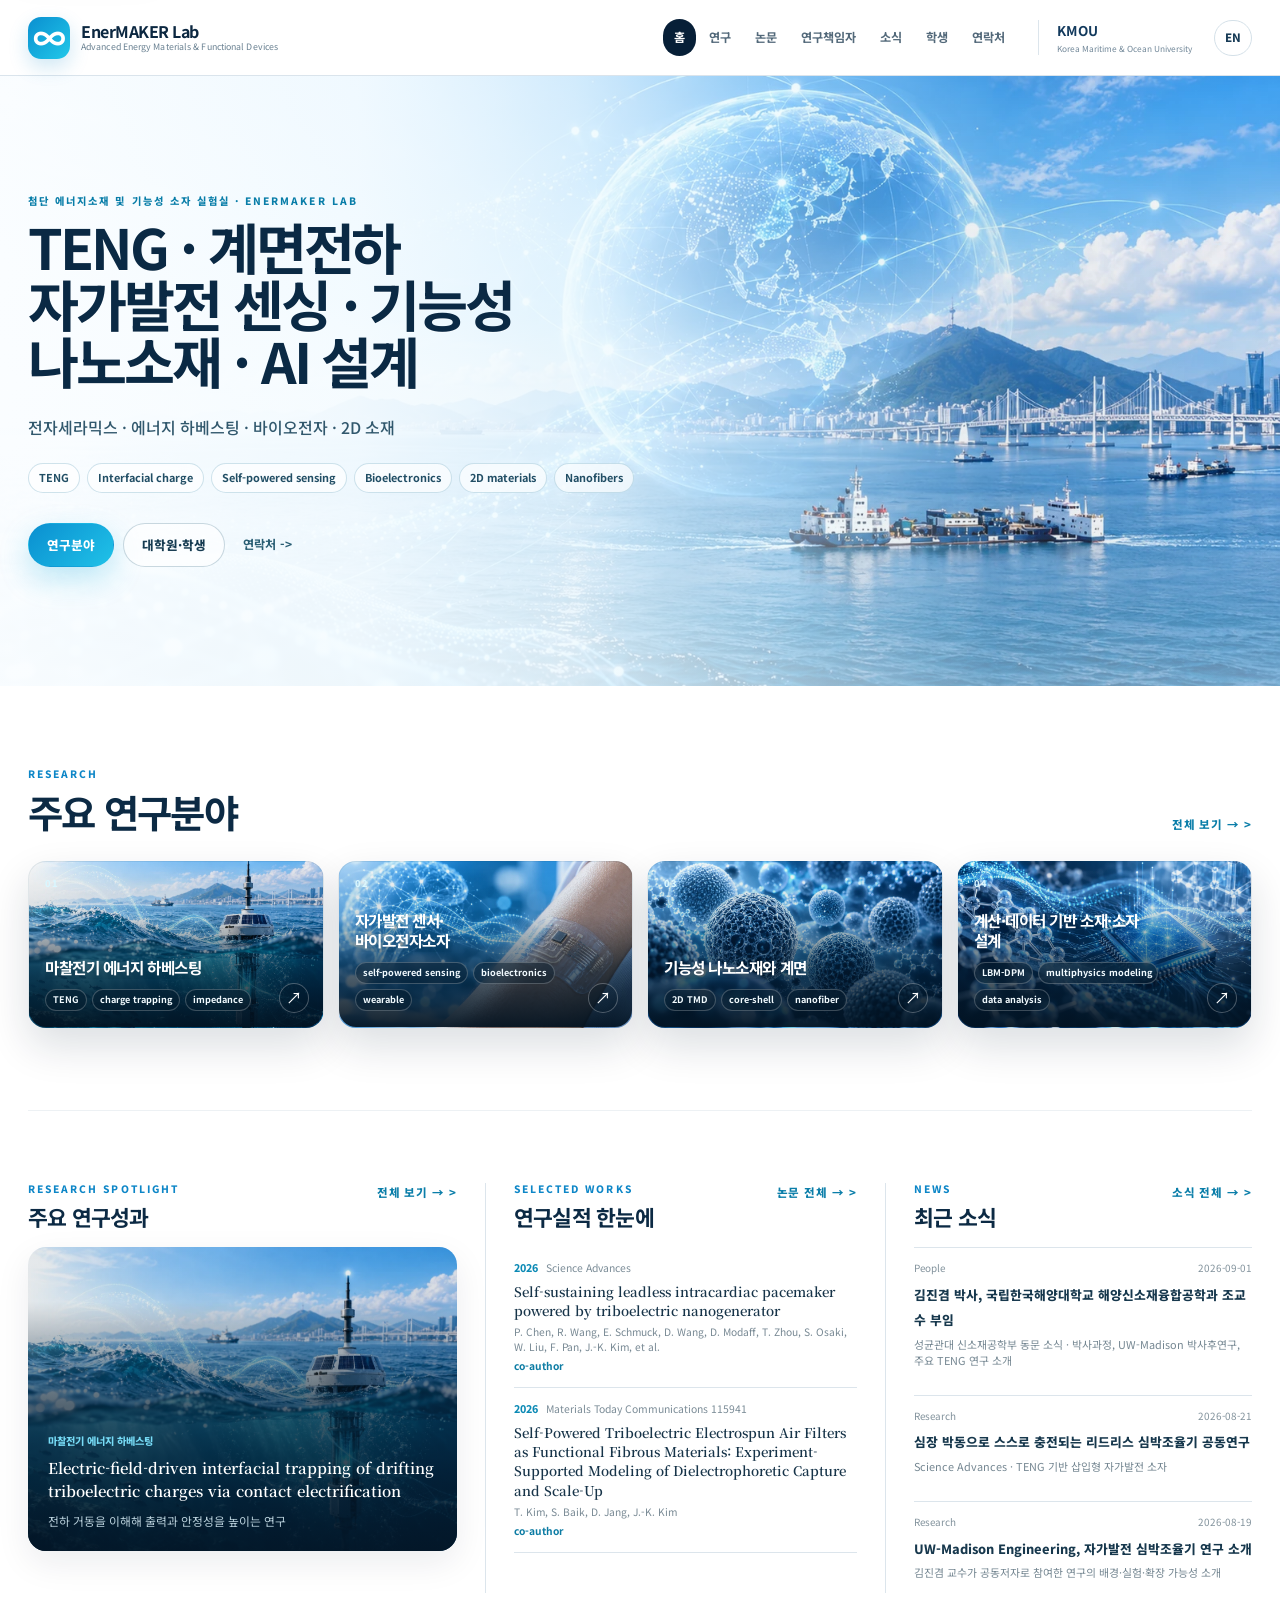
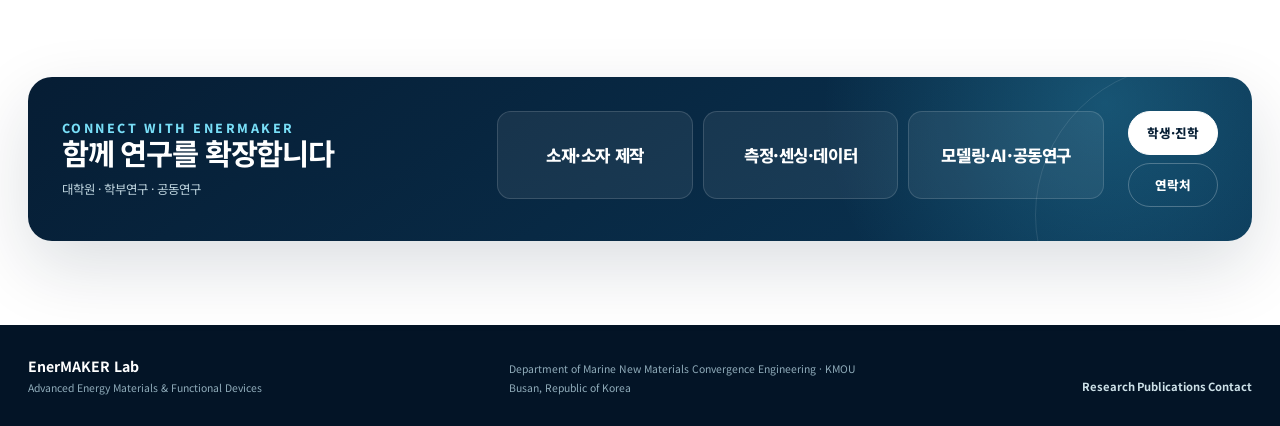
==== index.html @ c1c5c47d "Deploy EnerMAKER V4.3.12-20260922-v12" ====
<!doctype html>
<html lang="ko">
<head>
  <meta charset="utf-8">
  <meta name="viewport" content="width=device-width,initial-scale=1">
  <title>EnerMAKER Lab &middot; Jin-Kyeom Kim &middot; KMOU</title>
  <meta name="description" content="EnerMAKER Lab at Korea Maritime & Ocean University. TENG, interfacial charge, self-powered sensing, bioelectronics, and functional nanomaterials.">
  <meta property="og:title" content="EnerMAKER Lab &middot; Jin-Kyeom Kim">
  <meta property="og:description" content="Energy-harvesting materials and functional devices.">
  <meta property="og:type" content="website">
  <meta property="og:url" content="https://ttthkim-hue.github.io/">
  <link rel="canonical" href="https://ttthkim-hue.github.io/">
  <link rel="icon" href="./favicon.svg" type="image/svg+xml">
  <link rel="preconnect" href="https://fonts.googleapis.com">
  <link rel="preconnect" href="https://fonts.gstatic.com" crossorigin>
  <link href="https://fonts.googleapis.com/css2?family=Noto+Sans+KR:wght@400;500;600;700&family=Noto+Serif+KR:wght@500;600;700&display=swap" rel="stylesheet">
  <link rel="stylesheet" href="./styles.css?v=20260922-12">
  <link rel="stylesheet" href="./reference-visuals.css?v=20260922-8">
  <link rel="stylesheet" href="./hires-visuals.css?v=20260922-11">
</head>
<body>
<a class="skip-link" href="#main">Skip to content</a>
<header class="site-header">
  <div class="header-inner">
    <a class="brand" href="#/" aria-label="EnerMAKER Lab home"><span class="brand-mark" aria-hidden="true">&infin;</span><span class="brand-copy"><strong>EnerMAKER Lab</strong><small>Advanced Energy Materials &amp; Functional Devices</small></span></a>
    <button id="menuBtn" class="menu-button" type="button" aria-expanded="false" aria-controls="navLinks">Menu</button>
    <nav id="navLinks" class="nav-links" aria-label="Primary navigation">
      <a id="nav-home" href="#/" data-route="/"></a>
      <a id="nav-research" href="#/research" data-route="/research"></a>
      <a id="nav-publications" href="#/publications" data-route="/publications"></a>
      <a id="nav-pi" href="#/pi" data-route="/pi"></a>
      <a id="nav-news" href="#/news" data-route="/news"></a>
      <a id="nav-students" href="#/students" data-route="/students"></a>
      <a id="nav-contact" href="#/contact" data-route="/contact"></a>
    </nav>
    <div class="header-kmou"><strong>KMOU</strong><small>Korea Maritime &amp; Ocean University</small></div>
    <button id="langBtn" class="utility-btn" type="button">EN</button>
  </div>
</header>

<main id="main">
  <section class="view home-view" data-view="/">
    <section class="hero">
      <div class="hero-shell">
        <div class="hero-copy">
          <p id="heroKicker" class="kicker"></p>
          <h1 id="heroTitle" class="semantic-title"></h1>
          <p id="heroLead" class="hero-lead"></p>
          <div id="heroKeywords" class="keyword-row"></div>
          <div class="hero-actions">
            <a id="heroResearch" class="button primary" href="#/research"></a>
            <a id="heroStudents" class="button secondary" href="#/students"></a>
            <a id="heroContact" class="hero-quiet-link" href="#/contact"></a>
          </div>
        </div>
        <div class="hero-visual" aria-hidden="true">
          <div class="science-globe">
            <span class="globe-ring ring-a"></span><span class="globe-ring ring-b"></span><span class="globe-ring ring-c"></span>
            <span class="globe-axis axis-a"></span><span class="globe-axis axis-b"></span>
            <span class="globe-node node-a"></span><span class="globe-node node-b"></span><span class="globe-node node-c"></span><span class="globe-node node-d"></span>
          </div>
          <div class="hero-signal signal-a"><strong>CHARGE</strong><span>interfaces</span></div>
          <div class="hero-signal signal-b"><strong>SENSE</strong><span>self-powered</span></div>
          <div class="hero-signal signal-c"><strong>MODEL</strong><span>materials / devices</span></div>
        </div>
      </div>
      <div class="hero-edge-note"><span>ENERGY</span><span>SENSING</span><span>MATERIALS</span></div>
    </section>

    <div class="home-frame">
      <section class="home-section">
        <div class="section-heading"><div><p class="kicker">Research</p><h2 id="researchSectionTitle"></h2></div><a id="researchMore" href="#/research"></a></div>
        <div id="homeResearch" class="research-grid compact-grid"></div>
      </section>

      <section class="home-section editorial-section">
        <div class="editorial-column spotlight-column">
          <div class="section-heading"><div><p class="kicker">Research Spotlight</p><h2 id="spotlightTitle"></h2></div><a href="#/research" id="spotlightMore"></a></div>
          <div id="homeSpotlight"></div>
        </div>
        <div class="editorial-column">
          <div class="section-heading"><div><p class="kicker">Selected Works</p><h2 id="pubOverviewTitle"></h2></div><a id="pubMore" href="#/publications"></a></div>
          <div id="homePubs" class="publication-list compact"></div>
        </div>
        <div class="editorial-column">
          <div class="section-heading"><div><p class="kicker">News</p><h2 id="latestTitle"></h2></div><a id="newsMore" href="#/news"></a></div>
          <div id="homeNews" class="news-grid compact"></div>
        </div>
      </section>

      <section class="home-contact">
        <div class="home-contact-copy"><p class="kicker">Connect with EnerMAKER</p><h2 id="collabTitle"></h2><p id="homeRecruit"></p></div>
        <div id="homePathways" class="home-pathways"></div>
        <div class="home-contact-actions"><a id="joinStudents" class="button primary" href="#/students"></a><a id="joinContact" class="button secondary" href="#/contact"></a></div>
      </section>
    </div>
  </section>

  <section class="view page-view" data-view="/research" hidden>
    <header class="page-head"><p class="kicker">Research</p><h1 id="researchPageTitle"></h1><p id="researchPageSub"></p></header>
    <div id="researchGrid" class="research-grid"></div>
  </section>

  <section class="view page-view" data-view="/publications" hidden>
    <header class="page-head"><p class="kicker">Publications</p><h1 id="pubPageTitle"></h1><p id="pubPageSub"></p></header>
    <div class="publication-dashboard">
      <div id="pubMetricStrip" class="metric-strip"></div>
      <div id="yearSummary" class="year-summary"></div>
      <div id="ifSummary" class="if-summary"></div>
    </div>
    <div class="filter-bar">
      <input id="pubSearch" type="search" autocomplete="off" aria-label="Search publications">
      <select id="yearFilter" aria-label="Publication year"></select>
      <label class="check-label"><input id="leadOnly" type="checkbox"><span id="leadOnlyLabel"></span></label>
    </div>
    <div id="pubList" class="publication-list"></div>
  </section>

  <section class="view page-view" data-view="/pi" hidden>
    <header class="page-head"><p class="kicker">Principal Investigator</p><h1 id="piPageTitle"></h1></header>
    <div class="pi-layout">
      <aside class="pi-card"><img id="portrait" alt=""><h2 id="piName"></h2><p id="piTitle"></p><div id="profileList" class="profile-links"></div></aside>
      <div class="pi-main">
        <div id="piKeywords" class="keyword-row"></div>
        <section><h2 id="piResearchTitle"></h2><div id="piResearch" class="keyword-board"></div></section>
        <section><h2 id="piCareerTitle"></h2><div class="two-col"><div><h3 id="educationTitle"></h3><ul id="educationList" class="timeline"></ul></div><div><h3 id="careerTitle"></h3><ul id="careerList" class="timeline"></ul></div></div></section>
      </div>
    </div>
  </section>

  <section class="view page-view" data-view="/news" hidden>
    <header class="page-head"><p class="kicker">Lab &middot; Department &middot; Students</p><h1 id="newsPageTitle"></h1><p id="newsPageSub"></p></header>
    <div id="newsFilters" class="category-tabs"></div>
    <div id="newsList" class="news-grid"></div>
  </section>

  <section class="view page-view" data-view="/students" hidden>
    <header class="page-head"><p class="kicker">Students</p><h1 id="studentsPageTitle"></h1><p id="studentRecruiting"></p></header>
    <div class="student-status"><strong id="studentStatus"></strong><span id="studentStatusNote"></span></div>
    <section><div class="section-heading"><div><p class="kicker">Research tracks</p><h2 id="studentTracksTitle"></h2></div></div><div id="studentTracks" class="track-grid"></div></section>
    <section class="student-start"><div><p class="kicker">Start here</p><h2 id="studentStartTitle"></h2></div><ol id="studentOnboarding"></ol><a id="studentEmail" class="button primary" href="#" data-student-inquiry></a></section>
  </section>

  <section class="view page-view" data-view="/inquiry" hidden>
    <header class="page-head"><p class="kicker">Inquiries</p><h1>Research &amp; collaboration</h1></header>
    <div class="inquiry-card"><strong>Research collaboration &middot; Graduate study &middot; Undergraduate research</strong><p id="inquiryText"></p><a class="button primary" href="#" data-student-inquiry>jingyeom0825@kmou.ac.kr</a></div>
  </section>

  <section class="view page-view" data-view="/contact" hidden>
    <header class="page-head"><p class="kicker">Contact</p><h1 id="contactPageTitle"></h1><p id="contactPageSub"></p></header>
    <div class="contact-layout">
      <div class="map-card"><iframe id="campusMap" title="Korea Maritime and Ocean University map" loading="lazy" referrerpolicy="no-referrer-when-downgrade"></iframe><div class="map-caption"><strong>Korea Maritime &amp; Ocean University</strong><span id="mapAddress"></span><a id="mapLink" target="_blank" rel="noopener noreferrer"></a></div></div>
      <div id="contactGrid" class="contact-list"></div>
    </div>
  </section>

  <div id="studentInquiryModal" class="inquiry-modal" hidden aria-hidden="true">
    <section class="inquiry-modal-panel" role="dialog" aria-modal="true" aria-labelledby="studentInquiryTitle">
      <div class="inquiry-modal-head">
        <div><p class="kicker">EnerMAKER Lab</p><h2 id="studentInquiryTitle"></h2></div>
        <button class="inquiry-modal-close" type="button" data-close-student-inquiry aria-label="Close">&times;</button>
      </div>
      <form id="studentInquiryForm" class="student-inquiry-form">
        <label><span id="studentInquiryNameLabel"></span><input id="studentInquiryName" name="name" autocomplete="name" required></label>
        <label><span id="studentInquiryAffiliationLabel"></span><input id="studentInquiryAffiliation" name="affiliation" required></label>
        <label><span id="studentInquiryEmailLabel"></span><input id="studentInquiryEmail" name="email" type="email" autocomplete="email" required></label>
        <label><span id="studentInquiryTopicLabel"></span><select id="studentInquiryTopic" name="topic" required></select></label>
        <label class="span2"><span id="studentInquiryMessageLabel"></span><textarea id="studentInquiryMessage" name="message" required></textarea></label>
        <p id="studentInquiryPrivacy" class="inquiry-privacy-note"></p>
        <div class="student-inquiry-actions">
          <button id="studentInquiryCancel" class="button secondary" type="button" data-close-student-inquiry></button>
          <button id="studentInquirySubmit" class="button primary" type="submit"></button>
        </div>
      </form>
    </section>
  </div>

</main>

<footer class="site-footer"><div class="footer-brand"><strong>EnerMAKER Lab</strong><span>Advanced Energy Materials &amp; Functional Devices</span></div><div class="footer-meta"><span>Department of Marine New Materials Convergence Engineering &middot; KMOU</span><span>Busan, Republic of Korea</span></div><div class="footer-links"><a href="#/research">Research</a><a href="#/publications">Publications</a><a href="#/contact">Contact</a></div></footer>
<script src="./reference-assets.js?v=20260922-8"></script>
<script src="./app.js?v=20260922-12" defer></script>
<script src="./hires-assets.js?v=20260922-11" defer></script>
</body>
</html>
---- styles.css ----
:root{--navy-950:#031426;--navy-900:#061d35;--navy-850:#082744;--navy-800:#0b3152;--blue-600:#0d86c7;--cyan-500:#20c2e8;--cyan-300:#82e6fa;--ink:#10263a;--muted:#64788a;--line:#dce5ec;--line-strong:#c8d5df;--paper:#fff;--surface:#f5f8fb;--surface-2:#edf3f7;--max:1440px;--content:1240px;--header:76px;--radius-xl:28px;--radius-lg:22px;--radius-md:16px;--shadow-sm:0 12px 34px rgba(7,31,53,.08);--shadow-md:0 26px 70px rgba(5,28,50,.14);--sans:"Noto Sans KR",Inter,Arial,sans-serif;--serif:"Noto Serif KR",Georgia,serif}
*{box-sizing:border-box}html{scroll-behavior:smooth}body{margin:0;background:#fff;color:var(--ink);font-family:var(--sans);font-size:16px;line-height:1.6;-webkit-font-smoothing:antialiased;text-rendering:optimizeLegibility}a{color:inherit}img{display:block;max-width:100%}button,input,select,textarea{font:inherit}button{color:inherit}[hidden]{display:none!important}::selection{background:#c7f2fb;color:#05233c}:focus-visible{outline:3px solid rgba(32,194,232,.34);outline-offset:3px}.skip-link{position:fixed;left:16px;top:-80px;z-index:200;background:#fff;color:#061d35;padding:10px 14px;border-radius:10px;box-shadow:var(--shadow-sm)}.skip-link:focus{top:16px}
.site-header{position:sticky;top:0;z-index:90;height:var(--header);border-bottom:1px solid rgba(213,225,234,.88);background:rgba(255,255,255,.94);backdrop-filter:blur(18px) saturate(145%)}.header-inner{width:min(100%,var(--max));height:100%;margin:0 auto;padding:0 28px;display:flex;align-items:center;gap:22px}.brand{display:flex;align-items:center;gap:11px;text-decoration:none;min-width:240px}.brand-mark{display:grid;place-items:center;width:42px;height:42px;border-radius:13px;background:linear-gradient(135deg,#0a8fd0,#21c8e9);color:#fff;font-size:2.05rem;line-height:1;font-weight:800;box-shadow:0 8px 20px rgba(13,134,199,.2)}.brand-copy{display:grid;gap:1px}.brand-copy strong{font-size:1rem;line-height:1.1;letter-spacing:-.03em;color:#0b2740}.brand-copy small{font-size:.55rem;line-height:1.2;color:#698091;letter-spacing:.01em}.nav-links{display:flex;align-items:center;gap:2px;margin-left:auto}.nav-links a{padding:9px 11px;border-radius:999px;text-decoration:none;font-size:.76rem;font-weight:700;color:#53697a;transition:.2s ease}.nav-links a:hover{background:#eef5f8;color:#092d4a}.nav-links a.active{background:#071f37;color:#fff}.header-kmou{display:grid;gap:0;padding-left:18px;border-left:1px solid var(--line);white-space:nowrap}.header-kmou strong{font-size:.84rem;color:#133a5d;letter-spacing:.03em}.header-kmou small{font-size:.52rem;color:#718798}.utility-btn{min-width:38px;height:36px;border:1px solid #d4e0e8;border-radius:999px;background:#fff;color:#173b56;font-size:.72rem;font-weight:800;cursor:pointer}.menu-button{display:none;border:0;background:transparent;font-weight:800;cursor:pointer}
.view{width:min(100%,var(--content));margin:0 auto;padding:0 24px}.home-view{width:100%;max-width:none;padding:0}.home-frame{width:min(100%,var(--max));margin:0 auto;padding:0 28px}.kicker{margin:0 0 10px;text-transform:uppercase;letter-spacing:.2em;font-size:.64rem;line-height:1.2;font-weight:800;color:var(--blue-600)}.button{display:inline-flex;align-items:center;justify-content:center;min-height:44px;padding:0 18px;border-radius:999px;border:1px solid transparent;text-decoration:none;font-size:.79rem;font-weight:800;transition:transform .2s ease,box-shadow .2s ease,background .2s ease}.button:hover{transform:translateY(-1px)}.button.primary{background:#09253e;border-color:#09253e;color:#fff;box-shadow:0 8px 18px rgba(6,33,56,.15)}.button.secondary{background:#fff;border-color:#c8d6df;color:#123a55}.keyword-row{display:flex;flex-wrap:wrap;gap:7px}.keyword{display:inline-flex;align-items:center;min-height:28px;padding:0 9px;border:1px solid #d4e0e7;border-radius:999px;background:#fff;font-size:.68rem;font-weight:700;color:#4a6271;white-space:nowrap}.section-heading{display:flex;align-items:end;justify-content:space-between;gap:28px;margin-bottom:28px}.section-heading h2{margin:0;font-size:clamp(1.9rem,3vw,3rem);line-height:1.12;letter-spacing:-.045em;color:#0c2a44}.section-heading>a{flex:0 0 auto;text-decoration:none;font-size:.72rem;font-weight:800;color:#0b7ea9;text-transform:uppercase;letter-spacing:.08em}.section-heading>a::after{content:"  >"}.section-lead{max-width:760px;margin:11px 0 0;color:#6d8291;font-size:.9rem}
.hero{position:relative;overflow:hidden;min-height:610px;background:radial-gradient(circle at 76% 30%,rgba(29,189,230,.15),transparent 29%),linear-gradient(120deg,#041527 0%,#06233e 52%,#0a3658 100%);color:#fff}.hero::before{content:"";position:absolute;inset:0;pointer-events:none;background-image:linear-gradient(rgba(255,255,255,.048) 1px,transparent 1px),linear-gradient(90deg,rgba(255,255,255,.048) 1px,transparent 1px);background-size:54px 54px;mask-image:linear-gradient(90deg,rgba(0,0,0,.2),#000 50%,#000)}.hero-shell{position:relative;z-index:2;width:min(100%,var(--max));min-height:610px;margin:0 auto;padding:72px 28px;display:grid;grid-template-columns:minmax(0,1.08fr) minmax(420px,.92fr);align-items:center;gap:34px}.hero-copy{min-width:0}.hero .kicker{color:#73ddf6}.semantic-title{max-width:800px;margin:0;font-size:clamp(3rem,5.1vw,5.6rem);font-weight:700;line-height:1.02;letter-spacing:-.06em;word-break:keep-all;text-wrap:balance}.title-part{display:block;white-space:normal}.hero-lead{max-width:720px;margin:26px 0 0;color:rgba(228,243,250,.8);font-size:clamp(.98rem,1.25vw,1.15rem);font-weight:500;word-break:keep-all}.hero .keyword-row{margin-top:22px;max-width:760px}.hero .keyword{min-height:30px;padding:0 10px;border-color:rgba(193,233,246,.2);background:rgba(255,255,255,.055);color:#edfaff;backdrop-filter:blur(7px)}.hero-actions{display:flex;flex-wrap:wrap;align-items:center;gap:9px;margin-top:30px}.hero .button.primary{background:linear-gradient(135deg,#1aaee1,#23c6e7);border-color:transparent;color:#fff;box-shadow:0 12px 30px rgba(20,173,221,.26)}.hero .button.secondary{background:rgba(255,255,255,.06);border-color:rgba(255,255,255,.28);color:#fff;box-shadow:none}.hero-quiet-link{display:inline-flex;align-items:center;min-height:44px;padding:0 9px;color:#b8dce9;text-decoration:none;font-size:.76rem;font-weight:700}.hero-quiet-link::after{content:" ->";margin-left:4px}.hero-visual{position:relative;min-height:450px}.science-globe{position:absolute;left:50%;top:50%;width:min(37vw,430px);aspect-ratio:1;transform:translate(-48%,-50%);border:1px solid rgba(136,223,249,.22);border-radius:50%;background:radial-gradient(circle at 35% 28%,rgba(90,226,255,.25),transparent 23%),radial-gradient(circle at 62% 70%,rgba(23,125,195,.38),transparent 42%),radial-gradient(circle at 50% 50%,rgba(9,58,97,.92),rgba(4,31,56,.8) 68%,rgba(3,18,34,.7));box-shadow:inset 0 0 70px rgba(76,202,242,.14),0 0 70px rgba(20,158,208,.16)}.science-globe::before{content:"";position:absolute;inset:8%;border-radius:50%;background:repeating-radial-gradient(circle at 50% 50%,transparent 0 18px,rgba(117,220,248,.08) 19px 20px),repeating-linear-gradient(22deg,transparent 0 26px,rgba(117,220,248,.07) 27px 28px);mask-image:radial-gradient(circle,#000 62%,transparent 74%)}.science-globe::after{content:"";position:absolute;inset:14%;border-radius:50%;border:1px dashed rgba(139,224,249,.22);transform:rotate(-22deg)}.globe-ring,.globe-axis{position:absolute;left:50%;top:50%;border:1px solid rgba(127,223,250,.28);border-radius:50%;transform:translate(-50%,-50%) rotate(0deg)}.ring-a{width:112%;height:36%;transform:translate(-50%,-50%) rotate(16deg)}.ring-b{width:42%;height:110%;transform:translate(-50%,-50%) rotate(-22deg)}.ring-c{width:94%;height:68%;transform:translate(-50%,-50%) rotate(68deg)}.globe-axis{width:86%;height:1px;border:0;border-top:1px solid rgba(127,223,250,.24);border-radius:0}.axis-a{transform:translate(-50%,-50%) rotate(32deg)}.axis-b{transform:translate(-50%,-50%) rotate(-41deg)}.globe-node{position:absolute;width:7px;height:7px;border-radius:50%;background:#9cf0ff;box-shadow:0 0 0 5px rgba(86,220,248,.08),0 0 18px rgba(104,227,255,.8)}.node-a{left:22%;top:28%}.node-b{right:20%;top:31%}.node-c{left:35%;bottom:18%}.node-d{right:30%;bottom:25%}.hero-signal{position:absolute;z-index:4;display:grid;gap:1px;padding:9px 12px;border:1px solid rgba(178,230,246,.18);border-radius:12px;background:rgba(4,27,48,.58);backdrop-filter:blur(9px);box-shadow:0 12px 28px rgba(0,0,0,.12)}.hero-signal strong{font-size:.62rem;letter-spacing:.14em;color:#78e0f8}.hero-signal span{font-size:.62rem;color:#c4dce6}.signal-a{left:3%;top:22%}.signal-b{right:1%;top:47%}.signal-c{left:11%;bottom:11%}.hero-edge-note{position:absolute;right:26px;bottom:22px;z-index:3;display:flex;gap:16px}.hero-edge-note span{font-size:.56rem;letter-spacing:.18em;color:rgba(220,242,249,.54)}
.credentials-strip{display:grid;grid-template-columns:repeat(6,minmax(0,1fr));margin:24px 0 0;border:1px solid #dde7ed;border-radius:20px;background:#fff;box-shadow:0 16px 38px rgba(8,35,58,.08);overflow:hidden}.credential-item{position:relative;padding:22px 16px 20px 52px;min-width:0}.credential-item+.credential-item{border-left:1px solid var(--line)}.credential-item::before{position:absolute;left:16px;top:22px;display:grid;place-items:center;width:27px;height:27px;border-radius:9px;background:#e9f7fb;color:#0b8fbd;font-size:.58rem;font-weight:800}.credential-item:nth-child(1)::before{content:"PUB"}.credential-item:nth-child(2)::before{content:"R&D"}.credential-item:nth-child(3)::before{content:"JNL"}.credential-item:nth-child(4)::before{content:"NEW"}.credential-item:nth-child(5)::before{content:"YR"}.credential-item:nth-child(6)::before{content:"KM"}.credential-item strong{display:block;font-size:1.22rem;line-height:1.08;letter-spacing:-.04em;color:#0b2c49}.credential-item span{display:block;margin-top:5px;font-size:.62rem;color:#718594;white-space:normal;line-height:1.35}
.home-section{padding:82px 0}.home-section+.home-section{border-top:1px solid #edf1f4}.approach-section{padding-top:72px}.approach-heading{display:grid;grid-template-columns:1.25fr .75fr;align-items:end}.approach-flow{position:relative;display:grid;grid-template-columns:repeat(5,minmax(0,1fr));gap:14px}.approach-flow::before{content:"";position:absolute;left:7%;right:7%;top:27px;height:1px;background:linear-gradient(90deg,#d8e4eb,#8bd8ec,#d8e4eb)}.approach-step{position:relative;z-index:1;min-height:108px;padding-top:0;text-align:left}.approach-index{display:grid;place-items:center;width:54px;height:54px;margin-bottom:14px;border:1px solid #c6dce6;border-radius:50%;background:linear-gradient(145deg,#f9fdff,#eaf7fb);color:#0d91bd;font-size:.66rem;font-weight:800;box-shadow:0 8px 20px rgba(16,115,151,.08)}.approach-step h3{margin:0;font-size:.86rem;letter-spacing:.01em;color:#16364d}.approach-step p{display:none}
.research-grid{display:grid;grid-template-columns:repeat(2,minmax(0,1fr));gap:18px}.compact-grid{grid-template-columns:repeat(4,minmax(0,1fr));gap:14px}.research-card{position:relative;min-width:0;border:1px solid var(--line);border-radius:18px;background:#fff;overflow:hidden;box-shadow:0 8px 26px rgba(8,33,52,.045)}.research-visual{min-height:170px;display:flex;align-items:flex-end;padding:20px;background:linear-gradient(145deg,#0b3552,#071f35)}.research-keyword-stack{display:flex;flex-wrap:wrap;gap:6px}.research-keyword{display:inline-flex;align-items:center;min-height:27px;padding:0 9px;border:1px solid rgba(210,239,248,.2);border-radius:999px;background:rgba(255,255,255,.07);color:#ebfaff;font-size:.66rem;font-weight:700}.research-body{padding:22px}.research-body h2{margin:4px 0 9px;font-size:1.25rem;line-height:1.3;letter-spacing:-.03em;word-break:keep-all}.research-summary{margin:0;color:var(--muted);font-size:.8rem}.paper-highlight{margin-top:18px;padding-top:15px;border-top:1px solid var(--line);display:grid;gap:6px}.paper-highlight small{color:#71828d;font-size:.68rem}.paper-link{font-size:.82rem;line-height:1.45;font-weight:700;text-decoration:none;color:#11394f}.home-research-card{position:relative;min-height:276px;border:0;border-radius:18px;color:#fff;overflow:hidden;box-shadow:0 18px 42px rgba(5,29,49,.13);transition:transform .28s ease,box-shadow .28s ease}.home-research-card:hover{transform:translateY(-5px);box-shadow:0 25px 58px rgba(5,29,49,.2)}.home-research-card::before{content:"";position:absolute;inset:0;opacity:.96}.home-research-card.visual-energy::before{background:radial-gradient(circle at 72% 22%,rgba(59,221,255,.24),transparent 25%),repeating-radial-gradient(ellipse at 72% 28%,transparent 0 18px,rgba(128,225,250,.12) 19px 20px),linear-gradient(145deg,#06314f,#07192d 75%)}.home-research-card.visual-bio::before{background:radial-gradient(circle at 70% 28%,rgba(85,219,255,.16),transparent 24%),radial-gradient(circle at 72% 28%,rgba(102,231,255,.38) 0 3px,transparent 4px),radial-gradient(circle at 82% 40%,rgba(102,231,255,.3) 0 3px,transparent 4px),radial-gradient(circle at 60% 46%,rgba(102,231,255,.28) 0 3px,transparent 4px),linear-gradient(145deg,#073c5c,#07192e 78%)}.home-research-card.visual-nano::before{background:radial-gradient(circle at 72% 35%,rgba(168,237,248,.34) 0 5px,transparent 6px),radial-gradient(circle at 82% 22%,rgba(168,237,248,.24) 0 7px,transparent 8px),radial-gradient(circle at 62% 22%,rgba(168,237,248,.2) 0 4px,transparent 5px),repeating-radial-gradient(circle at 76% 32%,transparent 0 13px,rgba(175,235,246,.09) 14px 15px),linear-gradient(145deg,#0b4452,#071f2f 80%)}.home-research-card.visual-model::before{background:linear-gradient(rgba(93,202,244,.08) 1px,transparent 1px),linear-gradient(90deg,rgba(93,202,244,.08) 1px,transparent 1px),radial-gradient(circle at 76% 30%,rgba(76,207,255,.28),transparent 22%),linear-gradient(145deg,#0b2b5d,#07182e 82%);background-size:24px 24px,24px 24px,auto,auto}.home-research-card::after{content:"";position:absolute;inset:0;background:linear-gradient(to top,rgba(3,17,31,.98) 0%,rgba(3,17,31,.67) 45%,transparent 78%)}.home-research-card .research-body{position:relative;z-index:2;min-height:276px;display:flex;flex-direction:column;justify-content:flex-end;padding:22px 48px 22px 20px}.home-research-card .research-body h2{max-width:18ch;margin:0 0 15px;color:#fff;font-size:1.08rem;line-height:1.28;letter-spacing:-.028em}.home-research-card .keyword-row{gap:5px}.home-research-card .keyword{min-height:24px;padding:0 7px;border-color:rgba(255,255,255,.18);background:rgba(255,255,255,.07);color:#e9f9ff;font-size:.59rem}.research-index{position:absolute;z-index:3;left:20px;top:18px;font-size:.62rem;letter-spacing:.16em;font-weight:800;color:#7fdcf6}.research-arrow{position:absolute;z-index:3;right:18px;bottom:18px;width:32px;height:32px;border:1px solid rgba(255,255,255,.24);border-radius:50%;display:grid;place-items:center;text-decoration:none;color:#fff;background:rgba(255,255,255,.07);transition:.2s ease}.research-arrow:hover{background:#fff;color:#0a2e48}
.editorial-section{display:grid;grid-template-columns:1.12fr .98fr .9fr;gap:0;padding-top:72px;padding-bottom:80px}.editorial-column{min-width:0;padding:0 28px}.editorial-column:first-child{padding-left:0}.editorial-column:last-child{padding-right:0}.editorial-column+.editorial-column{border-left:1px solid var(--line)}.editorial-column .section-heading{align-items:start;margin-bottom:18px}.editorial-column .section-heading h2{font-size:1.35rem;letter-spacing:-.035em}.spotlight-card{overflow:hidden;border-radius:18px;background:linear-gradient(145deg,#071d32,#0b3651);color:#fff;box-shadow:var(--shadow-sm)}.spotlight-card .research-visual{min-height:150px;padding:18px;background:radial-gradient(circle at 74% 24%,rgba(81,220,255,.24),transparent 26%),repeating-radial-gradient(circle at 74% 28%,transparent 0 17px,rgba(122,225,250,.08) 18px 19px),linear-gradient(145deg,#0b3550,#071d30)}.spotlight-body{padding:20px}.spotlight-body .kicker{color:#77dcf7;text-transform:none;letter-spacing:0}.spotlight-paper{display:block;color:#fff;text-decoration:none;font-family:var(--serif);font-size:.94rem;font-weight:600;line-height:1.48}.spotlight-summary{margin:10px 0 0;color:#bad1dc;font-size:.74rem}.publication-list{display:grid}.publication-list.compact .publication-item:nth-child(n+4){display:none}.publication-item{padding:13px 0;border-bottom:1px solid var(--line)}.pub-meta{display:flex;gap:8px;align-items:center;margin-bottom:5px}.pub-year{font-size:.66rem;font-weight:800;color:#0c8ab5}.pub-venue{font-size:.65rem;color:#7b8c97;white-space:nowrap;overflow:hidden;text-overflow:ellipsis}.pub-title{display:block;text-decoration:none;font-family:var(--serif);font-size:.83rem;font-weight:600;line-height:1.45;color:#173449}.pub-authors,.pub-role{margin:5px 0 0;color:#778893;font-size:.64rem;line-height:1.42}.pub-role{color:#0d7ca4;font-weight:700}.news-grid{display:grid;grid-template-columns:repeat(3,minmax(0,1fr));gap:14px}.news-grid.compact{grid-template-columns:1fr}.news-card{padding:12px 0;border-top:1px solid var(--line)}.news-meta{display:flex;justify-content:space-between;gap:10px;margin-bottom:5px;font-size:.62rem;color:#82929c}.news-title{font-weight:800;line-height:1.43;text-decoration:none;color:#17384d;font-size:.8rem}.news-body p{margin:5px 0 0;color:#758792;font-size:.68rem;line-height:1.45}
.home-contact{position:relative;overflow:hidden;margin:4px 0 84px;padding:34px;display:grid;grid-template-columns:1.05fr 1.55fr auto;gap:24px;align-items:start;border-radius:24px;background:radial-gradient(circle at 88% 16%,rgba(74,215,255,.22),transparent 26%),linear-gradient(145deg,#061d34,#0a3554);color:#fff;box-shadow:var(--shadow-md)}.home-contact::after{content:"";position:absolute;right:-85px;bottom:-125px;width:300px;height:300px;border:1px solid rgba(255,255,255,.1);border-radius:50%}.home-contact-copy,.home-pathways,.home-contact-actions{position:relative;z-index:1}.home-contact .kicker{color:#78def7}.home-contact-copy h2{margin:0;font-size:clamp(1.6rem,2.3vw,2.25rem);line-height:1.15;letter-spacing:-.04em}.home-contact-copy p{margin:10px 0 0;color:#bfd5df;font-size:.78rem}.home-pathways{display:grid;grid-template-columns:repeat(3,minmax(0,1fr));gap:10px}.home-pathway{display:flex;align-items:center;justify-content:center;min-width:0;min-height:88px;padding:18px 16px;border:1px solid rgba(255,255,255,.14);border-radius:14px;background:rgba(255,255,255,.065);text-align:center}.home-pathway h3{margin:0;font-size:clamp(1.05rem,1.25vw,1.32rem);line-height:1.25;font-weight:800;letter-spacing:-.025em;color:#fff;word-break:keep-all}.home-pathway p{display:none}.home-contact-actions{display:grid;gap:8px}.home-contact .button.primary{background:#fff;border-color:#fff;color:#071f35;box-shadow:none}.home-contact .button.secondary{background:transparent;border-color:rgba(255,255,255,.25);color:#fff}
.page-view{padding-top:68px;padding-bottom:92px}.page-head{max-width:850px;margin:0 0 42px}.page-head h1{margin:0;font-size:clamp(2.5rem,5vw,4.6rem);line-height:1.02;letter-spacing:-.058em;word-break:keep-all;text-wrap:balance}.page-head p:last-child{max-width:730px;margin:16px 0 0;color:var(--muted)}.page-view>section{margin-top:48px}.publication-dashboard{display:grid;grid-template-columns:1fr .85fr 1.25fr;gap:18px;margin-bottom:30px}.metric-strip{display:grid;grid-template-columns:repeat(2,1fr);gap:8px}.metric-card{padding:18px;border:1px solid var(--line);border-radius:14px;background:#fff}.metric-card strong{display:block;font-size:1.75rem;line-height:1;letter-spacing:-.05em;color:#0a2b45}.metric-card span{display:block;margin-top:6px;font-size:.66rem;color:#73848f}.year-summary,.if-summary{padding:18px;border:1px solid var(--line);border-radius:14px;background:#fff}.year-summary{display:grid;gap:8px}.year-row{display:grid;grid-template-columns:46px 54px 1fr;align-items:center;gap:8px;font-size:.7rem}.year-row span{color:#6e808a}.year-row i{display:block;height:5px;border-radius:999px;background:#0aa8d5;width:min(100%,calc(var(--count) * 15%))}.if-head h2{margin:0;font-size:.94rem}.if-head p{margin:4px 0 10px;font-size:.66rem;color:#7d8d97}.if-row{display:grid;grid-template-columns:1fr auto auto;gap:8px;padding:7px 0;border-top:1px solid var(--line);font-size:.68rem}.if-row span{font-weight:800}.if-row a{color:#0c83ad}.filter-bar{display:grid;grid-template-columns:1fr 170px auto;gap:9px;padding:12px;border:1px solid var(--line);border-radius:14px;background:#fff;margin-bottom:10px}.filter-bar input,.filter-bar select,.admin-card input,.admin-card select,.admin-card textarea,.admin-login input{width:100%;border:1px solid #cad7df;border-radius:9px;background:#fff;padding:.65rem .72rem}.check-label{display:flex;align-items:center;gap:7px;font-size:.74rem}.check-label input{width:auto}
.pi-layout{display:grid;grid-template-columns:300px 1fr;gap:48px}.pi-card{position:sticky;top:98px;align-self:start;padding:16px;border:1px solid var(--line);border-radius:18px;background:#fff}.pi-card img{width:100%;aspect-ratio:4/5;object-fit:cover;border-radius:12px;background:#edf2f5}.pi-card h2{margin:16px 0 3px;font-size:1.2rem;letter-spacing:-.03em}.pi-card p{margin:0;color:var(--muted);font-size:.75rem}.profile-links{display:grid;margin-top:13px;border-top:1px solid var(--line)}.profile-links a{padding:8px 0;border-bottom:1px solid var(--line);font-size:.72rem;text-decoration:none;color:#0b79a4}.pi-main section{margin-top:38px}.pi-main h2{font-size:1.45rem;letter-spacing:-.035em}.keyword-board{display:grid;grid-template-columns:1fr 1fr;gap:10px}.keyword-card{padding:16px;border:1px solid var(--line);border-radius:12px;background:#fff}.keyword-card strong,.keyword-card span{display:block}.keyword-card span{margin-top:5px;color:var(--muted);font-size:.72rem}.two-col{display:grid;grid-template-columns:1fr 1fr;gap:26px}.timeline{list-style:none;padding:0;margin:0}.timeline li{display:grid;grid-template-columns:74px 1fr;gap:10px;padding:9px 0;border-top:1px solid var(--line);font-size:.76rem}.timeline span{color:#657681}.student-status{display:flex;justify-content:space-between;gap:18px;padding:16px 18px;margin-bottom:34px;border:1px solid var(--line);border-radius:14px;background:#fff}.student-status span{color:var(--muted)}.track-grid{display:grid;grid-template-columns:repeat(4,1fr);gap:12px}.track-card{min-height:160px;padding:18px;border:1px solid var(--line);border-radius:16px;background:#fff}.track-card h2{margin:0 0 10px;font-size:.94rem}.student-start{margin-top:42px;padding:26px;border-radius:18px;background:#071f36;color:#fff;display:grid;grid-template-columns:1fr 1.2fr auto;gap:22px;align-items:start}.student-start .kicker{color:#75d7f8}.student-start h2{margin:0;font-size:1.55rem}.student-start ol{margin:0;padding-left:1.3rem;color:#c5d9e2}.student-start li{margin:.32rem 0}.student-start .button.primary{background:#fff;border-color:#fff;color:#071f32}
.category-tabs{display:flex;gap:7px;flex-wrap:wrap;margin-bottom:22px}.category-tabs button{border:1px solid var(--line);border-radius:999px;background:#fff;padding:.44rem .76rem;cursor:pointer}.category-tabs button.active{background:#071f32;border-color:#071f32;color:#fff}.inquiry-card{max-width:760px;padding:26px;border:1px solid var(--line);border-radius:18px;background:#fff}.inquiry-card p{color:var(--muted)}.contact-layout{display:grid;grid-template-columns:1.25fr .9fr;gap:22px}.map-card{overflow:hidden;border:1px solid var(--line);border-radius:18px;background:#fff}.map-card iframe{width:100%;height:410px;border:0}.map-caption{display:grid;gap:4px;padding:14px}.map-caption span{font-size:.74rem;color:var(--muted)}.map-caption a{font-size:.74rem;color:#0b7ba6;text-decoration:none}.contact-list{border:1px solid var(--line);border-radius:18px;background:#fff;overflow:hidden}.contact-row{display:grid;grid-template-columns:105px 1fr;gap:12px;padding:14px 16px;border-bottom:1px solid var(--line);font-size:.78rem}.contact-row:last-child{border-bottom:0}.contact-row span{color:var(--muted)}.contact-action{display:block;padding:11px 0;border-bottom:1px solid var(--line);text-decoration:none;color:#0b79a4;font-weight:700;font-size:.76rem}
.admin-view{max-width:1100px}.admin-login{max-width:680px;padding:20px;border:1px solid var(--line);border-radius:16px;background:#fff;display:grid;gap:11px}.admin-login label,.admin-card label{display:grid;gap:5px;font-size:.72rem;font-weight:700}.admin-note{font-size:.66rem;color:var(--muted)}.admin-status{padding:11px 13px;margin-bottom:14px;border:1px solid #bcd9c8;border-radius:10px;background:#f2fbf5;font-size:.76rem}.admin-status.error{border-color:#e0bcbc;background:#fff4f4}.admin-grid{display:grid;grid-template-columns:1fr 1fr;gap:14px}.admin-card{display:grid;gap:11px;padding:18px;border:1px solid var(--line);border-radius:16px;background:#fff}.admin-card.wide{grid-column:1/-1}.admin-card h2{margin:0;font-size:1.1rem}.admin-card p{margin:0;color:var(--muted);font-size:.74rem}.form-grid{display:grid;grid-template-columns:1fr 1fr;gap:9px}.span2{grid-column:1/-1}.admin-card textarea{font-family:ui-monospace,SFMono-Regular,Consolas,monospace;font-size:.72rem;line-height:1.5}
.site-footer{width:100%;padding:30px max(28px,calc((100vw - var(--max))/2 + 28px));display:grid;grid-template-columns:1fr 1.2fr auto;gap:24px;align-items:end;background:#031426;color:#fff}.site-footer div{display:grid;gap:2px}.site-footer strong{font-size:.88rem}.site-footer span{color:#91adbb;font-size:.65rem}.site-footer>a{color:#91adbb}.footer-links{display:flex!important;gap:14px}.footer-links a{color:#cde1e8;text-decoration:none;font-size:.7rem;font-weight:700}.load-error{width:min(100%,var(--content));margin:18px auto;padding:14px 24px;color:#8a1f1f}
@media(max-width:1220px){.header-kmou{display:none}.compact-grid{grid-template-columns:repeat(2,minmax(0,1fr))}.editorial-section{grid-template-columns:1fr 1fr}.editorial-column:last-child{grid-column:1/-1;border-left:0;border-top:1px solid var(--line);margin-top:30px;padding:30px 0 0}.home-contact{grid-template-columns:1fr 1.45fr}.home-contact-actions{grid-column:1/-1;display:flex}.track-grid{grid-template-columns:repeat(2,1fr)}}
@media(max-width:980px){.header-inner{padding:0 18px}.menu-button{display:block;margin-left:auto}.nav-links{display:none;position:absolute;left:14px;right:14px;top:calc(var(--header) - 2px);padding:9px;border:1px solid var(--line);border-radius:14px;background:#fff;box-shadow:var(--shadow-md);grid-template-columns:1fr 1fr}.nav-links.open{display:grid}.brand{min-width:0}.brand-copy small{display:none}.hero-shell{grid-template-columns:1fr;min-height:auto;padding:72px 22px 58px}.hero-visual{min-height:330px;margin-top:-8px}.science-globe{width:min(66vw,390px)}.hero-edge-note{display:none}.home-frame{padding:0 22px}.credentials-strip{grid-template-columns:1fr 1fr}.credential-item:nth-child(odd){border-left:0}.credential-item:nth-child(n+3){border-top:1px solid var(--line)}.approach-flow{grid-template-columns:repeat(3,1fr);gap:24px 16px}.approach-flow::before{display:none}.editorial-section{grid-template-columns:1fr}.editorial-column,.editorial-column:first-child,.editorial-column:last-child{padding:0;border-left:0}.editorial-column+.editorial-column{border-top:1px solid var(--line);padding-top:28px;margin-top:28px}.home-contact{grid-template-columns:1fr}.home-contact-actions{grid-column:auto}.publication-dashboard{grid-template-columns:1fr 1fr}.if-summary{grid-column:1/-1}.pi-layout{grid-template-columns:1fr}.pi-card{position:static;max-width:350px}.contact-layout{grid-template-columns:1fr}.student-start{grid-template-columns:1fr}.site-footer{grid-template-columns:1fr 1fr}.footer-links{grid-column:1/-1}}
@media(max-width:680px){:root{--header:64px}body{font-size:15px}.header-inner{padding:0 14px}.brand-mark{width:36px;height:36px;border-radius:11px;font-size:1.75rem}.brand-copy strong{font-size:.9rem}.utility-btn{height:34px;min-width:36px}.view{padding-left:14px;padding-right:14px}.home-frame{padding:0 14px}.hero-shell{padding:58px 14px 48px}.semantic-title{font-size:clamp(2.45rem,12.4vw,4rem);line-height:1.02}.hero-lead{margin-top:20px}.hero-actions{margin-top:24px}.hero-visual{min-height:280px}.science-globe{width:min(78vw,310px)}.signal-a{left:0}.signal-b{right:0}.signal-c{left:4%}.hero-signal{padding:7px 9px}.hero-signal strong,.hero-signal span{font-size:.56rem}.credentials-strip{grid-template-columns:1fr 1fr;margin-top:16px;border-radius:14px}.credential-item{padding:18px 14px 16px 50px}.credential-item:nth-child(odd){border-left:0}.credential-item:nth-child(n+3){border-top:1px solid var(--line)}.credential-item::before{left:14px;top:18px;width:26px;height:26px}.credential-item strong{font-size:1.08rem}.credential-item span{font-size:.59rem;white-space:normal}.home-section{padding:62px 0}.section-heading{align-items:start;margin-bottom:22px}.section-heading h2{font-size:clamp(1.75rem,8.5vw,2.5rem)}.approach-flow{grid-template-columns:1fr 1fr}.compact-grid,.research-grid{grid-template-columns:1fr}.home-research-card,.home-research-card .research-body{min-height:250px}.home-research-card .research-body h2{font-size:1.12rem}.editorial-section{padding-top:58px;padding-bottom:62px}.home-contact{margin-bottom:64px;padding:24px;border-radius:20px}.home-pathways{grid-template-columns:1fr}.home-contact-actions{display:flex;flex-wrap:wrap}.page-view{padding-top:48px;padding-bottom:68px}.page-head{margin-bottom:30px}.page-head h1{font-size:clamp(2.2rem,11vw,3.5rem)}.publication-dashboard{grid-template-columns:1fr}.metric-strip{grid-template-columns:1fr 1fr}.if-summary{grid-column:auto}.filter-bar{grid-template-columns:1fr}.keyword-board,.two-col{grid-template-columns:1fr}.track-grid{grid-template-columns:1fr}.student-status{display:grid}.map-card iframe{height:300px}.admin-grid{grid-template-columns:1fr}.admin-card.wide{grid-column:auto}.form-grid{grid-template-columns:1fr}.span2{grid-column:auto}.site-footer{padding:28px 14px;grid-template-columns:1fr}.footer-links{grid-column:auto}}
@media(max-width:420px){.hero-actions{align-items:stretch}.hero-actions .button{flex:1}.hero-quiet-link{width:100%}.approach-flow{grid-template-columns:1fr}.metric-strip{grid-template-columns:1fr}.contact-row{grid-template-columns:86px 1fr}}
@media(prefers-reduced-motion:reduce){html{scroll-behavior:auto}*,*::before,*::after{transition-duration:.01ms!important;animation-duration:.01ms!important;animation-iteration-count:1!important}}
---- reference-visuals.css ----
/* User-provided mockup visual extracts. Exact crops are shown directly; no synthetic redraw. */
.hero-visual.has-reference{
  min-height:0;
  aspect-ratio:1.75/1;
  align-self:center;
  border-radius:20px;
  overflow:hidden;
  background-repeat:no-repeat;
  background-size:100% 500%;
  background-position:center 0%;
  border:1px solid rgba(185,232,246,.2);
  box-shadow:0 28px 70px rgba(0,12,26,.30);
}
.hero-visual.has-reference::before{display:none}
.hero-visual.has-reference .science-globe,
.hero-visual.has-reference .hero-signal{display:none}

.home-research-card.has-reference{
  min-height:0;
  aspect-ratio:1.64/1;
  background-repeat:no-repeat;
  background-size:100% 500%;
  border:1px solid rgba(8,42,66,.12);
  box-shadow:0 14px 34px rgba(5,29,49,.12);
}
.home-research-card.has-reference::before,
.home-research-card.has-reference::after{display:none}
.home-research-card.has-reference .research-body{
  position:absolute;
  inset:0;
  min-height:0;
  height:auto;
  padding:0;
}
.home-research-card.has-reference .research-index,
.home-research-card.has-reference .research-body h2,
.home-research-card.has-reference .keyword-row{display:none}
.home-research-card.has-reference .research-arrow{
  inset:0;
  width:auto;
  height:auto;
  border:0;
  border-radius:0;
  background:transparent;
  color:transparent;
}
.home-research-card.has-reference .research-arrow:hover{
  background:rgba(255,255,255,.035);
  color:transparent;
}

@media(max-width:980px){
  .hero-visual.has-reference{width:min(100%,760px);margin:8px auto 0;min-height:0}
}
@media(max-width:680px){
  .hero-visual.has-reference{aspect-ratio:1.75/1;border-radius:14px}
  .home-research-card.has-reference{aspect-ratio:1.64/1}
}
---- hires-visuals.css ----
/* V9 hi-res landing assets. Reference sprite remains fallback only. */
.hero.has-hires{
  background-image:var(--enermaker-hero-hires);
  background-size:cover;
  background-position:center center;
  background-repeat:no-repeat;
  color:#09263e;
}
.hero.has-hires::before{
  content:"";
  position:absolute;
  inset:0;
  z-index:1;
  background:linear-gradient(90deg,
    rgba(250,253,255,.97) 0%,
    rgba(246,252,255,.93) 28%,
    rgba(239,250,254,.78) 45%,
    rgba(225,244,251,.42) 61%,
    rgba(11,48,76,.08) 78%,
    rgba(4,26,46,.03) 100%);
  mask-image:none;
}
.hero.has-hires::after{
  content:"";
  position:absolute;
  inset:auto 0 0;
  height:32%;
  background:linear-gradient(to top,rgba(244,251,254,.48),transparent);
  pointer-events:none;
}
.hero.has-hires .hero-shell{position:relative;z-index:2;grid-template-columns:minmax(0,1.02fr) minmax(420px,.98fr)}
.hero.has-hires .hero-copy{max-width:760px}
.hero.has-hires .semantic-title{color:#0a2944;text-shadow:0 1px 0 rgba(255,255,255,.6)}
.hero.has-hires .hero-lead{color:#31586d}
.hero.has-hires .kicker{color:#087da8}
.hero.has-hires .keyword{
  color:#214e65;
  border-color:rgba(22,116,153,.20);
  background:rgba(255,255,255,.66);
  backdrop-filter:blur(10px);
}
.hero.has-hires .button.primary{background:linear-gradient(135deg,#0a8fd0,#20c2e8);color:#fff}
.hero.has-hires .button.secondary{background:rgba(255,255,255,.64);border-color:rgba(16,78,111,.22);color:#163b51}
.hero.has-hires .hero-quiet-link{color:#285d73}
.hero.has-hires .hero-visual{visibility:hidden;pointer-events:none}
.hero.has-hires .hero-edge-note{display:none}

.home-research-card.has-hires{
  min-height:292px;
  aspect-ratio:16/9;
  background-image:var(--enermaker-card-hires)!important;
  background-size:cover!important;
  background-position:center!important;
  background-repeat:no-repeat!important;
  border:1px solid rgba(7,48,73,.12);
  box-shadow:0 18px 42px rgba(5,29,49,.14);
}
.home-research-card.has-hires::before{display:none!important}
.home-research-card.has-hires::after{
  display:block!important;
  content:"";
  position:absolute;
  inset:0;
  background:linear-gradient(to top,rgba(2,18,32,.94) 0%,rgba(3,23,39,.62) 37%,rgba(5,33,54,.15) 68%,rgba(4,30,50,.03) 100%);
}
.home-research-card.has-hires .research-body{
  position:relative!important;
  inset:auto!important;
  z-index:2;
  min-height:292px!important;
  height:auto!important;
  padding:22px 48px 22px 20px!important;
  display:flex!important;
  flex-direction:column!important;
  justify-content:flex-end!important;
}
.home-research-card.has-hires .research-index{
  display:block!important;
  position:absolute;
  top:18px;
  left:20px;
  z-index:3;
  color:#d9f7ff;
}
.home-research-card.has-hires .research-body h2{
  display:block!important;
  max-width:18ch;
  margin:0 0 14px;
  color:#fff;
  font-size:1.08rem;
  line-height:1.28;
  text-shadow:0 2px 12px rgba(0,0,0,.25);
}
.home-research-card.has-hires .keyword-row{display:flex!important}
.home-research-card.has-hires .keyword{
  background:rgba(5,27,45,.42);
  border-color:rgba(255,255,255,.22);
  color:#f2fbff;
  backdrop-filter:blur(6px);
}
.home-research-card.has-hires .research-arrow{
  display:grid!important;
  position:absolute!important;
  inset:auto 18px 18px auto!important;
  width:34px!important;
  height:34px!important;
  border:1px solid rgba(255,255,255,.28)!important;
  border-radius:50%!important;
  background:rgba(4,24,40,.30)!important;
  color:#fff!important;
}

@media(max-width:980px){
  .hero.has-hires .hero-shell{grid-template-columns:1fr;min-height:560px}
  .hero.has-hires .hero-copy{max-width:680px}
  .hero.has-hires .hero-visual{display:none}
  .home-research-card.has-hires{min-height:300px}
}
@media(max-width:680px){
  .hero.has-hires{background-position:62% center}
  .hero.has-hires::before{
    background:linear-gradient(90deg,rgba(250,253,255,.96) 0%,rgba(244,251,254,.88) 52%,rgba(228,246,252,.48) 100%);
  }
  .hero.has-hires .hero-shell{min-height:540px}
  .home-research-card.has-hires{aspect-ratio:16/10;min-height:250px}
  .home-research-card.has-hires .research-body{min-height:250px!important}
}

/* V10 alignment: compact home cards, shared Research visuals, spotlight and inquiry modal. */
.home-research-card.has-hires{min-height:0!important;aspect-ratio:16/9}
.home-research-card.has-hires .research-body{min-height:0!important;height:100%!important;padding:16px 42px 16px 16px!important}
.home-research-card.has-hires .research-body h2{
  margin:0 0 10px!important;
  font-size:.98rem!important;
  line-height:1.28!important;
  max-width:19ch!important;
  display:-webkit-box!important;
  -webkit-box-orient:vertical;
  -webkit-line-clamp:2;
  overflow:hidden;
}
.home-research-card.has-hires .keyword-row{gap:5px!important;max-width:92%}
.home-research-card.has-hires .keyword{font-size:.57rem!important;min-height:22px!important;padding:0 7px!important;max-width:120px;overflow:hidden;text-overflow:ellipsis}
.home-research-card.has-hires .keyword:nth-child(n+4){display:none!important}
.home-research-card.has-hires .research-arrow{width:30px!important;height:30px!important;right:14px!important;bottom:14px!important}
.home-research-card.has-hires .research-index{top:14px!important;left:16px!important;font-size:.58rem!important}

.research-card.has-hires-detail .research-visual{
  min-height:0;
  aspect-ratio:16/9;
  background-image:var(--enermaker-detail-hires)!important;
  background-size:cover!important;
  background-position:center!important;
  background-repeat:no-repeat!important;
}
.research-card.has-hires-detail .research-visual .research-keyword-stack{display:none}
.research-card.has-hires-detail .research-body h2{
  display:-webkit-box;
  -webkit-box-orient:vertical;
  -webkit-line-clamp:2;
  overflow:hidden;
}
.research-card.has-hires-detail .research-summary{
  display:-webkit-box;
  -webkit-box-orient:vertical;
  -webkit-line-clamp:2;
  overflow:hidden;
}
.research-card.has-hires-detail .keyword:nth-child(n+5){display:none}

.spotlight-card.has-hires{
  position:relative;
  min-height:304px;
  background-image:var(--enermaker-spotlight-hires)!important;
  background-size:cover!important;
  background-position:center!important;
  overflow:hidden;
}
.spotlight-card.has-hires::before{
  content:"";
  position:absolute;
  inset:0;
  background:linear-gradient(to top,rgba(3,22,39,.96) 0%,rgba(4,29,48,.68) 48%,rgba(6,43,69,.10) 82%);
}
.spotlight-card.has-hires .research-visual{display:none}
.spotlight-card.has-hires .spotlight-body{
  position:relative;
  z-index:1;
  min-height:304px;
  display:flex;
  flex-direction:column;
  justify-content:flex-end;
}
.spotlight-card.has-hires .spotlight-paper{
  display:-webkit-box;
  -webkit-box-orient:vertical;
  -webkit-line-clamp:3;
  overflow:hidden;
}
.spotlight-card.has-hires .spotlight-summary{
  display:-webkit-box;
  -webkit-box-orient:vertical;
  -webkit-line-clamp:2;
  overflow:hidden;
}

.inquiry-modal[hidden]{display:none!important}
.inquiry-modal{
  position:fixed;
  inset:0;
  z-index:180;
  display:grid;
  place-items:center;
  padding:20px;
  background:rgba(2,18,31,.58);
  backdrop-filter:blur(10px);
}
.inquiry-modal-panel{
  width:min(100%,560px);
  max-height:min(86vh,760px);
  overflow:auto;
  border:1px solid rgba(199,219,231,.85);
  border-radius:22px;
  background:#fff;
  box-shadow:0 28px 90px rgba(3,25,43,.28);
  padding:26px;
}
.inquiry-modal-head{display:flex;align-items:flex-start;justify-content:space-between;gap:18px;margin-bottom:18px}
.inquiry-modal-head h2{margin:2px 0 0;font-size:1.5rem;letter-spacing:-.035em}
.inquiry-modal-close{width:36px;height:36px;border:1px solid var(--line);border-radius:50%;background:#fff;cursor:pointer;font-size:1.1rem}
.student-inquiry-form{display:grid;grid-template-columns:1fr 1fr;gap:12px}
.student-inquiry-form label{display:grid;gap:6px;font-size:.72rem;font-weight:700;color:#3a5363}
.student-inquiry-form input,.student-inquiry-form select,.student-inquiry-form textarea{
  width:100%;
  border:1px solid #cbd8e1;
  border-radius:11px;
  background:#fff;
  color:#163044;
  padding:.72rem .78rem;
}
.student-inquiry-form textarea{min-height:132px;resize:vertical}
.student-inquiry-form .span2{grid-column:1/-1}
.student-inquiry-actions{grid-column:1/-1;display:flex;justify-content:flex-end;gap:8px;margin-top:4px}
.inquiry-privacy-note{grid-column:1/-1;margin:0;color:#758793;font-size:.66rem}

@media(max-width:1220px){
  .home-research-card.has-hires .research-body h2{font-size:1.03rem!important}
}
@media(max-width:680px){
  .home-research-card.has-hires{aspect-ratio:16/10}
  .home-research-card.has-hires .research-body{padding:18px 46px 18px 18px!important}
  .home-research-card.has-hires .research-body h2{font-size:1.08rem!important}
  .student-inquiry-form{grid-template-columns:1fr}
  .student-inquiry-form .span2,.student-inquiry-actions,.inquiry-privacy-note{grid-column:auto}
  .inquiry-modal-panel{padding:20px;border-radius:18px}
}


/* V11 polish: smaller hero type and text-first research flow. */
.hero.has-hires .semantic-title{
  font-size:clamp(2.55rem,4.335vw,4.76rem);
  line-height:1.03;
  letter-spacing:-.055em;
}
.approach-section{padding-top:66px}
.approach-heading{grid-template-columns:1fr;align-items:start}
.approach-heading .section-lead{max-width:none;margin-top:10px;color:#60798a}
.approach-flow{
  display:grid;
  grid-template-columns:repeat(5,minmax(0,1fr));
  gap:10px;
}
.approach-flow::before{display:none!important}
.approach-step{
  min-height:0;
  padding:17px 16px 16px;
  border:1px solid #d9e6ed;
  border-top:2px solid #28b5d8;
  border-radius:14px;
  background:linear-gradient(180deg,#fbfdfe 0%,#f3f8fb 100%);
  text-align:left;
}
.approach-index{
  display:block;
  width:auto;
  height:auto;
  margin:0 0 9px;
  border:0;
  border-radius:0;
  background:transparent;
  box-shadow:none;
  color:#0b8fb7;
  font-size:.58rem;
  letter-spacing:.16em;
  line-height:1;
}
.approach-step h3{
  margin:0;
  color:#17384d;
  font-size:.9rem;
  font-weight:800;
  letter-spacing:-.02em;
}
.approach-step p{display:none!important}

@media(max-width:980px){
  .approach-flow{grid-template-columns:repeat(3,minmax(0,1fr))}
}
@media(max-width:680px){
  .hero.has-hires .semantic-title{
    font-size:clamp(2.08rem,10.54vw,3.4rem);
  }
  .approach-flow{grid-template-columns:1fr 1fr}
  .approach-step{padding:15px 14px}
}
@media(max-width:420px){
  .approach-flow{grid-template-columns:1fr}
}
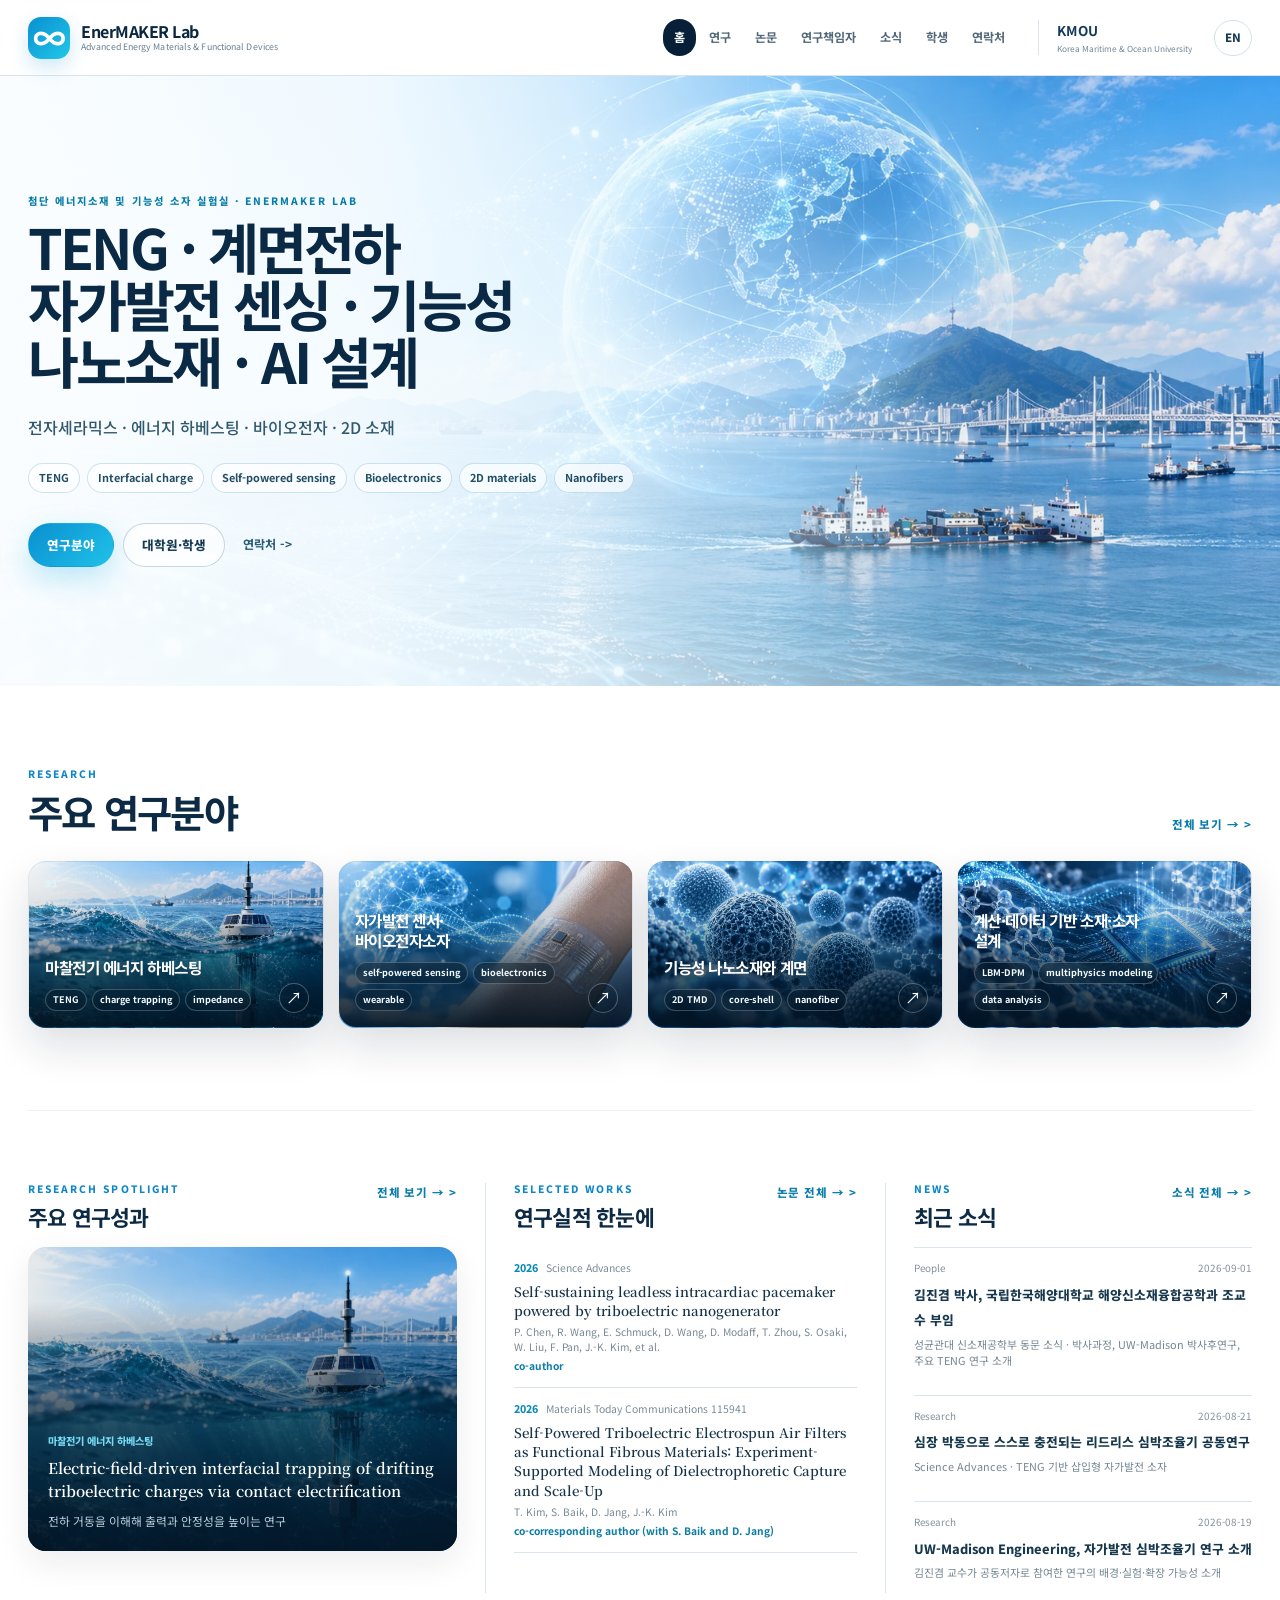
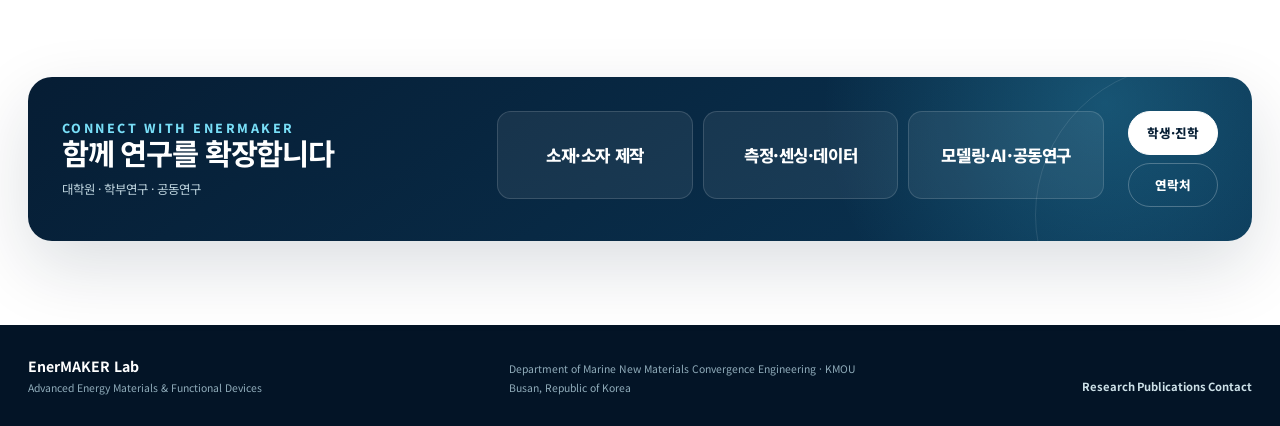
==== commit 71c3ad46: "Deploy EnerMAKER V4.3.12-20260922-v15" ====
--- a/index.html
+++ b/index.html
@@ -8,13 +8,13 @@
   <meta property="og:title" content="EnerMAKER Lab &middot; Jin-Kyeom Kim">
   <meta property="og:description" content="Energy-harvesting materials and functional devices.">
   <meta property="og:type" content="website">
-  <meta property="og:url" content="https://ttthkim-hue.github.io/">
-  <link rel="canonical" href="https://ttthkim-hue.github.io/">
+  <meta property="og:url" content="https://enermakerlab.onrender.com/">
+  <link rel="canonical" href="https://enermakerlab.onrender.com/">
   <link rel="icon" href="./favicon.svg" type="image/svg+xml">
   <link rel="preconnect" href="https://fonts.googleapis.com">
   <link rel="preconnect" href="https://fonts.gstatic.com" crossorigin>
   <link href="https://fonts.googleapis.com/css2?family=Noto+Sans+KR:wght@400;500;600;700&family=Noto+Serif+KR:wght@500;600;700&display=swap" rel="stylesheet">
-  <link rel="stylesheet" href="./styles.css?v=20260922-12">
+  <link rel="stylesheet" href="./styles.css?v=20260922-15">
   <link rel="stylesheet" href="./reference-visuals.css?v=20260922-8">
   <link rel="stylesheet" href="./hires-visuals.css?v=20260922-11">
 </head>
@@ -108,12 +108,20 @@
       <div id="yearSummary" class="year-summary"></div>
       <div id="ifSummary" class="if-summary"></div>
     </div>
+    <section class="publication-graphics-section" aria-labelledby="graphicTitle">
+      <div class="section-heading compact-heading"><div><p class="kicker">Paper visuals</p><h2 id="graphicTitle"></h2></div></div>
+      <div id="publicationGraphics" class="publication-graphics"></div>
+    </section>
     <div class="filter-bar">
       <input id="pubSearch" type="search" autocomplete="off" aria-label="Search publications">
       <select id="yearFilter" aria-label="Publication year"></select>
       <label class="check-label"><input id="leadOnly" type="checkbox"><span id="leadOnlyLabel"></span></label>
     </div>
     <div id="pubList" class="publication-list"></div>
+    <section class="patent-section" aria-labelledby="patentTitle">
+      <div class="section-heading compact-heading"><div><p class="kicker">Intellectual Property</p><h2 id="patentTitle"></h2></div></div>
+      <div id="patentList" class="publication-list patent-list"></div>
+    </section>
   </section>
 
   <section class="view page-view" data-view="/pi" hidden>
@@ -179,7 +187,7 @@
 
 <footer class="site-footer"><div class="footer-brand"><strong>EnerMAKER Lab</strong><span>Advanced Energy Materials &amp; Functional Devices</span></div><div class="footer-meta"><span>Department of Marine New Materials Convergence Engineering &middot; KMOU</span><span>Busan, Republic of Korea</span></div><div class="footer-links"><a href="#/research">Research</a><a href="#/publications">Publications</a><a href="#/contact">Contact</a></div></footer>
 <script src="./reference-assets.js?v=20260922-8"></script>
-<script src="./app.js?v=20260922-12" defer></script>
+<script src="./app.js?v=20260922-15" defer></script>
 <script src="./hires-assets.js?v=20260922-11" defer></script>
 </body>
 </html>
--- a/styles.css
+++ b/styles.css
@@ -7,7 +7,7 @@
 .home-section{padding:82px 0}.home-section+.home-section{border-top:1px solid #edf1f4}.approach-section{padding-top:72px}.approach-heading{display:grid;grid-template-columns:1.25fr .75fr;align-items:end}.approach-flow{position:relative;display:grid;grid-template-columns:repeat(5,minmax(0,1fr));gap:14px}.approach-flow::before{content:"";position:absolute;left:7%;right:7%;top:27px;height:1px;background:linear-gradient(90deg,#d8e4eb,#8bd8ec,#d8e4eb)}.approach-step{position:relative;z-index:1;min-height:108px;padding-top:0;text-align:left}.approach-index{display:grid;place-items:center;width:54px;height:54px;margin-bottom:14px;border:1px solid #c6dce6;border-radius:50%;background:linear-gradient(145deg,#f9fdff,#eaf7fb);color:#0d91bd;font-size:.66rem;font-weight:800;box-shadow:0 8px 20px rgba(16,115,151,.08)}.approach-step h3{margin:0;font-size:.86rem;letter-spacing:.01em;color:#16364d}.approach-step p{display:none}
 .research-grid{display:grid;grid-template-columns:repeat(2,minmax(0,1fr));gap:18px}.compact-grid{grid-template-columns:repeat(4,minmax(0,1fr));gap:14px}.research-card{position:relative;min-width:0;border:1px solid var(--line);border-radius:18px;background:#fff;overflow:hidden;box-shadow:0 8px 26px rgba(8,33,52,.045)}.research-visual{min-height:170px;display:flex;align-items:flex-end;padding:20px;background:linear-gradient(145deg,#0b3552,#071f35)}.research-keyword-stack{display:flex;flex-wrap:wrap;gap:6px}.research-keyword{display:inline-flex;align-items:center;min-height:27px;padding:0 9px;border:1px solid rgba(210,239,248,.2);border-radius:999px;background:rgba(255,255,255,.07);color:#ebfaff;font-size:.66rem;font-weight:700}.research-body{padding:22px}.research-body h2{margin:4px 0 9px;font-size:1.25rem;line-height:1.3;letter-spacing:-.03em;word-break:keep-all}.research-summary{margin:0;color:var(--muted);font-size:.8rem}.paper-highlight{margin-top:18px;padding-top:15px;border-top:1px solid var(--line);display:grid;gap:6px}.paper-highlight small{color:#71828d;font-size:.68rem}.paper-link{font-size:.82rem;line-height:1.45;font-weight:700;text-decoration:none;color:#11394f}.home-research-card{position:relative;min-height:276px;border:0;border-radius:18px;color:#fff;overflow:hidden;box-shadow:0 18px 42px rgba(5,29,49,.13);transition:transform .28s ease,box-shadow .28s ease}.home-research-card:hover{transform:translateY(-5px);box-shadow:0 25px 58px rgba(5,29,49,.2)}.home-research-card::before{content:"";position:absolute;inset:0;opacity:.96}.home-research-card.visual-energy::before{background:radial-gradient(circle at 72% 22%,rgba(59,221,255,.24),transparent 25%),repeating-radial-gradient(ellipse at 72% 28%,transparent 0 18px,rgba(128,225,250,.12) 19px 20px),linear-gradient(145deg,#06314f,#07192d 75%)}.home-research-card.visual-bio::before{background:radial-gradient(circle at 70% 28%,rgba(85,219,255,.16),transparent 24%),radial-gradient(circle at 72% 28%,rgba(102,231,255,.38) 0 3px,transparent 4px),radial-gradient(circle at 82% 40%,rgba(102,231,255,.3) 0 3px,transparent 4px),radial-gradient(circle at 60% 46%,rgba(102,231,255,.28) 0 3px,transparent 4px),linear-gradient(145deg,#073c5c,#07192e 78%)}.home-research-card.visual-nano::before{background:radial-gradient(circle at 72% 35%,rgba(168,237,248,.34) 0 5px,transparent 6px),radial-gradient(circle at 82% 22%,rgba(168,237,248,.24) 0 7px,transparent 8px),radial-gradient(circle at 62% 22%,rgba(168,237,248,.2) 0 4px,transparent 5px),repeating-radial-gradient(circle at 76% 32%,transparent 0 13px,rgba(175,235,246,.09) 14px 15px),linear-gradient(145deg,#0b4452,#071f2f 80%)}.home-research-card.visual-model::before{background:linear-gradient(rgba(93,202,244,.08) 1px,transparent 1px),linear-gradient(90deg,rgba(93,202,244,.08) 1px,transparent 1px),radial-gradient(circle at 76% 30%,rgba(76,207,255,.28),transparent 22%),linear-gradient(145deg,#0b2b5d,#07182e 82%);background-size:24px 24px,24px 24px,auto,auto}.home-research-card::after{content:"";position:absolute;inset:0;background:linear-gradient(to top,rgba(3,17,31,.98) 0%,rgba(3,17,31,.67) 45%,transparent 78%)}.home-research-card .research-body{position:relative;z-index:2;min-height:276px;display:flex;flex-direction:column;justify-content:flex-end;padding:22px 48px 22px 20px}.home-research-card .research-body h2{max-width:18ch;margin:0 0 15px;color:#fff;font-size:1.08rem;line-height:1.28;letter-spacing:-.028em}.home-research-card .keyword-row{gap:5px}.home-research-card .keyword{min-height:24px;padding:0 7px;border-color:rgba(255,255,255,.18);background:rgba(255,255,255,.07);color:#e9f9ff;font-size:.59rem}.research-index{position:absolute;z-index:3;left:20px;top:18px;font-size:.62rem;letter-spacing:.16em;font-weight:800;color:#7fdcf6}.research-arrow{position:absolute;z-index:3;right:18px;bottom:18px;width:32px;height:32px;border:1px solid rgba(255,255,255,.24);border-radius:50%;display:grid;place-items:center;text-decoration:none;color:#fff;background:rgba(255,255,255,.07);transition:.2s ease}.research-arrow:hover{background:#fff;color:#0a2e48}
 .editorial-section{display:grid;grid-template-columns:1.12fr .98fr .9fr;gap:0;padding-top:72px;padding-bottom:80px}.editorial-column{min-width:0;padding:0 28px}.editorial-column:first-child{padding-left:0}.editorial-column:last-child{padding-right:0}.editorial-column+.editorial-column{border-left:1px solid var(--line)}.editorial-column .section-heading{align-items:start;margin-bottom:18px}.editorial-column .section-heading h2{font-size:1.35rem;letter-spacing:-.035em}.spotlight-card{overflow:hidden;border-radius:18px;background:linear-gradient(145deg,#071d32,#0b3651);color:#fff;box-shadow:var(--shadow-sm)}.spotlight-card .research-visual{min-height:150px;padding:18px;background:radial-gradient(circle at 74% 24%,rgba(81,220,255,.24),transparent 26%),repeating-radial-gradient(circle at 74% 28%,transparent 0 17px,rgba(122,225,250,.08) 18px 19px),linear-gradient(145deg,#0b3550,#071d30)}.spotlight-body{padding:20px}.spotlight-body .kicker{color:#77dcf7;text-transform:none;letter-spacing:0}.spotlight-paper{display:block;color:#fff;text-decoration:none;font-family:var(--serif);font-size:.94rem;font-weight:600;line-height:1.48}.spotlight-summary{margin:10px 0 0;color:#bad1dc;font-size:.74rem}.publication-list{display:grid}.publication-list.compact .publication-item:nth-child(n+4){display:none}.publication-item{padding:13px 0;border-bottom:1px solid var(--line)}.pub-meta{display:flex;gap:8px;align-items:center;margin-bottom:5px}.pub-year{font-size:.66rem;font-weight:800;color:#0c8ab5}.pub-venue{font-size:.65rem;color:#7b8c97;white-space:nowrap;overflow:hidden;text-overflow:ellipsis}.pub-title{display:block;text-decoration:none;font-family:var(--serif);font-size:.83rem;font-weight:600;line-height:1.45;color:#173449}.pub-authors,.pub-role{margin:5px 0 0;color:#778893;font-size:.64rem;line-height:1.42}.pub-role{color:#0d7ca4;font-weight:700}.news-grid{display:grid;grid-template-columns:repeat(3,minmax(0,1fr));gap:14px}.news-grid.compact{grid-template-columns:1fr}.news-card{padding:12px 0;border-top:1px solid var(--line)}.news-meta{display:flex;justify-content:space-between;gap:10px;margin-bottom:5px;font-size:.62rem;color:#82929c}.news-title{font-weight:800;line-height:1.43;text-decoration:none;color:#17384d;font-size:.8rem}.news-body p{margin:5px 0 0;color:#758792;font-size:.68rem;line-height:1.45}
-.home-contact{position:relative;overflow:hidden;margin:4px 0 84px;padding:34px;display:grid;grid-template-columns:1.05fr 1.55fr auto;gap:24px;align-items:start;border-radius:24px;background:radial-gradient(circle at 88% 16%,rgba(74,215,255,.22),transparent 26%),linear-gradient(145deg,#061d34,#0a3554);color:#fff;box-shadow:var(--shadow-md)}.home-contact::after{content:"";position:absolute;right:-85px;bottom:-125px;width:300px;height:300px;border:1px solid rgba(255,255,255,.1);border-radius:50%}.home-contact-copy,.home-pathways,.home-contact-actions{position:relative;z-index:1}.home-contact .kicker{color:#78def7}.home-contact-copy h2{margin:0;font-size:clamp(1.6rem,2.3vw,2.25rem);line-height:1.15;letter-spacing:-.04em}.home-contact-copy p{margin:10px 0 0;color:#bfd5df;font-size:.78rem}.home-pathways{display:grid;grid-template-columns:repeat(3,minmax(0,1fr));gap:10px}.home-pathway{display:flex;align-items:center;justify-content:center;min-width:0;min-height:88px;padding:18px 16px;border:1px solid rgba(255,255,255,.14);border-radius:14px;background:rgba(255,255,255,.065);text-align:center}.home-pathway h3{margin:0;font-size:clamp(1.05rem,1.25vw,1.32rem);line-height:1.25;font-weight:800;letter-spacing:-.025em;color:#fff;word-break:keep-all}.home-pathway p{display:none}.home-contact-actions{display:grid;gap:8px}.home-contact .button.primary{background:#fff;border-color:#fff;color:#071f35;box-shadow:none}.home-contact .button.secondary{background:transparent;border-color:rgba(255,255,255,.25);color:#fff}
+.home-contact{position:relative;overflow:hidden;margin:4px 0 84px;padding:34px;display:grid;grid-template-columns:1.05fr 1.55fr auto;gap:24px;align-items:start;border-radius:24px;background:radial-gradient(circle at 88% 16%,rgba(74,215,255,.22),transparent 26%),linear-gradient(145deg,#061d34,#0a3554);color:#fff;box-shadow:var(--shadow-md)}.home-contact::after{content:"";position:absolute;right:-85px;bottom:-125px;width:300px;height:300px;border:1px solid rgba(255,255,255,.1);border-radius:50%}.home-contact-copy,.home-pathways,.home-contact-actions{position:relative;z-index:1}.home-contact .kicker{color:#78def7}.home-contact-copy h2{margin:0;font-size:clamp(1.6rem,2.3vw,2.25rem);line-height:1.15;letter-spacing:-.04em}.home-contact-copy p{margin:10px 0 0;color:#bfd5df;font-size:.78rem}.home-pathways{display:grid;grid-template-columns:repeat(3,minmax(0,1fr));gap:10px}.home-pathway{display:flex;align-items:center;justify-content:center;min-width:0;min-height:88px;padding:18px 16px;border:1px solid rgba(255,255,255,.14);border-radius:14px;background:rgba(255,255,255,.065);text-align:center}.home-pathway h3{margin:0;font-size:clamp(1.05rem,1.25vw,1.32rem);line-height:1.25;font-weight:800;letter-spacing:-.025em;color:#fff;word-break:keep-all}.home-pathway p{display:none}.publication-graphics-section{margin:34px 0 38px}.compact-heading{margin-bottom:14px}.publication-graphics{display:grid;grid-template-columns:repeat(2,minmax(0,1fr));gap:18px}.publication-graphic-card{overflow:hidden;border:1px solid var(--line);border-radius:18px;background:#fff;box-shadow:var(--shadow-sm)}.publication-graphic-link{display:block;aspect-ratio:16/9;padding:12px;background:#fff}.publication-graphic-img{width:100%;height:100%;object-fit:contain}.publication-graphic-body{padding:14px 16px 16px}.publication-graphic-body small{display:block;margin-bottom:6px;color:#0c8ab5;font-size:.68rem;font-weight:800}.publication-graphic-title{display:block;text-decoration:none;font-family:var(--serif);font-size:.88rem;font-weight:650;line-height:1.42;color:#173449}.patent-section{margin-top:54px;padding-top:32px;border-top:1px solid var(--line)}@media(max-width:720px){.publication-graphics{grid-template-columns:1fr}.publication-graphic-link{aspect-ratio:4/3}}.home-contact-actions{display:grid;gap:8px}.home-contact .button.primary{background:#fff;border-color:#fff;color:#071f35;box-shadow:none}.home-contact .button.secondary{background:transparent;border-color:rgba(255,255,255,.25);color:#fff}
 .page-view{padding-top:68px;padding-bottom:92px}.page-head{max-width:850px;margin:0 0 42px}.page-head h1{margin:0;font-size:clamp(2.5rem,5vw,4.6rem);line-height:1.02;letter-spacing:-.058em;word-break:keep-all;text-wrap:balance}.page-head p:last-child{max-width:730px;margin:16px 0 0;color:var(--muted)}.page-view>section{margin-top:48px}.publication-dashboard{display:grid;grid-template-columns:1fr .85fr 1.25fr;gap:18px;margin-bottom:30px}.metric-strip{display:grid;grid-template-columns:repeat(2,1fr);gap:8px}.metric-card{padding:18px;border:1px solid var(--line);border-radius:14px;background:#fff}.metric-card strong{display:block;font-size:1.75rem;line-height:1;letter-spacing:-.05em;color:#0a2b45}.metric-card span{display:block;margin-top:6px;font-size:.66rem;color:#73848f}.year-summary,.if-summary{padding:18px;border:1px solid var(--line);border-radius:14px;background:#fff}.year-summary{display:grid;gap:8px}.year-row{display:grid;grid-template-columns:46px 54px 1fr;align-items:center;gap:8px;font-size:.7rem}.year-row span{color:#6e808a}.year-row i{display:block;height:5px;border-radius:999px;background:#0aa8d5;width:min(100%,calc(var(--count) * 15%))}.if-head h2{margin:0;font-size:.94rem}.if-head p{margin:4px 0 10px;font-size:.66rem;color:#7d8d97}.if-row{display:grid;grid-template-columns:1fr auto auto;gap:8px;padding:7px 0;border-top:1px solid var(--line);font-size:.68rem}.if-row span{font-weight:800}.if-row a{color:#0c83ad}.filter-bar{display:grid;grid-template-columns:1fr 170px auto;gap:9px;padding:12px;border:1px solid var(--line);border-radius:14px;background:#fff;margin-bottom:10px}.filter-bar input,.filter-bar select,.admin-card input,.admin-card select,.admin-card textarea,.admin-login input{width:100%;border:1px solid #cad7df;border-radius:9px;background:#fff;padding:.65rem .72rem}.check-label{display:flex;align-items:center;gap:7px;font-size:.74rem}.check-label input{width:auto}
 .pi-layout{display:grid;grid-template-columns:300px 1fr;gap:48px}.pi-card{position:sticky;top:98px;align-self:start;padding:16px;border:1px solid var(--line);border-radius:18px;background:#fff}.pi-card img{width:100%;aspect-ratio:4/5;object-fit:cover;border-radius:12px;background:#edf2f5}.pi-card h2{margin:16px 0 3px;font-size:1.2rem;letter-spacing:-.03em}.pi-card p{margin:0;color:var(--muted);font-size:.75rem}.profile-links{display:grid;margin-top:13px;border-top:1px solid var(--line)}.profile-links a{padding:8px 0;border-bottom:1px solid var(--line);font-size:.72rem;text-decoration:none;color:#0b79a4}.pi-main section{margin-top:38px}.pi-main h2{font-size:1.45rem;letter-spacing:-.035em}.keyword-board{display:grid;grid-template-columns:1fr 1fr;gap:10px}.keyword-card{padding:16px;border:1px solid var(--line);border-radius:12px;background:#fff}.keyword-card strong,.keyword-card span{display:block}.keyword-card span{margin-top:5px;color:var(--muted);font-size:.72rem}.two-col{display:grid;grid-template-columns:1fr 1fr;gap:26px}.timeline{list-style:none;padding:0;margin:0}.timeline li{display:grid;grid-template-columns:74px 1fr;gap:10px;padding:9px 0;border-top:1px solid var(--line);font-size:.76rem}.timeline span{color:#657681}.student-status{display:flex;justify-content:space-between;gap:18px;padding:16px 18px;margin-bottom:34px;border:1px solid var(--line);border-radius:14px;background:#fff}.student-status span{color:var(--muted)}.track-grid{display:grid;grid-template-columns:repeat(4,1fr);gap:12px}.track-card{min-height:160px;padding:18px;border:1px solid var(--line);border-radius:16px;background:#fff}.track-card h2{margin:0 0 10px;font-size:.94rem}.student-start{margin-top:42px;padding:26px;border-radius:18px;background:#071f36;color:#fff;display:grid;grid-template-columns:1fr 1.2fr auto;gap:22px;align-items:start}.student-start .kicker{color:#75d7f8}.student-start h2{margin:0;font-size:1.55rem}.student-start ol{margin:0;padding-left:1.3rem;color:#c5d9e2}.student-start li{margin:.32rem 0}.student-start .button.primary{background:#fff;border-color:#fff;color:#071f32}
 .category-tabs{display:flex;gap:7px;flex-wrap:wrap;margin-bottom:22px}.category-tabs button{border:1px solid var(--line);border-radius:999px;background:#fff;padding:.44rem .76rem;cursor:pointer}.category-tabs button.active{background:#071f32;border-color:#071f32;color:#fff}.inquiry-card{max-width:760px;padding:26px;border:1px solid var(--line);border-radius:18px;background:#fff}.inquiry-card p{color:var(--muted)}.contact-layout{display:grid;grid-template-columns:1.25fr .9fr;gap:22px}.map-card{overflow:hidden;border:1px solid var(--line);border-radius:18px;background:#fff}.map-card iframe{width:100%;height:410px;border:0}.map-caption{display:grid;gap:4px;padding:14px}.map-caption span{font-size:.74rem;color:var(--muted)}.map-caption a{font-size:.74rem;color:#0b7ba6;text-decoration:none}.contact-list{border:1px solid var(--line);border-radius:18px;background:#fff;overflow:hidden}.contact-row{display:grid;grid-template-columns:105px 1fr;gap:12px;padding:14px 16px;border-bottom:1px solid var(--line);font-size:.78rem}.contact-row:last-child{border-bottom:0}.contact-row span{color:var(--muted)}.contact-action{display:block;padding:11px 0;border-bottom:1px solid var(--line);text-decoration:none;color:#0b79a4;font-weight:700;font-size:.76rem}
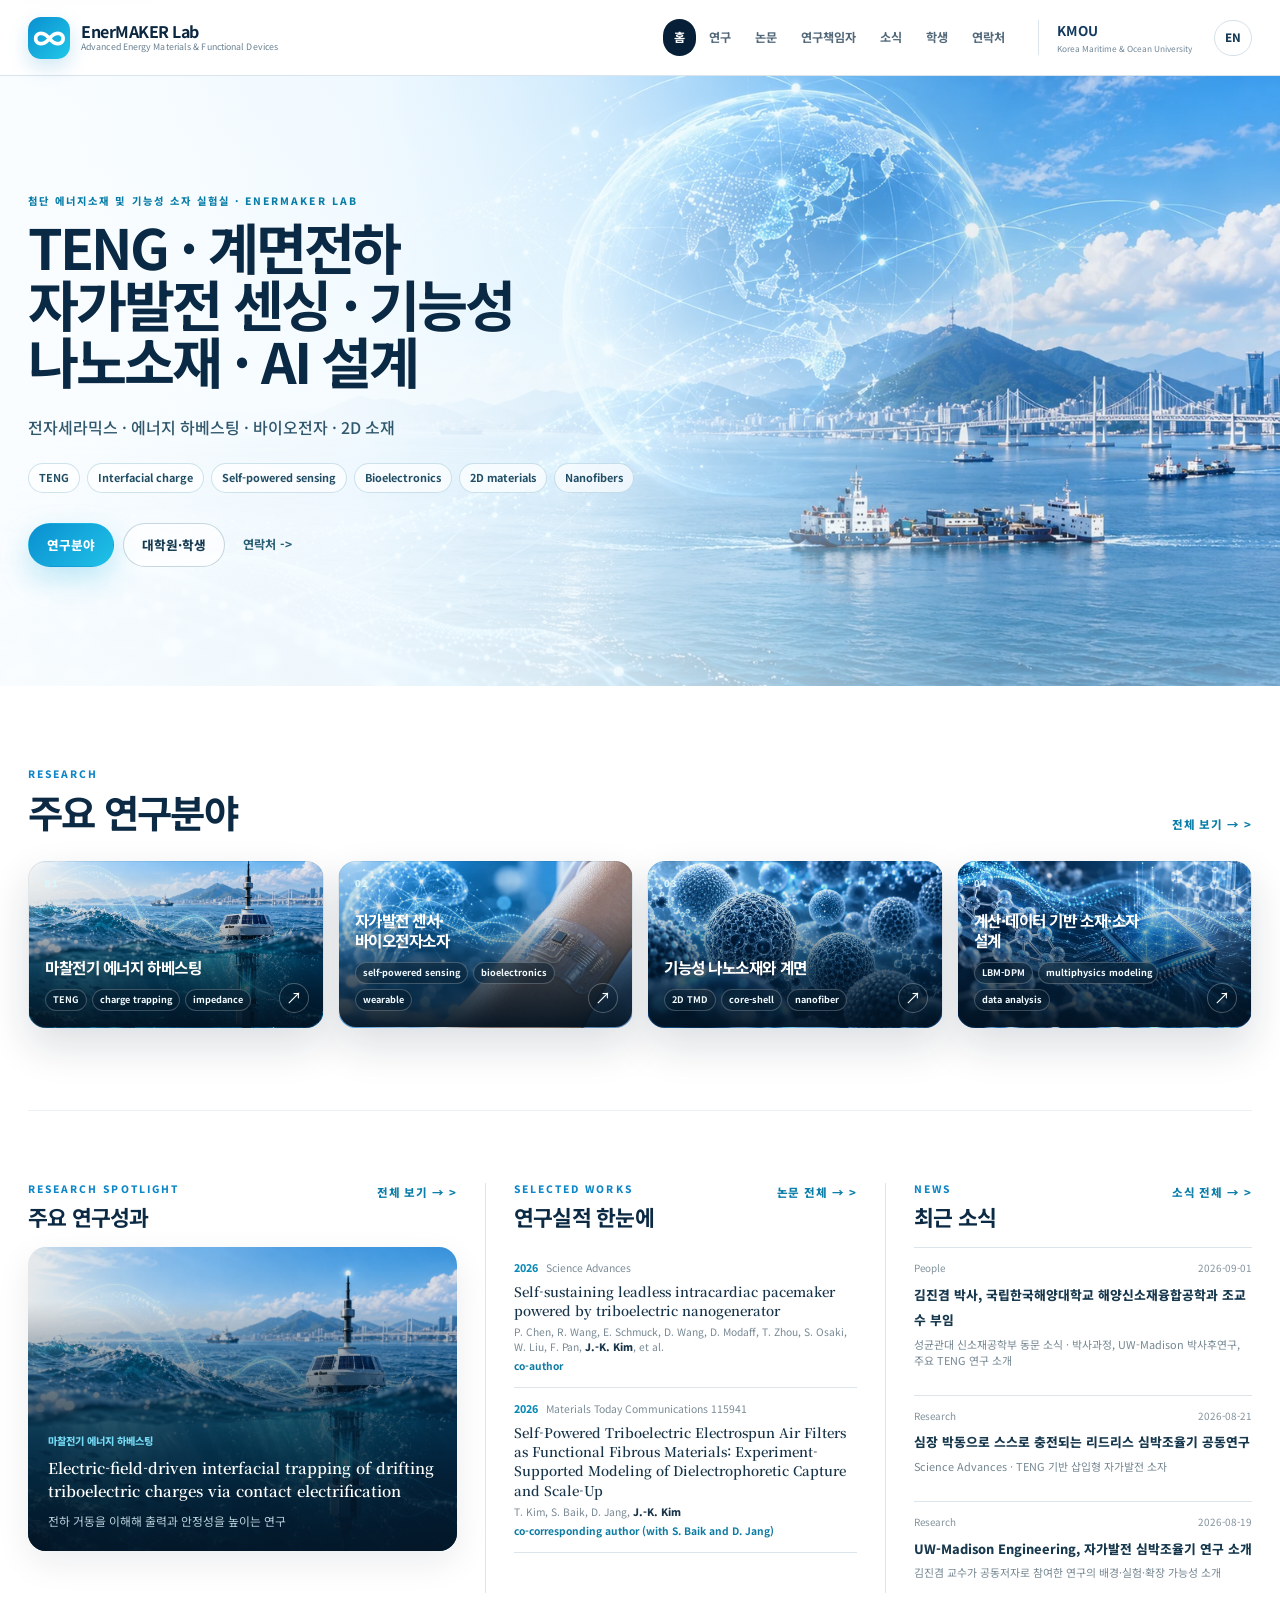
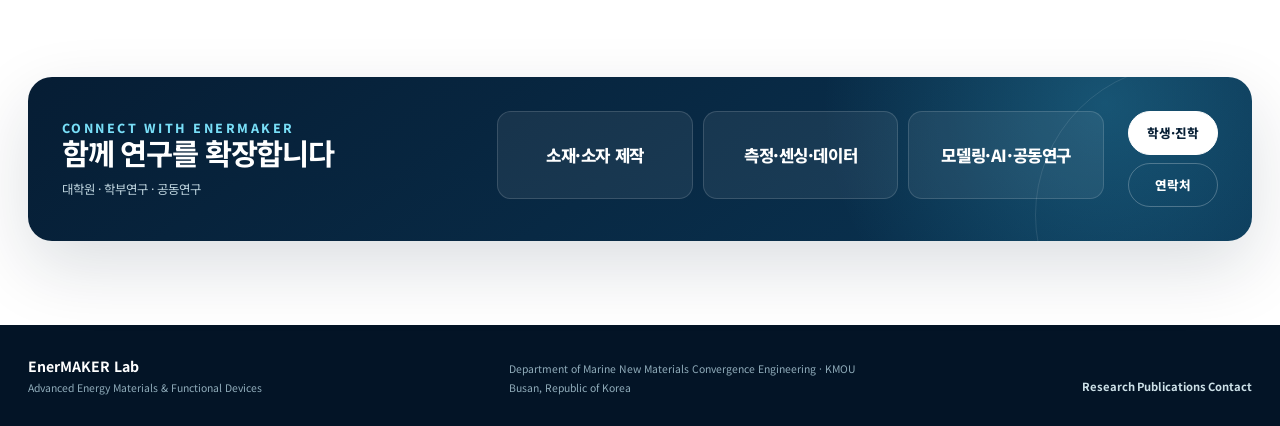
==== commit 04eb5c62: "Deploy EnerMAKER V4.3.12-20260922-v16" ====
--- a/index.html
+++ b/index.html
@@ -14,7 +14,7 @@
   <link rel="preconnect" href="https://fonts.googleapis.com">
   <link rel="preconnect" href="https://fonts.gstatic.com" crossorigin>
   <link href="https://fonts.googleapis.com/css2?family=Noto+Sans+KR:wght@400;500;600;700&family=Noto+Serif+KR:wght@500;600;700&display=swap" rel="stylesheet">
-  <link rel="stylesheet" href="./styles.css?v=20260922-15">
+  <link rel="stylesheet" href="./styles.css?v=20260922-16">
   <link rel="stylesheet" href="./reference-visuals.css?v=20260922-8">
   <link rel="stylesheet" href="./hires-visuals.css?v=20260922-11">
 </head>
@@ -187,7 +187,7 @@
 
 <footer class="site-footer"><div class="footer-brand"><strong>EnerMAKER Lab</strong><span>Advanced Energy Materials &amp; Functional Devices</span></div><div class="footer-meta"><span>Department of Marine New Materials Convergence Engineering &middot; KMOU</span><span>Busan, Republic of Korea</span></div><div class="footer-links"><a href="#/research">Research</a><a href="#/publications">Publications</a><a href="#/contact">Contact</a></div></footer>
 <script src="./reference-assets.js?v=20260922-8"></script>
-<script src="./app.js?v=20260922-15" defer></script>
+<script src="./app.js?v=20260922-16" defer></script>
 <script src="./hires-assets.js?v=20260922-11" defer></script>
 </body>
 </html>
--- a/styles.css
+++ b/styles.css
@@ -6,7 +6,7 @@
 .credentials-strip{display:grid;grid-template-columns:repeat(6,minmax(0,1fr));margin:24px 0 0;border:1px solid #dde7ed;border-radius:20px;background:#fff;box-shadow:0 16px 38px rgba(8,35,58,.08);overflow:hidden}.credential-item{position:relative;padding:22px 16px 20px 52px;min-width:0}.credential-item+.credential-item{border-left:1px solid var(--line)}.credential-item::before{position:absolute;left:16px;top:22px;display:grid;place-items:center;width:27px;height:27px;border-radius:9px;background:#e9f7fb;color:#0b8fbd;font-size:.58rem;font-weight:800}.credential-item:nth-child(1)::before{content:"PUB"}.credential-item:nth-child(2)::before{content:"R&D"}.credential-item:nth-child(3)::before{content:"JNL"}.credential-item:nth-child(4)::before{content:"NEW"}.credential-item:nth-child(5)::before{content:"YR"}.credential-item:nth-child(6)::before{content:"KM"}.credential-item strong{display:block;font-size:1.22rem;line-height:1.08;letter-spacing:-.04em;color:#0b2c49}.credential-item span{display:block;margin-top:5px;font-size:.62rem;color:#718594;white-space:normal;line-height:1.35}
 .home-section{padding:82px 0}.home-section+.home-section{border-top:1px solid #edf1f4}.approach-section{padding-top:72px}.approach-heading{display:grid;grid-template-columns:1.25fr .75fr;align-items:end}.approach-flow{position:relative;display:grid;grid-template-columns:repeat(5,minmax(0,1fr));gap:14px}.approach-flow::before{content:"";position:absolute;left:7%;right:7%;top:27px;height:1px;background:linear-gradient(90deg,#d8e4eb,#8bd8ec,#d8e4eb)}.approach-step{position:relative;z-index:1;min-height:108px;padding-top:0;text-align:left}.approach-index{display:grid;place-items:center;width:54px;height:54px;margin-bottom:14px;border:1px solid #c6dce6;border-radius:50%;background:linear-gradient(145deg,#f9fdff,#eaf7fb);color:#0d91bd;font-size:.66rem;font-weight:800;box-shadow:0 8px 20px rgba(16,115,151,.08)}.approach-step h3{margin:0;font-size:.86rem;letter-spacing:.01em;color:#16364d}.approach-step p{display:none}
 .research-grid{display:grid;grid-template-columns:repeat(2,minmax(0,1fr));gap:18px}.compact-grid{grid-template-columns:repeat(4,minmax(0,1fr));gap:14px}.research-card{position:relative;min-width:0;border:1px solid var(--line);border-radius:18px;background:#fff;overflow:hidden;box-shadow:0 8px 26px rgba(8,33,52,.045)}.research-visual{min-height:170px;display:flex;align-items:flex-end;padding:20px;background:linear-gradient(145deg,#0b3552,#071f35)}.research-keyword-stack{display:flex;flex-wrap:wrap;gap:6px}.research-keyword{display:inline-flex;align-items:center;min-height:27px;padding:0 9px;border:1px solid rgba(210,239,248,.2);border-radius:999px;background:rgba(255,255,255,.07);color:#ebfaff;font-size:.66rem;font-weight:700}.research-body{padding:22px}.research-body h2{margin:4px 0 9px;font-size:1.25rem;line-height:1.3;letter-spacing:-.03em;word-break:keep-all}.research-summary{margin:0;color:var(--muted);font-size:.8rem}.paper-highlight{margin-top:18px;padding-top:15px;border-top:1px solid var(--line);display:grid;gap:6px}.paper-highlight small{color:#71828d;font-size:.68rem}.paper-link{font-size:.82rem;line-height:1.45;font-weight:700;text-decoration:none;color:#11394f}.home-research-card{position:relative;min-height:276px;border:0;border-radius:18px;color:#fff;overflow:hidden;box-shadow:0 18px 42px rgba(5,29,49,.13);transition:transform .28s ease,box-shadow .28s ease}.home-research-card:hover{transform:translateY(-5px);box-shadow:0 25px 58px rgba(5,29,49,.2)}.home-research-card::before{content:"";position:absolute;inset:0;opacity:.96}.home-research-card.visual-energy::before{background:radial-gradient(circle at 72% 22%,rgba(59,221,255,.24),transparent 25%),repeating-radial-gradient(ellipse at 72% 28%,transparent 0 18px,rgba(128,225,250,.12) 19px 20px),linear-gradient(145deg,#06314f,#07192d 75%)}.home-research-card.visual-bio::before{background:radial-gradient(circle at 70% 28%,rgba(85,219,255,.16),transparent 24%),radial-gradient(circle at 72% 28%,rgba(102,231,255,.38) 0 3px,transparent 4px),radial-gradient(circle at 82% 40%,rgba(102,231,255,.3) 0 3px,transparent 4px),radial-gradient(circle at 60% 46%,rgba(102,231,255,.28) 0 3px,transparent 4px),linear-gradient(145deg,#073c5c,#07192e 78%)}.home-research-card.visual-nano::before{background:radial-gradient(circle at 72% 35%,rgba(168,237,248,.34) 0 5px,transparent 6px),radial-gradient(circle at 82% 22%,rgba(168,237,248,.24) 0 7px,transparent 8px),radial-gradient(circle at 62% 22%,rgba(168,237,248,.2) 0 4px,transparent 5px),repeating-radial-gradient(circle at 76% 32%,transparent 0 13px,rgba(175,235,246,.09) 14px 15px),linear-gradient(145deg,#0b4452,#071f2f 80%)}.home-research-card.visual-model::before{background:linear-gradient(rgba(93,202,244,.08) 1px,transparent 1px),linear-gradient(90deg,rgba(93,202,244,.08) 1px,transparent 1px),radial-gradient(circle at 76% 30%,rgba(76,207,255,.28),transparent 22%),linear-gradient(145deg,#0b2b5d,#07182e 82%);background-size:24px 24px,24px 24px,auto,auto}.home-research-card::after{content:"";position:absolute;inset:0;background:linear-gradient(to top,rgba(3,17,31,.98) 0%,rgba(3,17,31,.67) 45%,transparent 78%)}.home-research-card .research-body{position:relative;z-index:2;min-height:276px;display:flex;flex-direction:column;justify-content:flex-end;padding:22px 48px 22px 20px}.home-research-card .research-body h2{max-width:18ch;margin:0 0 15px;color:#fff;font-size:1.08rem;line-height:1.28;letter-spacing:-.028em}.home-research-card .keyword-row{gap:5px}.home-research-card .keyword{min-height:24px;padding:0 7px;border-color:rgba(255,255,255,.18);background:rgba(255,255,255,.07);color:#e9f9ff;font-size:.59rem}.research-index{position:absolute;z-index:3;left:20px;top:18px;font-size:.62rem;letter-spacing:.16em;font-weight:800;color:#7fdcf6}.research-arrow{position:absolute;z-index:3;right:18px;bottom:18px;width:32px;height:32px;border:1px solid rgba(255,255,255,.24);border-radius:50%;display:grid;place-items:center;text-decoration:none;color:#fff;background:rgba(255,255,255,.07);transition:.2s ease}.research-arrow:hover{background:#fff;color:#0a2e48}
-.editorial-section{display:grid;grid-template-columns:1.12fr .98fr .9fr;gap:0;padding-top:72px;padding-bottom:80px}.editorial-column{min-width:0;padding:0 28px}.editorial-column:first-child{padding-left:0}.editorial-column:last-child{padding-right:0}.editorial-column+.editorial-column{border-left:1px solid var(--line)}.editorial-column .section-heading{align-items:start;margin-bottom:18px}.editorial-column .section-heading h2{font-size:1.35rem;letter-spacing:-.035em}.spotlight-card{overflow:hidden;border-radius:18px;background:linear-gradient(145deg,#071d32,#0b3651);color:#fff;box-shadow:var(--shadow-sm)}.spotlight-card .research-visual{min-height:150px;padding:18px;background:radial-gradient(circle at 74% 24%,rgba(81,220,255,.24),transparent 26%),repeating-radial-gradient(circle at 74% 28%,transparent 0 17px,rgba(122,225,250,.08) 18px 19px),linear-gradient(145deg,#0b3550,#071d30)}.spotlight-body{padding:20px}.spotlight-body .kicker{color:#77dcf7;text-transform:none;letter-spacing:0}.spotlight-paper{display:block;color:#fff;text-decoration:none;font-family:var(--serif);font-size:.94rem;font-weight:600;line-height:1.48}.spotlight-summary{margin:10px 0 0;color:#bad1dc;font-size:.74rem}.publication-list{display:grid}.publication-list.compact .publication-item:nth-child(n+4){display:none}.publication-item{padding:13px 0;border-bottom:1px solid var(--line)}.pub-meta{display:flex;gap:8px;align-items:center;margin-bottom:5px}.pub-year{font-size:.66rem;font-weight:800;color:#0c8ab5}.pub-venue{font-size:.65rem;color:#7b8c97;white-space:nowrap;overflow:hidden;text-overflow:ellipsis}.pub-title{display:block;text-decoration:none;font-family:var(--serif);font-size:.83rem;font-weight:600;line-height:1.45;color:#173449}.pub-authors,.pub-role{margin:5px 0 0;color:#778893;font-size:.64rem;line-height:1.42}.pub-role{color:#0d7ca4;font-weight:700}.news-grid{display:grid;grid-template-columns:repeat(3,minmax(0,1fr));gap:14px}.news-grid.compact{grid-template-columns:1fr}.news-card{padding:12px 0;border-top:1px solid var(--line)}.news-meta{display:flex;justify-content:space-between;gap:10px;margin-bottom:5px;font-size:.62rem;color:#82929c}.news-title{font-weight:800;line-height:1.43;text-decoration:none;color:#17384d;font-size:.8rem}.news-body p{margin:5px 0 0;color:#758792;font-size:.68rem;line-height:1.45}
+.editorial-section{display:grid;grid-template-columns:1.12fr .98fr .9fr;gap:0;padding-top:72px;padding-bottom:80px}.editorial-column{min-width:0;padding:0 28px}.editorial-column:first-child{padding-left:0}.editorial-column:last-child{padding-right:0}.editorial-column+.editorial-column{border-left:1px solid var(--line)}.editorial-column .section-heading{align-items:start;margin-bottom:18px}.editorial-column .section-heading h2{font-size:1.35rem;letter-spacing:-.035em}.spotlight-card{overflow:hidden;border-radius:18px;background:linear-gradient(145deg,#071d32,#0b3651);color:#fff;box-shadow:var(--shadow-sm)}.spotlight-card .research-visual{min-height:150px;padding:18px;background:radial-gradient(circle at 74% 24%,rgba(81,220,255,.24),transparent 26%),repeating-radial-gradient(circle at 74% 28%,transparent 0 17px,rgba(122,225,250,.08) 18px 19px),linear-gradient(145deg,#0b3550,#071d30)}.spotlight-body{padding:20px}.spotlight-body .kicker{color:#77dcf7;text-transform:none;letter-spacing:0}.spotlight-paper{display:block;color:#fff;text-decoration:none;font-family:var(--serif);font-size:.94rem;font-weight:600;line-height:1.48}.spotlight-summary{margin:10px 0 0;color:#bad1dc;font-size:.74rem}.publication-list{display:grid}.publication-list.compact .publication-item:nth-child(n+4){display:none}.publication-item{padding:13px 0;border-bottom:1px solid var(--line)}.pub-meta{display:flex;gap:8px;align-items:center;margin-bottom:5px}.pub-year{font-size:.66rem;font-weight:800;color:#0c8ab5}.pub-venue{font-size:.65rem;color:#7b8c97;white-space:nowrap;overflow:hidden;text-overflow:ellipsis}.pub-title{display:block;text-decoration:none;font-family:var(--serif);font-size:.83rem;font-weight:600;line-height:1.45;color:#173449}.pub-authors,.pub-role{margin:5px 0 0;color:#778893;font-size:.64rem;line-height:1.42}.pub-role{color:#0d7ca4;font-weight:700}.pub-self-author{font-weight:850;color:#173449}.news-grid{display:grid;grid-template-columns:repeat(3,minmax(0,1fr));gap:14px}.news-grid.compact{grid-template-columns:1fr}.news-card{padding:12px 0;border-top:1px solid var(--line)}.news-meta{display:flex;justify-content:space-between;gap:10px;margin-bottom:5px;font-size:.62rem;color:#82929c}.news-title{font-weight:800;line-height:1.43;text-decoration:none;color:#17384d;font-size:.8rem}.news-body p{margin:5px 0 0;color:#758792;font-size:.68rem;line-height:1.45}
 .home-contact{position:relative;overflow:hidden;margin:4px 0 84px;padding:34px;display:grid;grid-template-columns:1.05fr 1.55fr auto;gap:24px;align-items:start;border-radius:24px;background:radial-gradient(circle at 88% 16%,rgba(74,215,255,.22),transparent 26%),linear-gradient(145deg,#061d34,#0a3554);color:#fff;box-shadow:var(--shadow-md)}.home-contact::after{content:"";position:absolute;right:-85px;bottom:-125px;width:300px;height:300px;border:1px solid rgba(255,255,255,.1);border-radius:50%}.home-contact-copy,.home-pathways,.home-contact-actions{position:relative;z-index:1}.home-contact .kicker{color:#78def7}.home-contact-copy h2{margin:0;font-size:clamp(1.6rem,2.3vw,2.25rem);line-height:1.15;letter-spacing:-.04em}.home-contact-copy p{margin:10px 0 0;color:#bfd5df;font-size:.78rem}.home-pathways{display:grid;grid-template-columns:repeat(3,minmax(0,1fr));gap:10px}.home-pathway{display:flex;align-items:center;justify-content:center;min-width:0;min-height:88px;padding:18px 16px;border:1px solid rgba(255,255,255,.14);border-radius:14px;background:rgba(255,255,255,.065);text-align:center}.home-pathway h3{margin:0;font-size:clamp(1.05rem,1.25vw,1.32rem);line-height:1.25;font-weight:800;letter-spacing:-.025em;color:#fff;word-break:keep-all}.home-pathway p{display:none}.publication-graphics-section{margin:34px 0 38px}.compact-heading{margin-bottom:14px}.publication-graphics{display:grid;grid-template-columns:repeat(2,minmax(0,1fr));gap:18px}.publication-graphic-card{overflow:hidden;border:1px solid var(--line);border-radius:18px;background:#fff;box-shadow:var(--shadow-sm)}.publication-graphic-link{display:block;aspect-ratio:16/9;padding:12px;background:#fff}.publication-graphic-img{width:100%;height:100%;object-fit:contain}.publication-graphic-body{padding:14px 16px 16px}.publication-graphic-body small{display:block;margin-bottom:6px;color:#0c8ab5;font-size:.68rem;font-weight:800}.publication-graphic-title{display:block;text-decoration:none;font-family:var(--serif);font-size:.88rem;font-weight:650;line-height:1.42;color:#173449}.patent-section{margin-top:54px;padding-top:32px;border-top:1px solid var(--line)}@media(max-width:720px){.publication-graphics{grid-template-columns:1fr}.publication-graphic-link{aspect-ratio:4/3}}.home-contact-actions{display:grid;gap:8px}.home-contact .button.primary{background:#fff;border-color:#fff;color:#071f35;box-shadow:none}.home-contact .button.secondary{background:transparent;border-color:rgba(255,255,255,.25);color:#fff}
 .page-view{padding-top:68px;padding-bottom:92px}.page-head{max-width:850px;margin:0 0 42px}.page-head h1{margin:0;font-size:clamp(2.5rem,5vw,4.6rem);line-height:1.02;letter-spacing:-.058em;word-break:keep-all;text-wrap:balance}.page-head p:last-child{max-width:730px;margin:16px 0 0;color:var(--muted)}.page-view>section{margin-top:48px}.publication-dashboard{display:grid;grid-template-columns:1fr .85fr 1.25fr;gap:18px;margin-bottom:30px}.metric-strip{display:grid;grid-template-columns:repeat(2,1fr);gap:8px}.metric-card{padding:18px;border:1px solid var(--line);border-radius:14px;background:#fff}.metric-card strong{display:block;font-size:1.75rem;line-height:1;letter-spacing:-.05em;color:#0a2b45}.metric-card span{display:block;margin-top:6px;font-size:.66rem;color:#73848f}.year-summary,.if-summary{padding:18px;border:1px solid var(--line);border-radius:14px;background:#fff}.year-summary{display:grid;gap:8px}.year-row{display:grid;grid-template-columns:46px 54px 1fr;align-items:center;gap:8px;font-size:.7rem}.year-row span{color:#6e808a}.year-row i{display:block;height:5px;border-radius:999px;background:#0aa8d5;width:min(100%,calc(var(--count) * 15%))}.if-head h2{margin:0;font-size:.94rem}.if-head p{margin:4px 0 10px;font-size:.66rem;color:#7d8d97}.if-row{display:grid;grid-template-columns:1fr auto auto;gap:8px;padding:7px 0;border-top:1px solid var(--line);font-size:.68rem}.if-row span{font-weight:800}.if-row a{color:#0c83ad}.filter-bar{display:grid;grid-template-columns:1fr 170px auto;gap:9px;padding:12px;border:1px solid var(--line);border-radius:14px;background:#fff;margin-bottom:10px}.filter-bar input,.filter-bar select,.admin-card input,.admin-card select,.admin-card textarea,.admin-login input{width:100%;border:1px solid #cad7df;border-radius:9px;background:#fff;padding:.65rem .72rem}.check-label{display:flex;align-items:center;gap:7px;font-size:.74rem}.check-label input{width:auto}
 .pi-layout{display:grid;grid-template-columns:300px 1fr;gap:48px}.pi-card{position:sticky;top:98px;align-self:start;padding:16px;border:1px solid var(--line);border-radius:18px;background:#fff}.pi-card img{width:100%;aspect-ratio:4/5;object-fit:cover;border-radius:12px;background:#edf2f5}.pi-card h2{margin:16px 0 3px;font-size:1.2rem;letter-spacing:-.03em}.pi-card p{margin:0;color:var(--muted);font-size:.75rem}.profile-links{display:grid;margin-top:13px;border-top:1px solid var(--line)}.profile-links a{padding:8px 0;border-bottom:1px solid var(--line);font-size:.72rem;text-decoration:none;color:#0b79a4}.pi-main section{margin-top:38px}.pi-main h2{font-size:1.45rem;letter-spacing:-.035em}.keyword-board{display:grid;grid-template-columns:1fr 1fr;gap:10px}.keyword-card{padding:16px;border:1px solid var(--line);border-radius:12px;background:#fff}.keyword-card strong,.keyword-card span{display:block}.keyword-card span{margin-top:5px;color:var(--muted);font-size:.72rem}.two-col{display:grid;grid-template-columns:1fr 1fr;gap:26px}.timeline{list-style:none;padding:0;margin:0}.timeline li{display:grid;grid-template-columns:74px 1fr;gap:10px;padding:9px 0;border-top:1px solid var(--line);font-size:.76rem}.timeline span{color:#657681}.student-status{display:flex;justify-content:space-between;gap:18px;padding:16px 18px;margin-bottom:34px;border:1px solid var(--line);border-radius:14px;background:#fff}.student-status span{color:var(--muted)}.track-grid{display:grid;grid-template-columns:repeat(4,1fr);gap:12px}.track-card{min-height:160px;padding:18px;border:1px solid var(--line);border-radius:16px;background:#fff}.track-card h2{margin:0 0 10px;font-size:.94rem}.student-start{margin-top:42px;padding:26px;border-radius:18px;background:#071f36;color:#fff;display:grid;grid-template-columns:1fr 1.2fr auto;gap:22px;align-items:start}.student-start .kicker{color:#75d7f8}.student-start h2{margin:0;font-size:1.55rem}.student-start ol{margin:0;padding-left:1.3rem;color:#c5d9e2}.student-start li{margin:.32rem 0}.student-start .button.primary{background:#fff;border-color:#fff;color:#071f32}
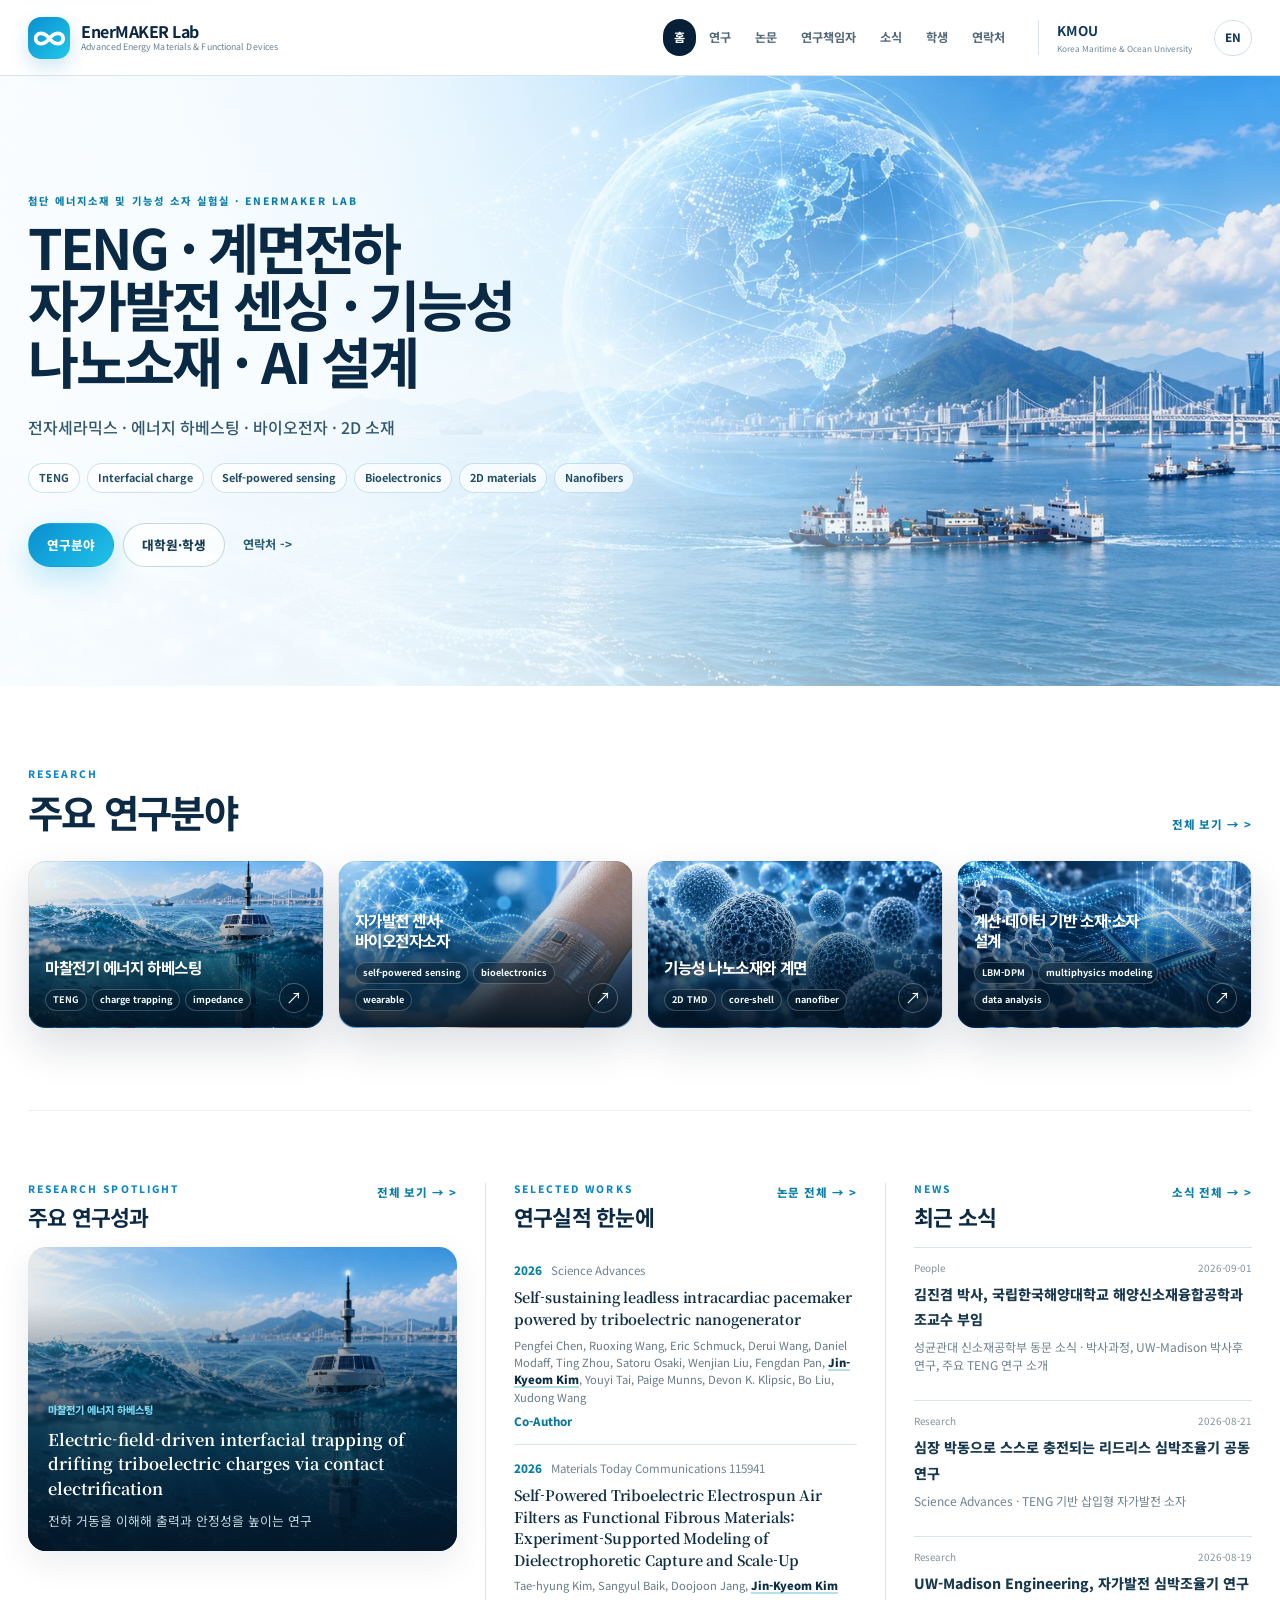
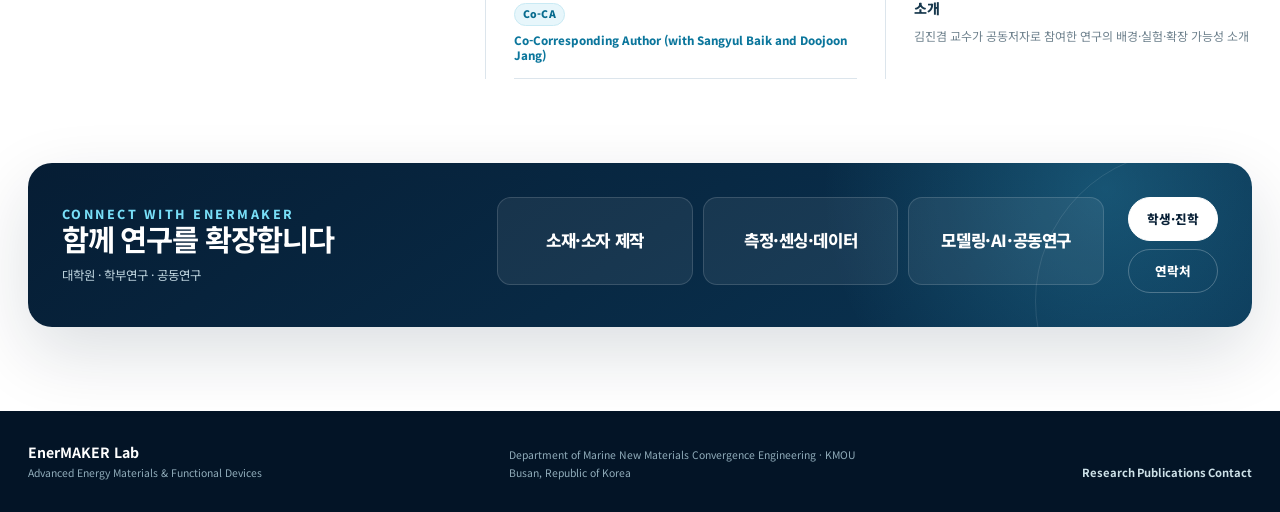
==== commit a19dd96b: "Deploy EnerMAKER V6.0.3-20260923-ui24" ====
--- a/index.html
+++ b/index.html
@@ -14,7 +14,7 @@
   <link rel="preconnect" href="https://fonts.googleapis.com">
   <link rel="preconnect" href="https://fonts.gstatic.com" crossorigin>
   <link href="https://fonts.googleapis.com/css2?family=Noto+Sans+KR:wght@400;500;600;700&family=Noto+Serif+KR:wght@500;600;700&display=swap" rel="stylesheet">
-  <link rel="stylesheet" href="./styles.css?v=20260922-16">
+  <link rel="stylesheet" href="./styles.css?v=20260923-v24">
   <link rel="stylesheet" href="./reference-visuals.css?v=20260922-8">
   <link rel="stylesheet" href="./hires-visuals.css?v=20260922-11">
 </head>
@@ -109,9 +109,11 @@
       <div id="ifSummary" class="if-summary"></div>
     </div>
     <section class="publication-graphics-section" aria-labelledby="graphicTitle">
-      <div class="section-heading compact-heading"><div><p class="kicker">Paper visuals</p><h2 id="graphicTitle"></h2></div></div>
-      <div id="publicationGraphics" class="publication-graphics"></div>
+      <div class="section-heading compact-heading"><div><p class="kicker">Paper visuals</p><h2 id="graphicTitle"></h2></div><div class="graphic-carousel-controls"><span id="graphicCount" class="graphic-count"></span><button id="graphicPrev" class="graphic-nav" type="button" aria-label="Previous graphical abstract">&larr;</button><button id="graphicNext" class="graphic-nav" type="button" aria-label="Next graphical abstract">&rarr;</button></div></div>
+      <p id="graphicHint" class="publication-graphics-hint"></p>
+      <div id="publicationGraphics" class="publication-graphics" tabindex="0" aria-label="Graphical abstracts carousel"></div>
     </section>
+    <p class="role-legend"><strong>FA</strong> First Author <span>&middot;</span> <strong>Co-FA</strong> Co-First Author <span>&middot;</span> <strong>CA</strong> Corresponding Author <span>&middot;</span> <strong>Co-CA</strong> Co-Corresponding Author</p>
     <div class="filter-bar">
       <input id="pubSearch" type="search" autocomplete="off" aria-label="Search publications">
       <select id="yearFilter" aria-label="Publication year"></select>
@@ -187,7 +189,7 @@
 
 <footer class="site-footer"><div class="footer-brand"><strong>EnerMAKER Lab</strong><span>Advanced Energy Materials &amp; Functional Devices</span></div><div class="footer-meta"><span>Department of Marine New Materials Convergence Engineering &middot; KMOU</span><span>Busan, Republic of Korea</span></div><div class="footer-links"><a href="#/research">Research</a><a href="#/publications">Publications</a><a href="#/contact">Contact</a></div></footer>
 <script src="./reference-assets.js?v=20260922-8"></script>
-<script src="./app.js?v=20260922-16" defer></script>
+<script src="./app.js?v=20260923-v24" defer></script>
 <script src="./hires-assets.js?v=20260922-11" defer></script>
 </body>
 </html>
--- a/styles.css
+++ b/styles.css
@@ -6,9 +6,9 @@
 .credentials-strip{display:grid;grid-template-columns:repeat(6,minmax(0,1fr));margin:24px 0 0;border:1px solid #dde7ed;border-radius:20px;background:#fff;box-shadow:0 16px 38px rgba(8,35,58,.08);overflow:hidden}.credential-item{position:relative;padding:22px 16px 20px 52px;min-width:0}.credential-item+.credential-item{border-left:1px solid var(--line)}.credential-item::before{position:absolute;left:16px;top:22px;display:grid;place-items:center;width:27px;height:27px;border-radius:9px;background:#e9f7fb;color:#0b8fbd;font-size:.58rem;font-weight:800}.credential-item:nth-child(1)::before{content:"PUB"}.credential-item:nth-child(2)::before{content:"R&D"}.credential-item:nth-child(3)::before{content:"JNL"}.credential-item:nth-child(4)::before{content:"NEW"}.credential-item:nth-child(5)::before{content:"YR"}.credential-item:nth-child(6)::before{content:"KM"}.credential-item strong{display:block;font-size:1.22rem;line-height:1.08;letter-spacing:-.04em;color:#0b2c49}.credential-item span{display:block;margin-top:5px;font-size:.62rem;color:#718594;white-space:normal;line-height:1.35}
 .home-section{padding:82px 0}.home-section+.home-section{border-top:1px solid #edf1f4}.approach-section{padding-top:72px}.approach-heading{display:grid;grid-template-columns:1.25fr .75fr;align-items:end}.approach-flow{position:relative;display:grid;grid-template-columns:repeat(5,minmax(0,1fr));gap:14px}.approach-flow::before{content:"";position:absolute;left:7%;right:7%;top:27px;height:1px;background:linear-gradient(90deg,#d8e4eb,#8bd8ec,#d8e4eb)}.approach-step{position:relative;z-index:1;min-height:108px;padding-top:0;text-align:left}.approach-index{display:grid;place-items:center;width:54px;height:54px;margin-bottom:14px;border:1px solid #c6dce6;border-radius:50%;background:linear-gradient(145deg,#f9fdff,#eaf7fb);color:#0d91bd;font-size:.66rem;font-weight:800;box-shadow:0 8px 20px rgba(16,115,151,.08)}.approach-step h3{margin:0;font-size:.86rem;letter-spacing:.01em;color:#16364d}.approach-step p{display:none}
 .research-grid{display:grid;grid-template-columns:repeat(2,minmax(0,1fr));gap:18px}.compact-grid{grid-template-columns:repeat(4,minmax(0,1fr));gap:14px}.research-card{position:relative;min-width:0;border:1px solid var(--line);border-radius:18px;background:#fff;overflow:hidden;box-shadow:0 8px 26px rgba(8,33,52,.045)}.research-visual{min-height:170px;display:flex;align-items:flex-end;padding:20px;background:linear-gradient(145deg,#0b3552,#071f35)}.research-keyword-stack{display:flex;flex-wrap:wrap;gap:6px}.research-keyword{display:inline-flex;align-items:center;min-height:27px;padding:0 9px;border:1px solid rgba(210,239,248,.2);border-radius:999px;background:rgba(255,255,255,.07);color:#ebfaff;font-size:.66rem;font-weight:700}.research-body{padding:22px}.research-body h2{margin:4px 0 9px;font-size:1.25rem;line-height:1.3;letter-spacing:-.03em;word-break:keep-all}.research-summary{margin:0;color:var(--muted);font-size:.8rem}.paper-highlight{margin-top:18px;padding-top:15px;border-top:1px solid var(--line);display:grid;gap:6px}.paper-highlight small{color:#71828d;font-size:.68rem}.paper-link{font-size:.82rem;line-height:1.45;font-weight:700;text-decoration:none;color:#11394f}.home-research-card{position:relative;min-height:276px;border:0;border-radius:18px;color:#fff;overflow:hidden;box-shadow:0 18px 42px rgba(5,29,49,.13);transition:transform .28s ease,box-shadow .28s ease}.home-research-card:hover{transform:translateY(-5px);box-shadow:0 25px 58px rgba(5,29,49,.2)}.home-research-card::before{content:"";position:absolute;inset:0;opacity:.96}.home-research-card.visual-energy::before{background:radial-gradient(circle at 72% 22%,rgba(59,221,255,.24),transparent 25%),repeating-radial-gradient(ellipse at 72% 28%,transparent 0 18px,rgba(128,225,250,.12) 19px 20px),linear-gradient(145deg,#06314f,#07192d 75%)}.home-research-card.visual-bio::before{background:radial-gradient(circle at 70% 28%,rgba(85,219,255,.16),transparent 24%),radial-gradient(circle at 72% 28%,rgba(102,231,255,.38) 0 3px,transparent 4px),radial-gradient(circle at 82% 40%,rgba(102,231,255,.3) 0 3px,transparent 4px),radial-gradient(circle at 60% 46%,rgba(102,231,255,.28) 0 3px,transparent 4px),linear-gradient(145deg,#073c5c,#07192e 78%)}.home-research-card.visual-nano::before{background:radial-gradient(circle at 72% 35%,rgba(168,237,248,.34) 0 5px,transparent 6px),radial-gradient(circle at 82% 22%,rgba(168,237,248,.24) 0 7px,transparent 8px),radial-gradient(circle at 62% 22%,rgba(168,237,248,.2) 0 4px,transparent 5px),repeating-radial-gradient(circle at 76% 32%,transparent 0 13px,rgba(175,235,246,.09) 14px 15px),linear-gradient(145deg,#0b4452,#071f2f 80%)}.home-research-card.visual-model::before{background:linear-gradient(rgba(93,202,244,.08) 1px,transparent 1px),linear-gradient(90deg,rgba(93,202,244,.08) 1px,transparent 1px),radial-gradient(circle at 76% 30%,rgba(76,207,255,.28),transparent 22%),linear-gradient(145deg,#0b2b5d,#07182e 82%);background-size:24px 24px,24px 24px,auto,auto}.home-research-card::after{content:"";position:absolute;inset:0;background:linear-gradient(to top,rgba(3,17,31,.98) 0%,rgba(3,17,31,.67) 45%,transparent 78%)}.home-research-card .research-body{position:relative;z-index:2;min-height:276px;display:flex;flex-direction:column;justify-content:flex-end;padding:22px 48px 22px 20px}.home-research-card .research-body h2{max-width:18ch;margin:0 0 15px;color:#fff;font-size:1.08rem;line-height:1.28;letter-spacing:-.028em}.home-research-card .keyword-row{gap:5px}.home-research-card .keyword{min-height:24px;padding:0 7px;border-color:rgba(255,255,255,.18);background:rgba(255,255,255,.07);color:#e9f9ff;font-size:.59rem}.research-index{position:absolute;z-index:3;left:20px;top:18px;font-size:.62rem;letter-spacing:.16em;font-weight:800;color:#7fdcf6}.research-arrow{position:absolute;z-index:3;right:18px;bottom:18px;width:32px;height:32px;border:1px solid rgba(255,255,255,.24);border-radius:50%;display:grid;place-items:center;text-decoration:none;color:#fff;background:rgba(255,255,255,.07);transition:.2s ease}.research-arrow:hover{background:#fff;color:#0a2e48}
-.editorial-section{display:grid;grid-template-columns:1.12fr .98fr .9fr;gap:0;padding-top:72px;padding-bottom:80px}.editorial-column{min-width:0;padding:0 28px}.editorial-column:first-child{padding-left:0}.editorial-column:last-child{padding-right:0}.editorial-column+.editorial-column{border-left:1px solid var(--line)}.editorial-column .section-heading{align-items:start;margin-bottom:18px}.editorial-column .section-heading h2{font-size:1.35rem;letter-spacing:-.035em}.spotlight-card{overflow:hidden;border-radius:18px;background:linear-gradient(145deg,#071d32,#0b3651);color:#fff;box-shadow:var(--shadow-sm)}.spotlight-card .research-visual{min-height:150px;padding:18px;background:radial-gradient(circle at 74% 24%,rgba(81,220,255,.24),transparent 26%),repeating-radial-gradient(circle at 74% 28%,transparent 0 17px,rgba(122,225,250,.08) 18px 19px),linear-gradient(145deg,#0b3550,#071d30)}.spotlight-body{padding:20px}.spotlight-body .kicker{color:#77dcf7;text-transform:none;letter-spacing:0}.spotlight-paper{display:block;color:#fff;text-decoration:none;font-family:var(--serif);font-size:.94rem;font-weight:600;line-height:1.48}.spotlight-summary{margin:10px 0 0;color:#bad1dc;font-size:.74rem}.publication-list{display:grid}.publication-list.compact .publication-item:nth-child(n+4){display:none}.publication-item{padding:13px 0;border-bottom:1px solid var(--line)}.pub-meta{display:flex;gap:8px;align-items:center;margin-bottom:5px}.pub-year{font-size:.66rem;font-weight:800;color:#0c8ab5}.pub-venue{font-size:.65rem;color:#7b8c97;white-space:nowrap;overflow:hidden;text-overflow:ellipsis}.pub-title{display:block;text-decoration:none;font-family:var(--serif);font-size:.83rem;font-weight:600;line-height:1.45;color:#173449}.pub-authors,.pub-role{margin:5px 0 0;color:#778893;font-size:.64rem;line-height:1.42}.pub-role{color:#0d7ca4;font-weight:700}.pub-self-author{font-weight:850;color:#173449}.news-grid{display:grid;grid-template-columns:repeat(3,minmax(0,1fr));gap:14px}.news-grid.compact{grid-template-columns:1fr}.news-card{padding:12px 0;border-top:1px solid var(--line)}.news-meta{display:flex;justify-content:space-between;gap:10px;margin-bottom:5px;font-size:.62rem;color:#82929c}.news-title{font-weight:800;line-height:1.43;text-decoration:none;color:#17384d;font-size:.8rem}.news-body p{margin:5px 0 0;color:#758792;font-size:.68rem;line-height:1.45}
-.home-contact{position:relative;overflow:hidden;margin:4px 0 84px;padding:34px;display:grid;grid-template-columns:1.05fr 1.55fr auto;gap:24px;align-items:start;border-radius:24px;background:radial-gradient(circle at 88% 16%,rgba(74,215,255,.22),transparent 26%),linear-gradient(145deg,#061d34,#0a3554);color:#fff;box-shadow:var(--shadow-md)}.home-contact::after{content:"";position:absolute;right:-85px;bottom:-125px;width:300px;height:300px;border:1px solid rgba(255,255,255,.1);border-radius:50%}.home-contact-copy,.home-pathways,.home-contact-actions{position:relative;z-index:1}.home-contact .kicker{color:#78def7}.home-contact-copy h2{margin:0;font-size:clamp(1.6rem,2.3vw,2.25rem);line-height:1.15;letter-spacing:-.04em}.home-contact-copy p{margin:10px 0 0;color:#bfd5df;font-size:.78rem}.home-pathways{display:grid;grid-template-columns:repeat(3,minmax(0,1fr));gap:10px}.home-pathway{display:flex;align-items:center;justify-content:center;min-width:0;min-height:88px;padding:18px 16px;border:1px solid rgba(255,255,255,.14);border-radius:14px;background:rgba(255,255,255,.065);text-align:center}.home-pathway h3{margin:0;font-size:clamp(1.05rem,1.25vw,1.32rem);line-height:1.25;font-weight:800;letter-spacing:-.025em;color:#fff;word-break:keep-all}.home-pathway p{display:none}.publication-graphics-section{margin:34px 0 38px}.compact-heading{margin-bottom:14px}.publication-graphics{display:grid;grid-template-columns:repeat(2,minmax(0,1fr));gap:18px}.publication-graphic-card{overflow:hidden;border:1px solid var(--line);border-radius:18px;background:#fff;box-shadow:var(--shadow-sm)}.publication-graphic-link{display:block;aspect-ratio:16/9;padding:12px;background:#fff}.publication-graphic-img{width:100%;height:100%;object-fit:contain}.publication-graphic-body{padding:14px 16px 16px}.publication-graphic-body small{display:block;margin-bottom:6px;color:#0c8ab5;font-size:.68rem;font-weight:800}.publication-graphic-title{display:block;text-decoration:none;font-family:var(--serif);font-size:.88rem;font-weight:650;line-height:1.42;color:#173449}.patent-section{margin-top:54px;padding-top:32px;border-top:1px solid var(--line)}@media(max-width:720px){.publication-graphics{grid-template-columns:1fr}.publication-graphic-link{aspect-ratio:4/3}}.home-contact-actions{display:grid;gap:8px}.home-contact .button.primary{background:#fff;border-color:#fff;color:#071f35;box-shadow:none}.home-contact .button.secondary{background:transparent;border-color:rgba(255,255,255,.25);color:#fff}
-.page-view{padding-top:68px;padding-bottom:92px}.page-head{max-width:850px;margin:0 0 42px}.page-head h1{margin:0;font-size:clamp(2.5rem,5vw,4.6rem);line-height:1.02;letter-spacing:-.058em;word-break:keep-all;text-wrap:balance}.page-head p:last-child{max-width:730px;margin:16px 0 0;color:var(--muted)}.page-view>section{margin-top:48px}.publication-dashboard{display:grid;grid-template-columns:1fr .85fr 1.25fr;gap:18px;margin-bottom:30px}.metric-strip{display:grid;grid-template-columns:repeat(2,1fr);gap:8px}.metric-card{padding:18px;border:1px solid var(--line);border-radius:14px;background:#fff}.metric-card strong{display:block;font-size:1.75rem;line-height:1;letter-spacing:-.05em;color:#0a2b45}.metric-card span{display:block;margin-top:6px;font-size:.66rem;color:#73848f}.year-summary,.if-summary{padding:18px;border:1px solid var(--line);border-radius:14px;background:#fff}.year-summary{display:grid;gap:8px}.year-row{display:grid;grid-template-columns:46px 54px 1fr;align-items:center;gap:8px;font-size:.7rem}.year-row span{color:#6e808a}.year-row i{display:block;height:5px;border-radius:999px;background:#0aa8d5;width:min(100%,calc(var(--count) * 15%))}.if-head h2{margin:0;font-size:.94rem}.if-head p{margin:4px 0 10px;font-size:.66rem;color:#7d8d97}.if-row{display:grid;grid-template-columns:1fr auto auto;gap:8px;padding:7px 0;border-top:1px solid var(--line);font-size:.68rem}.if-row span{font-weight:800}.if-row a{color:#0c83ad}.filter-bar{display:grid;grid-template-columns:1fr 170px auto;gap:9px;padding:12px;border:1px solid var(--line);border-radius:14px;background:#fff;margin-bottom:10px}.filter-bar input,.filter-bar select,.admin-card input,.admin-card select,.admin-card textarea,.admin-login input{width:100%;border:1px solid #cad7df;border-radius:9px;background:#fff;padding:.65rem .72rem}.check-label{display:flex;align-items:center;gap:7px;font-size:.74rem}.check-label input{width:auto}
+.editorial-section{display:grid;grid-template-columns:1.12fr .98fr .9fr;gap:0;padding-top:72px;padding-bottom:80px}.editorial-column{min-width:0;padding:0 28px}.editorial-column:first-child{padding-left:0}.editorial-column:last-child{padding-right:0}.editorial-column+.editorial-column{border-left:1px solid var(--line)}.editorial-column .section-heading{align-items:start;margin-bottom:18px}.editorial-column .section-heading h2{font-size:1.35rem;letter-spacing:-.035em}.spotlight-card{overflow:hidden;border-radius:18px;background:linear-gradient(145deg,#071d32,#0b3651);color:#fff;box-shadow:var(--shadow-sm)}.spotlight-card .research-visual{min-height:150px;padding:18px;background:radial-gradient(circle at 74% 24%,rgba(81,220,255,.24),transparent 26%),repeating-radial-gradient(circle at 74% 28%,transparent 0 17px,rgba(122,225,250,.08) 18px 19px),linear-gradient(145deg,#0b3550,#071d30)}.spotlight-body{padding:20px}.spotlight-body .kicker{color:#77dcf7;text-transform:none;letter-spacing:0}.spotlight-paper{display:block;color:#fff;text-decoration:none;font-family:var(--serif);font-size:1.02rem;font-weight:650;line-height:1.5}.spotlight-summary{margin:11px 0 0;color:#c6dbe4;font-size:.8rem;line-height:1.55}.publication-list{display:grid}.publication-list.compact .publication-item:nth-child(n+4){display:none}.publication-list:not(.compact){gap:10px}.publication-item{padding:14px 0;border-bottom:1px solid var(--line)}.publication-list:not(.compact) .publication-item{padding:18px 20px;border:1px solid var(--line);border-radius:15px;background:linear-gradient(180deg,#fff,#fbfdfe);box-shadow:0 5px 18px rgba(8,33,52,.035);transition:border-color .2s ease,box-shadow .2s ease,transform .2s ease}.publication-list:not(.compact) .publication-item:hover{transform:translateY(-1px);border-color:#c8dce7;box-shadow:0 10px 28px rgba(8,33,52,.07)}.pub-meta{display:flex;gap:9px;align-items:center;margin-bottom:7px;min-width:0}.pub-year{font-size:.72rem;font-weight:850;color:#087fa9}.pub-venue{font-size:.72rem;color:#71838f;white-space:nowrap;overflow:hidden;text-overflow:ellipsis}.pub-title{display:block;text-decoration:none;font-family:var(--serif);font-size:1rem;font-weight:650;line-height:1.5;color:#102f45;letter-spacing:-.012em}.publication-list.compact .pub-title{font-size:.9rem}.pub-authors{margin:7px 0 0;color:#677a86;font-size:.78rem;line-height:1.55}.publication-list.compact .pub-authors{font-size:.7rem}.pub-role{display:flex;align-items:center;gap:7px;flex-wrap:wrap;margin:8px 0 0;color:#0b769c;font-size:.72rem;line-height:1.35;font-weight:750}.pub-role-code{display:inline-flex;align-items:center;justify-content:center;min-height:23px;padding:0 8px;border-radius:999px;background:#e7f6fb;border:1px solid #c9eaf4;color:#076b8e;font-size:.65rem;font-weight:900;letter-spacing:.015em}.pub-role-label{font-weight:800}.pub-self-author{font-weight:900;color:#0b2c43;text-decoration:underline;text-decoration-color:#b7dfe9;text-decoration-thickness:2px;text-underline-offset:2px}.news-grid{display:grid;grid-template-columns:repeat(3,minmax(0,1fr));gap:14px}.news-grid.compact{grid-template-columns:1fr}.news-card{padding:12px 0;border-top:1px solid var(--line)}.news-meta{display:flex;justify-content:space-between;gap:10px;margin-bottom:5px;font-size:.62rem;color:#82929c}.news-title{font-weight:800;line-height:1.48;text-decoration:none;color:#17384d;font-size:.88rem}.news-body p{margin:6px 0 0;color:#6f828e;font-size:.75rem;line-height:1.52}
+.home-contact{position:relative;overflow:hidden;margin:4px 0 84px;padding:34px;display:grid;grid-template-columns:1.05fr 1.55fr auto;gap:24px;align-items:start;border-radius:24px;background:radial-gradient(circle at 88% 16%,rgba(74,215,255,.22),transparent 26%),linear-gradient(145deg,#061d34,#0a3554);color:#fff;box-shadow:var(--shadow-md)}.home-contact::after{content:"";position:absolute;right:-85px;bottom:-125px;width:300px;height:300px;border:1px solid rgba(255,255,255,.1);border-radius:50%}.home-contact-copy,.home-pathways,.home-contact-actions{position:relative;z-index:1}.home-contact .kicker{color:#78def7}.home-contact-copy h2{margin:0;font-size:clamp(1.6rem,2.3vw,2.25rem);line-height:1.15;letter-spacing:-.04em}.home-contact-copy p{margin:10px 0 0;color:#bfd5df;font-size:.78rem}.home-pathways{display:grid;grid-template-columns:repeat(3,minmax(0,1fr));gap:10px}.home-pathway{display:flex;align-items:center;justify-content:center;min-width:0;min-height:88px;padding:18px 16px;border:1px solid rgba(255,255,255,.14);border-radius:14px;background:rgba(255,255,255,.065);text-align:center}.home-pathway h3{margin:0;font-size:clamp(1.05rem,1.25vw,1.32rem);line-height:1.25;font-weight:800;letter-spacing:-.025em;color:#fff;word-break:keep-all}.home-pathway p{display:none}.publication-graphics-section{margin:42px 0 46px;padding:24px 0 4px;border-top:1px solid var(--line);border-bottom:1px solid var(--line)}.compact-heading{margin-bottom:12px}.graphic-carousel-controls{display:flex;align-items:center;gap:8px}.graphic-count{min-width:52px;text-align:right;color:#71838f;font-size:.72rem;font-weight:800}.graphic-nav{width:38px;height:38px;border:1px solid #cad9e2;border-radius:50%;background:#fff;color:#0b3651;font-size:1.15rem;font-weight:800;cursor:pointer;box-shadow:0 4px 12px rgba(8,33,52,.05);transition:.2s ease}.graphic-nav:hover{border-color:#7bc7df;background:#f0fbfe;transform:translateY(-1px)}.publication-graphics-hint{margin:-2px 0 14px;color:#70828e;font-size:.76rem}.publication-graphics{display:flex;gap:18px;overflow-x:auto;overscroll-behavior-inline:contain;scroll-snap-type:x mandatory;scroll-padding-inline:2px;padding:3px 2px 18px;-webkit-overflow-scrolling:touch;scrollbar-width:thin}.publication-graphic-card{flex:0 0 min(600px,76vw);overflow:hidden;border:1px solid var(--line);border-radius:20px;background:#fff;box-shadow:0 12px 36px rgba(7,31,53,.08);scroll-snap-align:start}.publication-graphic-link{display:block;aspect-ratio:16/9;padding:16px;background:linear-gradient(180deg,#fff,#f8fafc)}.publication-graphic-img{width:100%;height:100%;object-fit:contain}.publication-graphic-body{padding:15px 18px 18px}.publication-graphic-body small{display:block;margin-bottom:7px;color:#0c8ab5;font-size:.72rem;font-weight:850}.publication-graphic-title{display:block;text-decoration:none;font-family:var(--serif);font-size:.96rem;font-weight:650;line-height:1.48;color:#173449}.patent-section{margin-top:54px;padding-top:32px;border-top:1px solid var(--line)}@media(max-width:720px){.graphic-count{display:none}.graphic-nav{width:36px;height:36px}.publication-graphic-card{flex-basis:88vw}.publication-graphic-link{aspect-ratio:4/3;padding:10px}}.home-contact-actions{display:grid;gap:8px}.home-contact .button.primary{background:#fff;border-color:#fff;color:#071f35;box-shadow:none}.home-contact .button.secondary{background:transparent;border-color:rgba(255,255,255,.25);color:#fff}
+.page-view{padding-top:68px;padding-bottom:92px}.page-head{max-width:850px;margin:0 0 42px}.page-head h1{margin:0;font-size:clamp(2.5rem,5vw,4.6rem);line-height:1.02;letter-spacing:-.058em;word-break:keep-all;text-wrap:balance}.page-head p:last-child{max-width:730px;margin:16px 0 0;color:var(--muted)}.page-view>section{margin-top:48px}.publication-dashboard{display:grid;grid-template-columns:1fr .85fr 1.25fr;gap:18px;margin-bottom:30px}.metric-strip{display:grid;grid-template-columns:repeat(2,1fr);gap:8px}.metric-card{padding:18px;border:1px solid var(--line);border-radius:14px;background:#fff}.metric-card strong{display:block;font-size:1.75rem;line-height:1;letter-spacing:-.05em;color:#0a2b45}.metric-card span{display:block;margin-top:6px;font-size:.66rem;color:#73848f}.year-summary,.if-summary{padding:18px;border:1px solid var(--line);border-radius:14px;background:#fff}.year-summary{display:grid;gap:8px}.year-row{display:grid;grid-template-columns:46px 54px 1fr;align-items:center;gap:8px;font-size:.7rem}.year-row span{color:#6e808a}.year-row i{display:block;height:5px;border-radius:999px;background:#0aa8d5;width:min(100%,calc(var(--count) * 15%))}.if-head h2{margin:0;font-size:.94rem}.if-head p{margin:4px 0 10px;font-size:.66rem;color:#7d8d97}.if-row{display:grid;grid-template-columns:1fr auto auto;gap:8px;padding:7px 0;border-top:1px solid var(--line);font-size:.68rem}.if-row span{font-weight:800}.if-row a{color:#0c83ad}.role-legend{display:flex;align-items:center;gap:7px;flex-wrap:wrap;margin:4px 0 12px;color:#70828e;font-size:.72rem}.role-legend strong{display:inline-flex;align-items:center;min-height:22px;padding:0 7px;border-radius:999px;background:#e7f6fb;border:1px solid #c9eaf4;color:#076b8e;font-size:.63rem}.role-legend span{color:#b1c0c8}.filter-bar{display:grid;grid-template-columns:1fr 170px auto;gap:9px;padding:12px;border:1px solid var(--line);border-radius:14px;background:#fff;margin-bottom:10px}.filter-bar input,.filter-bar select,.admin-card input,.admin-card select,.admin-card textarea,.admin-login input{width:100%;border:1px solid #cad7df;border-radius:9px;background:#fff;padding:.65rem .72rem}.check-label{display:flex;align-items:center;gap:7px;font-size:.74rem}.check-label input{width:auto}
 .pi-layout{display:grid;grid-template-columns:300px 1fr;gap:48px}.pi-card{position:sticky;top:98px;align-self:start;padding:16px;border:1px solid var(--line);border-radius:18px;background:#fff}.pi-card img{width:100%;aspect-ratio:4/5;object-fit:cover;border-radius:12px;background:#edf2f5}.pi-card h2{margin:16px 0 3px;font-size:1.2rem;letter-spacing:-.03em}.pi-card p{margin:0;color:var(--muted);font-size:.75rem}.profile-links{display:grid;margin-top:13px;border-top:1px solid var(--line)}.profile-links a{padding:8px 0;border-bottom:1px solid var(--line);font-size:.72rem;text-decoration:none;color:#0b79a4}.pi-main section{margin-top:38px}.pi-main h2{font-size:1.45rem;letter-spacing:-.035em}.keyword-board{display:grid;grid-template-columns:1fr 1fr;gap:10px}.keyword-card{padding:16px;border:1px solid var(--line);border-radius:12px;background:#fff}.keyword-card strong,.keyword-card span{display:block}.keyword-card span{margin-top:5px;color:var(--muted);font-size:.72rem}.two-col{display:grid;grid-template-columns:1fr 1fr;gap:26px}.timeline{list-style:none;padding:0;margin:0}.timeline li{display:grid;grid-template-columns:74px 1fr;gap:10px;padding:9px 0;border-top:1px solid var(--line);font-size:.76rem}.timeline span{color:#657681}.student-status{display:flex;justify-content:space-between;gap:18px;padding:16px 18px;margin-bottom:34px;border:1px solid var(--line);border-radius:14px;background:#fff}.student-status span{color:var(--muted)}.track-grid{display:grid;grid-template-columns:repeat(4,1fr);gap:12px}.track-card{min-height:160px;padding:18px;border:1px solid var(--line);border-radius:16px;background:#fff}.track-card h2{margin:0 0 10px;font-size:.94rem}.student-start{margin-top:42px;padding:26px;border-radius:18px;background:#071f36;color:#fff;display:grid;grid-template-columns:1fr 1.2fr auto;gap:22px;align-items:start}.student-start .kicker{color:#75d7f8}.student-start h2{margin:0;font-size:1.55rem}.student-start ol{margin:0;padding-left:1.3rem;color:#c5d9e2}.student-start li{margin:.32rem 0}.student-start .button.primary{background:#fff;border-color:#fff;color:#071f32}
 .category-tabs{display:flex;gap:7px;flex-wrap:wrap;margin-bottom:22px}.category-tabs button{border:1px solid var(--line);border-radius:999px;background:#fff;padding:.44rem .76rem;cursor:pointer}.category-tabs button.active{background:#071f32;border-color:#071f32;color:#fff}.inquiry-card{max-width:760px;padding:26px;border:1px solid var(--line);border-radius:18px;background:#fff}.inquiry-card p{color:var(--muted)}.contact-layout{display:grid;grid-template-columns:1.25fr .9fr;gap:22px}.map-card{overflow:hidden;border:1px solid var(--line);border-radius:18px;background:#fff}.map-card iframe{width:100%;height:410px;border:0}.map-caption{display:grid;gap:4px;padding:14px}.map-caption span{font-size:.74rem;color:var(--muted)}.map-caption a{font-size:.74rem;color:#0b7ba6;text-decoration:none}.contact-list{border:1px solid var(--line);border-radius:18px;background:#fff;overflow:hidden}.contact-row{display:grid;grid-template-columns:105px 1fr;gap:12px;padding:14px 16px;border-bottom:1px solid var(--line);font-size:.78rem}.contact-row:last-child{border-bottom:0}.contact-row span{color:var(--muted)}.contact-action{display:block;padding:11px 0;border-bottom:1px solid var(--line);text-decoration:none;color:#0b79a4;font-weight:700;font-size:.76rem}
 .admin-view{max-width:1100px}.admin-login{max-width:680px;padding:20px;border:1px solid var(--line);border-radius:16px;background:#fff;display:grid;gap:11px}.admin-login label,.admin-card label{display:grid;gap:5px;font-size:.72rem;font-weight:700}.admin-note{font-size:.66rem;color:var(--muted)}.admin-status{padding:11px 13px;margin-bottom:14px;border:1px solid #bcd9c8;border-radius:10px;background:#f2fbf5;font-size:.76rem}.admin-status.error{border-color:#e0bcbc;background:#fff4f4}.admin-grid{display:grid;grid-template-columns:1fr 1fr;gap:14px}.admin-card{display:grid;gap:11px;padding:18px;border:1px solid var(--line);border-radius:16px;background:#fff}.admin-card.wide{grid-column:1/-1}.admin-card h2{margin:0;font-size:1.1rem}.admin-card p{margin:0;color:var(--muted);font-size:.74rem}.form-grid{display:grid;grid-template-columns:1fr 1fr;gap:9px}.span2{grid-column:1/-1}.admin-card textarea{font-family:ui-monospace,SFMono-Regular,Consolas,monospace;font-size:.72rem;line-height:1.5}
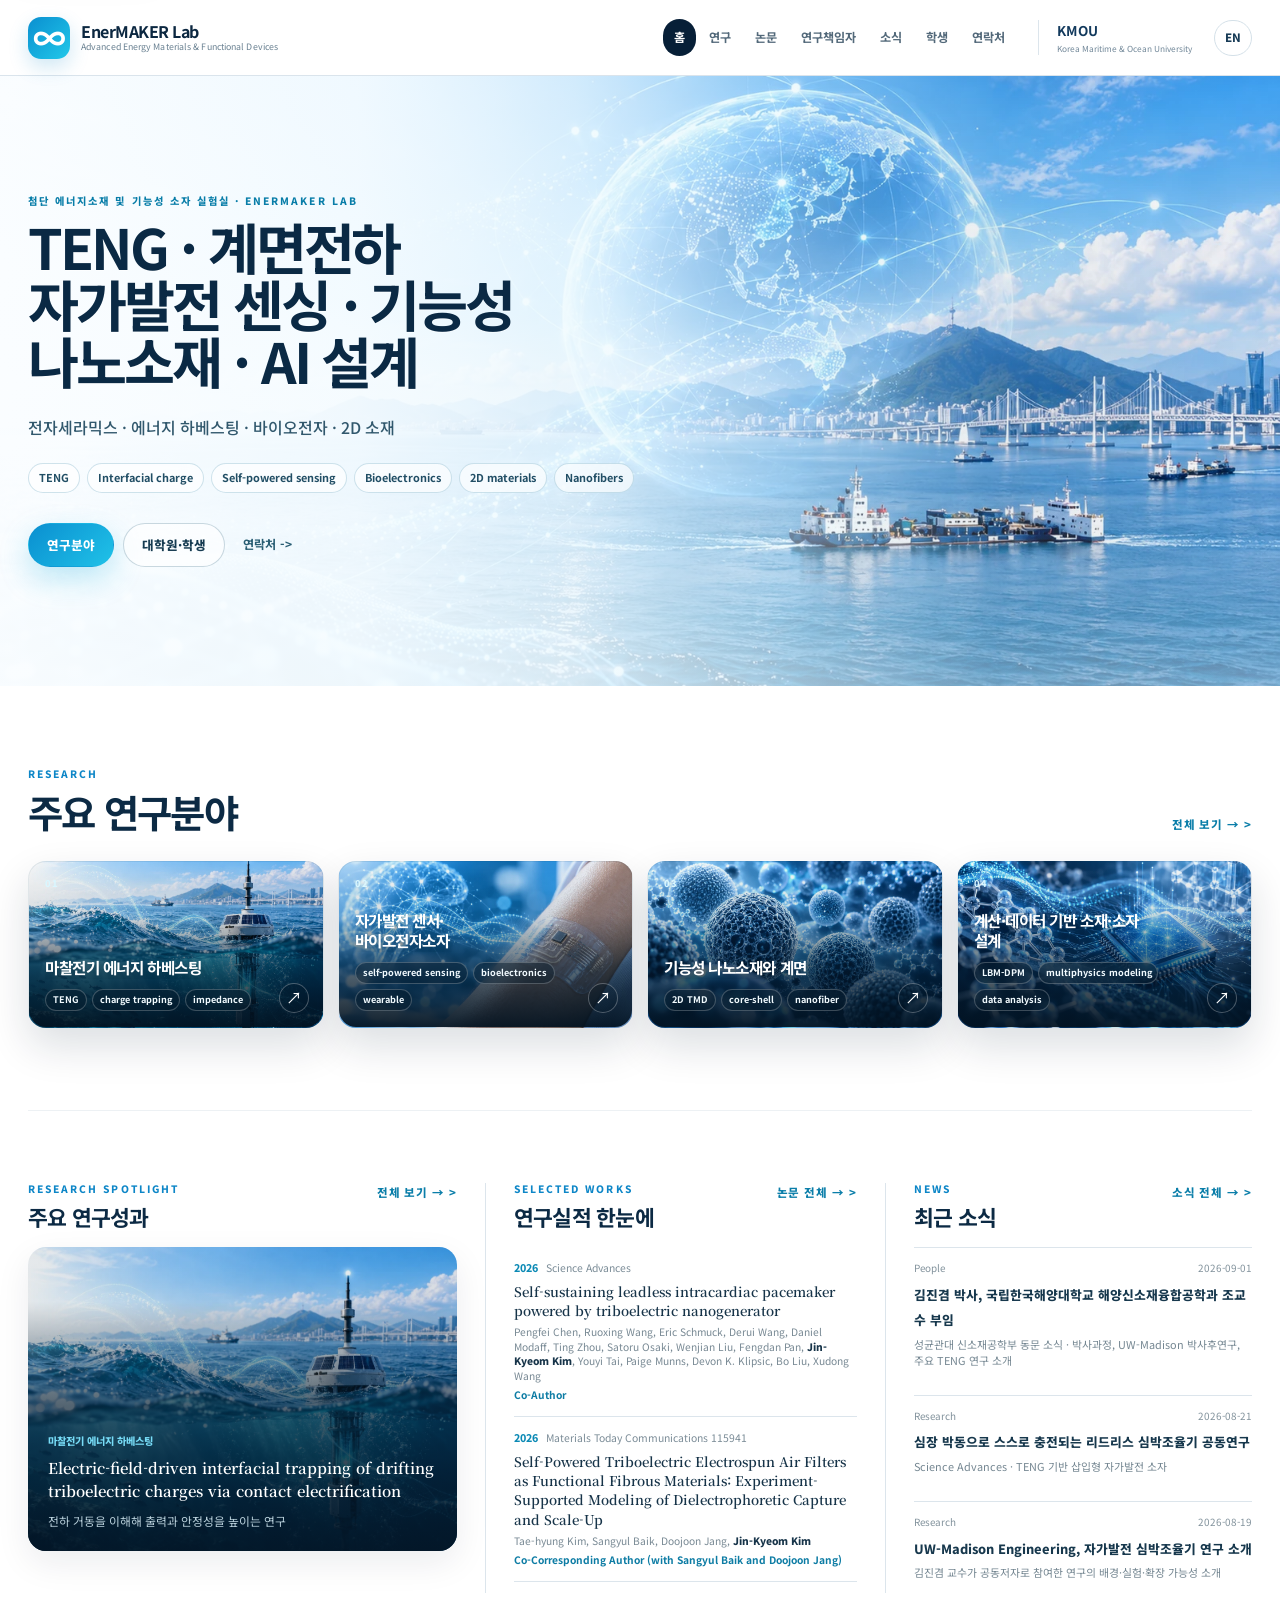
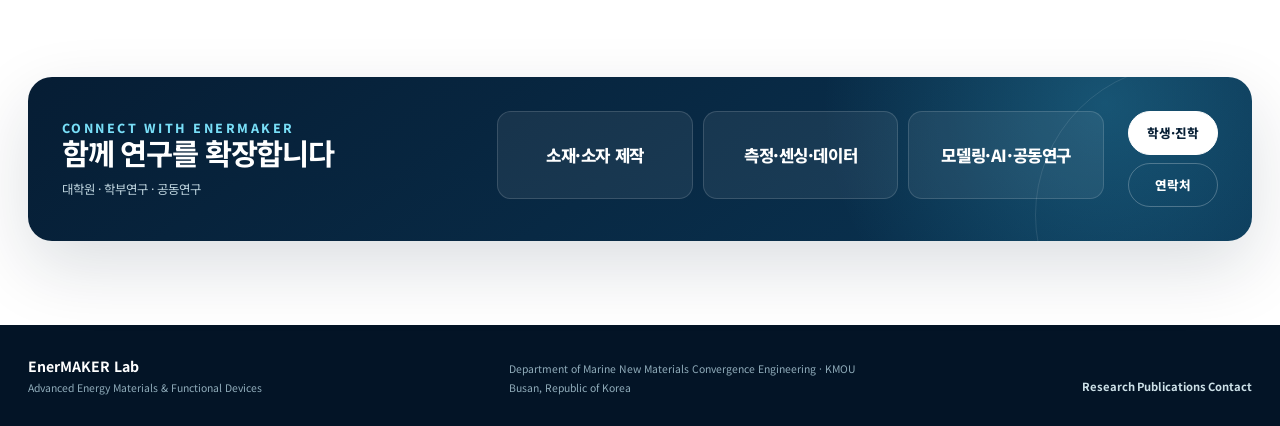
==== commit f531ff21: "Deploy EnerMAKER V6.0.3-20260923-UI-FROZEN-V23" ====
--- a/index.html
+++ b/index.html
@@ -14,7 +14,7 @@
   <link rel="preconnect" href="https://fonts.googleapis.com">
   <link rel="preconnect" href="https://fonts.gstatic.com" crossorigin>
   <link href="https://fonts.googleapis.com/css2?family=Noto+Sans+KR:wght@400;500;600;700&family=Noto+Serif+KR:wght@500;600;700&display=swap" rel="stylesheet">
-  <link rel="stylesheet" href="./styles.css?v=20260923-v24">
+  <link rel="stylesheet" href="./styles.css?v=20260922-4313">
   <link rel="stylesheet" href="./reference-visuals.css?v=20260922-8">
   <link rel="stylesheet" href="./hires-visuals.css?v=20260922-11">
 </head>
@@ -109,11 +109,10 @@
       <div id="ifSummary" class="if-summary"></div>
     </div>
     <section class="publication-graphics-section" aria-labelledby="graphicTitle">
-      <div class="section-heading compact-heading"><div><p class="kicker">Paper visuals</p><h2 id="graphicTitle"></h2></div><div class="graphic-carousel-controls"><span id="graphicCount" class="graphic-count"></span><button id="graphicPrev" class="graphic-nav" type="button" aria-label="Previous graphical abstract">&larr;</button><button id="graphicNext" class="graphic-nav" type="button" aria-label="Next graphical abstract">&rarr;</button></div></div>
+      <div class="section-heading compact-heading"><div><p class="kicker">Paper visuals</p><h2 id="graphicTitle"></h2></div></div>
       <p id="graphicHint" class="publication-graphics-hint"></p>
       <div id="publicationGraphics" class="publication-graphics" tabindex="0" aria-label="Graphical abstracts carousel"></div>
     </section>
-    <p class="role-legend"><strong>FA</strong> First Author <span>&middot;</span> <strong>Co-FA</strong> Co-First Author <span>&middot;</span> <strong>CA</strong> Corresponding Author <span>&middot;</span> <strong>Co-CA</strong> Co-Corresponding Author</p>
     <div class="filter-bar">
       <input id="pubSearch" type="search" autocomplete="off" aria-label="Search publications">
       <select id="yearFilter" aria-label="Publication year"></select>
@@ -189,7 +188,7 @@
 
 <footer class="site-footer"><div class="footer-brand"><strong>EnerMAKER Lab</strong><span>Advanced Energy Materials &amp; Functional Devices</span></div><div class="footer-meta"><span>Department of Marine New Materials Convergence Engineering &middot; KMOU</span><span>Busan, Republic of Korea</span></div><div class="footer-links"><a href="#/research">Research</a><a href="#/publications">Publications</a><a href="#/contact">Contact</a></div></footer>
 <script src="./reference-assets.js?v=20260922-8"></script>
-<script src="./app.js?v=20260923-v24" defer></script>
+<script src="./app.js?v=20260922-4313" defer></script>
 <script src="./hires-assets.js?v=20260922-11" defer></script>
 </body>
 </html>
--- a/styles.css
+++ b/styles.css
@@ -6,9 +6,9 @@
 .credentials-strip{display:grid;grid-template-columns:repeat(6,minmax(0,1fr));margin:24px 0 0;border:1px solid #dde7ed;border-radius:20px;background:#fff;box-shadow:0 16px 38px rgba(8,35,58,.08);overflow:hidden}.credential-item{position:relative;padding:22px 16px 20px 52px;min-width:0}.credential-item+.credential-item{border-left:1px solid var(--line)}.credential-item::before{position:absolute;left:16px;top:22px;display:grid;place-items:center;width:27px;height:27px;border-radius:9px;background:#e9f7fb;color:#0b8fbd;font-size:.58rem;font-weight:800}.credential-item:nth-child(1)::before{content:"PUB"}.credential-item:nth-child(2)::before{content:"R&D"}.credential-item:nth-child(3)::before{content:"JNL"}.credential-item:nth-child(4)::before{content:"NEW"}.credential-item:nth-child(5)::before{content:"YR"}.credential-item:nth-child(6)::before{content:"KM"}.credential-item strong{display:block;font-size:1.22rem;line-height:1.08;letter-spacing:-.04em;color:#0b2c49}.credential-item span{display:block;margin-top:5px;font-size:.62rem;color:#718594;white-space:normal;line-height:1.35}
 .home-section{padding:82px 0}.home-section+.home-section{border-top:1px solid #edf1f4}.approach-section{padding-top:72px}.approach-heading{display:grid;grid-template-columns:1.25fr .75fr;align-items:end}.approach-flow{position:relative;display:grid;grid-template-columns:repeat(5,minmax(0,1fr));gap:14px}.approach-flow::before{content:"";position:absolute;left:7%;right:7%;top:27px;height:1px;background:linear-gradient(90deg,#d8e4eb,#8bd8ec,#d8e4eb)}.approach-step{position:relative;z-index:1;min-height:108px;padding-top:0;text-align:left}.approach-index{display:grid;place-items:center;width:54px;height:54px;margin-bottom:14px;border:1px solid #c6dce6;border-radius:50%;background:linear-gradient(145deg,#f9fdff,#eaf7fb);color:#0d91bd;font-size:.66rem;font-weight:800;box-shadow:0 8px 20px rgba(16,115,151,.08)}.approach-step h3{margin:0;font-size:.86rem;letter-spacing:.01em;color:#16364d}.approach-step p{display:none}
 .research-grid{display:grid;grid-template-columns:repeat(2,minmax(0,1fr));gap:18px}.compact-grid{grid-template-columns:repeat(4,minmax(0,1fr));gap:14px}.research-card{position:relative;min-width:0;border:1px solid var(--line);border-radius:18px;background:#fff;overflow:hidden;box-shadow:0 8px 26px rgba(8,33,52,.045)}.research-visual{min-height:170px;display:flex;align-items:flex-end;padding:20px;background:linear-gradient(145deg,#0b3552,#071f35)}.research-keyword-stack{display:flex;flex-wrap:wrap;gap:6px}.research-keyword{display:inline-flex;align-items:center;min-height:27px;padding:0 9px;border:1px solid rgba(210,239,248,.2);border-radius:999px;background:rgba(255,255,255,.07);color:#ebfaff;font-size:.66rem;font-weight:700}.research-body{padding:22px}.research-body h2{margin:4px 0 9px;font-size:1.25rem;line-height:1.3;letter-spacing:-.03em;word-break:keep-all}.research-summary{margin:0;color:var(--muted);font-size:.8rem}.paper-highlight{margin-top:18px;padding-top:15px;border-top:1px solid var(--line);display:grid;gap:6px}.paper-highlight small{color:#71828d;font-size:.68rem}.paper-link{font-size:.82rem;line-height:1.45;font-weight:700;text-decoration:none;color:#11394f}.home-research-card{position:relative;min-height:276px;border:0;border-radius:18px;color:#fff;overflow:hidden;box-shadow:0 18px 42px rgba(5,29,49,.13);transition:transform .28s ease,box-shadow .28s ease}.home-research-card:hover{transform:translateY(-5px);box-shadow:0 25px 58px rgba(5,29,49,.2)}.home-research-card::before{content:"";position:absolute;inset:0;opacity:.96}.home-research-card.visual-energy::before{background:radial-gradient(circle at 72% 22%,rgba(59,221,255,.24),transparent 25%),repeating-radial-gradient(ellipse at 72% 28%,transparent 0 18px,rgba(128,225,250,.12) 19px 20px),linear-gradient(145deg,#06314f,#07192d 75%)}.home-research-card.visual-bio::before{background:radial-gradient(circle at 70% 28%,rgba(85,219,255,.16),transparent 24%),radial-gradient(circle at 72% 28%,rgba(102,231,255,.38) 0 3px,transparent 4px),radial-gradient(circle at 82% 40%,rgba(102,231,255,.3) 0 3px,transparent 4px),radial-gradient(circle at 60% 46%,rgba(102,231,255,.28) 0 3px,transparent 4px),linear-gradient(145deg,#073c5c,#07192e 78%)}.home-research-card.visual-nano::before{background:radial-gradient(circle at 72% 35%,rgba(168,237,248,.34) 0 5px,transparent 6px),radial-gradient(circle at 82% 22%,rgba(168,237,248,.24) 0 7px,transparent 8px),radial-gradient(circle at 62% 22%,rgba(168,237,248,.2) 0 4px,transparent 5px),repeating-radial-gradient(circle at 76% 32%,transparent 0 13px,rgba(175,235,246,.09) 14px 15px),linear-gradient(145deg,#0b4452,#071f2f 80%)}.home-research-card.visual-model::before{background:linear-gradient(rgba(93,202,244,.08) 1px,transparent 1px),linear-gradient(90deg,rgba(93,202,244,.08) 1px,transparent 1px),radial-gradient(circle at 76% 30%,rgba(76,207,255,.28),transparent 22%),linear-gradient(145deg,#0b2b5d,#07182e 82%);background-size:24px 24px,24px 24px,auto,auto}.home-research-card::after{content:"";position:absolute;inset:0;background:linear-gradient(to top,rgba(3,17,31,.98) 0%,rgba(3,17,31,.67) 45%,transparent 78%)}.home-research-card .research-body{position:relative;z-index:2;min-height:276px;display:flex;flex-direction:column;justify-content:flex-end;padding:22px 48px 22px 20px}.home-research-card .research-body h2{max-width:18ch;margin:0 0 15px;color:#fff;font-size:1.08rem;line-height:1.28;letter-spacing:-.028em}.home-research-card .keyword-row{gap:5px}.home-research-card .keyword{min-height:24px;padding:0 7px;border-color:rgba(255,255,255,.18);background:rgba(255,255,255,.07);color:#e9f9ff;font-size:.59rem}.research-index{position:absolute;z-index:3;left:20px;top:18px;font-size:.62rem;letter-spacing:.16em;font-weight:800;color:#7fdcf6}.research-arrow{position:absolute;z-index:3;right:18px;bottom:18px;width:32px;height:32px;border:1px solid rgba(255,255,255,.24);border-radius:50%;display:grid;place-items:center;text-decoration:none;color:#fff;background:rgba(255,255,255,.07);transition:.2s ease}.research-arrow:hover{background:#fff;color:#0a2e48}
-.editorial-section{display:grid;grid-template-columns:1.12fr .98fr .9fr;gap:0;padding-top:72px;padding-bottom:80px}.editorial-column{min-width:0;padding:0 28px}.editorial-column:first-child{padding-left:0}.editorial-column:last-child{padding-right:0}.editorial-column+.editorial-column{border-left:1px solid var(--line)}.editorial-column .section-heading{align-items:start;margin-bottom:18px}.editorial-column .section-heading h2{font-size:1.35rem;letter-spacing:-.035em}.spotlight-card{overflow:hidden;border-radius:18px;background:linear-gradient(145deg,#071d32,#0b3651);color:#fff;box-shadow:var(--shadow-sm)}.spotlight-card .research-visual{min-height:150px;padding:18px;background:radial-gradient(circle at 74% 24%,rgba(81,220,255,.24),transparent 26%),repeating-radial-gradient(circle at 74% 28%,transparent 0 17px,rgba(122,225,250,.08) 18px 19px),linear-gradient(145deg,#0b3550,#071d30)}.spotlight-body{padding:20px}.spotlight-body .kicker{color:#77dcf7;text-transform:none;letter-spacing:0}.spotlight-paper{display:block;color:#fff;text-decoration:none;font-family:var(--serif);font-size:1.02rem;font-weight:650;line-height:1.5}.spotlight-summary{margin:11px 0 0;color:#c6dbe4;font-size:.8rem;line-height:1.55}.publication-list{display:grid}.publication-list.compact .publication-item:nth-child(n+4){display:none}.publication-list:not(.compact){gap:10px}.publication-item{padding:14px 0;border-bottom:1px solid var(--line)}.publication-list:not(.compact) .publication-item{padding:18px 20px;border:1px solid var(--line);border-radius:15px;background:linear-gradient(180deg,#fff,#fbfdfe);box-shadow:0 5px 18px rgba(8,33,52,.035);transition:border-color .2s ease,box-shadow .2s ease,transform .2s ease}.publication-list:not(.compact) .publication-item:hover{transform:translateY(-1px);border-color:#c8dce7;box-shadow:0 10px 28px rgba(8,33,52,.07)}.pub-meta{display:flex;gap:9px;align-items:center;margin-bottom:7px;min-width:0}.pub-year{font-size:.72rem;font-weight:850;color:#087fa9}.pub-venue{font-size:.72rem;color:#71838f;white-space:nowrap;overflow:hidden;text-overflow:ellipsis}.pub-title{display:block;text-decoration:none;font-family:var(--serif);font-size:1rem;font-weight:650;line-height:1.5;color:#102f45;letter-spacing:-.012em}.publication-list.compact .pub-title{font-size:.9rem}.pub-authors{margin:7px 0 0;color:#677a86;font-size:.78rem;line-height:1.55}.publication-list.compact .pub-authors{font-size:.7rem}.pub-role{display:flex;align-items:center;gap:7px;flex-wrap:wrap;margin:8px 0 0;color:#0b769c;font-size:.72rem;line-height:1.35;font-weight:750}.pub-role-code{display:inline-flex;align-items:center;justify-content:center;min-height:23px;padding:0 8px;border-radius:999px;background:#e7f6fb;border:1px solid #c9eaf4;color:#076b8e;font-size:.65rem;font-weight:900;letter-spacing:.015em}.pub-role-label{font-weight:800}.pub-self-author{font-weight:900;color:#0b2c43;text-decoration:underline;text-decoration-color:#b7dfe9;text-decoration-thickness:2px;text-underline-offset:2px}.news-grid{display:grid;grid-template-columns:repeat(3,minmax(0,1fr));gap:14px}.news-grid.compact{grid-template-columns:1fr}.news-card{padding:12px 0;border-top:1px solid var(--line)}.news-meta{display:flex;justify-content:space-between;gap:10px;margin-bottom:5px;font-size:.62rem;color:#82929c}.news-title{font-weight:800;line-height:1.48;text-decoration:none;color:#17384d;font-size:.88rem}.news-body p{margin:6px 0 0;color:#6f828e;font-size:.75rem;line-height:1.52}
-.home-contact{position:relative;overflow:hidden;margin:4px 0 84px;padding:34px;display:grid;grid-template-columns:1.05fr 1.55fr auto;gap:24px;align-items:start;border-radius:24px;background:radial-gradient(circle at 88% 16%,rgba(74,215,255,.22),transparent 26%),linear-gradient(145deg,#061d34,#0a3554);color:#fff;box-shadow:var(--shadow-md)}.home-contact::after{content:"";position:absolute;right:-85px;bottom:-125px;width:300px;height:300px;border:1px solid rgba(255,255,255,.1);border-radius:50%}.home-contact-copy,.home-pathways,.home-contact-actions{position:relative;z-index:1}.home-contact .kicker{color:#78def7}.home-contact-copy h2{margin:0;font-size:clamp(1.6rem,2.3vw,2.25rem);line-height:1.15;letter-spacing:-.04em}.home-contact-copy p{margin:10px 0 0;color:#bfd5df;font-size:.78rem}.home-pathways{display:grid;grid-template-columns:repeat(3,minmax(0,1fr));gap:10px}.home-pathway{display:flex;align-items:center;justify-content:center;min-width:0;min-height:88px;padding:18px 16px;border:1px solid rgba(255,255,255,.14);border-radius:14px;background:rgba(255,255,255,.065);text-align:center}.home-pathway h3{margin:0;font-size:clamp(1.05rem,1.25vw,1.32rem);line-height:1.25;font-weight:800;letter-spacing:-.025em;color:#fff;word-break:keep-all}.home-pathway p{display:none}.publication-graphics-section{margin:42px 0 46px;padding:24px 0 4px;border-top:1px solid var(--line);border-bottom:1px solid var(--line)}.compact-heading{margin-bottom:12px}.graphic-carousel-controls{display:flex;align-items:center;gap:8px}.graphic-count{min-width:52px;text-align:right;color:#71838f;font-size:.72rem;font-weight:800}.graphic-nav{width:38px;height:38px;border:1px solid #cad9e2;border-radius:50%;background:#fff;color:#0b3651;font-size:1.15rem;font-weight:800;cursor:pointer;box-shadow:0 4px 12px rgba(8,33,52,.05);transition:.2s ease}.graphic-nav:hover{border-color:#7bc7df;background:#f0fbfe;transform:translateY(-1px)}.publication-graphics-hint{margin:-2px 0 14px;color:#70828e;font-size:.76rem}.publication-graphics{display:flex;gap:18px;overflow-x:auto;overscroll-behavior-inline:contain;scroll-snap-type:x mandatory;scroll-padding-inline:2px;padding:3px 2px 18px;-webkit-overflow-scrolling:touch;scrollbar-width:thin}.publication-graphic-card{flex:0 0 min(600px,76vw);overflow:hidden;border:1px solid var(--line);border-radius:20px;background:#fff;box-shadow:0 12px 36px rgba(7,31,53,.08);scroll-snap-align:start}.publication-graphic-link{display:block;aspect-ratio:16/9;padding:16px;background:linear-gradient(180deg,#fff,#f8fafc)}.publication-graphic-img{width:100%;height:100%;object-fit:contain}.publication-graphic-body{padding:15px 18px 18px}.publication-graphic-body small{display:block;margin-bottom:7px;color:#0c8ab5;font-size:.72rem;font-weight:850}.publication-graphic-title{display:block;text-decoration:none;font-family:var(--serif);font-size:.96rem;font-weight:650;line-height:1.48;color:#173449}.patent-section{margin-top:54px;padding-top:32px;border-top:1px solid var(--line)}@media(max-width:720px){.graphic-count{display:none}.graphic-nav{width:36px;height:36px}.publication-graphic-card{flex-basis:88vw}.publication-graphic-link{aspect-ratio:4/3;padding:10px}}.home-contact-actions{display:grid;gap:8px}.home-contact .button.primary{background:#fff;border-color:#fff;color:#071f35;box-shadow:none}.home-contact .button.secondary{background:transparent;border-color:rgba(255,255,255,.25);color:#fff}
-.page-view{padding-top:68px;padding-bottom:92px}.page-head{max-width:850px;margin:0 0 42px}.page-head h1{margin:0;font-size:clamp(2.5rem,5vw,4.6rem);line-height:1.02;letter-spacing:-.058em;word-break:keep-all;text-wrap:balance}.page-head p:last-child{max-width:730px;margin:16px 0 0;color:var(--muted)}.page-view>section{margin-top:48px}.publication-dashboard{display:grid;grid-template-columns:1fr .85fr 1.25fr;gap:18px;margin-bottom:30px}.metric-strip{display:grid;grid-template-columns:repeat(2,1fr);gap:8px}.metric-card{padding:18px;border:1px solid var(--line);border-radius:14px;background:#fff}.metric-card strong{display:block;font-size:1.75rem;line-height:1;letter-spacing:-.05em;color:#0a2b45}.metric-card span{display:block;margin-top:6px;font-size:.66rem;color:#73848f}.year-summary,.if-summary{padding:18px;border:1px solid var(--line);border-radius:14px;background:#fff}.year-summary{display:grid;gap:8px}.year-row{display:grid;grid-template-columns:46px 54px 1fr;align-items:center;gap:8px;font-size:.7rem}.year-row span{color:#6e808a}.year-row i{display:block;height:5px;border-radius:999px;background:#0aa8d5;width:min(100%,calc(var(--count) * 15%))}.if-head h2{margin:0;font-size:.94rem}.if-head p{margin:4px 0 10px;font-size:.66rem;color:#7d8d97}.if-row{display:grid;grid-template-columns:1fr auto auto;gap:8px;padding:7px 0;border-top:1px solid var(--line);font-size:.68rem}.if-row span{font-weight:800}.if-row a{color:#0c83ad}.role-legend{display:flex;align-items:center;gap:7px;flex-wrap:wrap;margin:4px 0 12px;color:#70828e;font-size:.72rem}.role-legend strong{display:inline-flex;align-items:center;min-height:22px;padding:0 7px;border-radius:999px;background:#e7f6fb;border:1px solid #c9eaf4;color:#076b8e;font-size:.63rem}.role-legend span{color:#b1c0c8}.filter-bar{display:grid;grid-template-columns:1fr 170px auto;gap:9px;padding:12px;border:1px solid var(--line);border-radius:14px;background:#fff;margin-bottom:10px}.filter-bar input,.filter-bar select,.admin-card input,.admin-card select,.admin-card textarea,.admin-login input{width:100%;border:1px solid #cad7df;border-radius:9px;background:#fff;padding:.65rem .72rem}.check-label{display:flex;align-items:center;gap:7px;font-size:.74rem}.check-label input{width:auto}
+.editorial-section{display:grid;grid-template-columns:1.12fr .98fr .9fr;gap:0;padding-top:72px;padding-bottom:80px}.editorial-column{min-width:0;padding:0 28px}.editorial-column:first-child{padding-left:0}.editorial-column:last-child{padding-right:0}.editorial-column+.editorial-column{border-left:1px solid var(--line)}.editorial-column .section-heading{align-items:start;margin-bottom:18px}.editorial-column .section-heading h2{font-size:1.35rem;letter-spacing:-.035em}.spotlight-card{overflow:hidden;border-radius:18px;background:linear-gradient(145deg,#071d32,#0b3651);color:#fff;box-shadow:var(--shadow-sm)}.spotlight-card .research-visual{min-height:150px;padding:18px;background:radial-gradient(circle at 74% 24%,rgba(81,220,255,.24),transparent 26%),repeating-radial-gradient(circle at 74% 28%,transparent 0 17px,rgba(122,225,250,.08) 18px 19px),linear-gradient(145deg,#0b3550,#071d30)}.spotlight-body{padding:20px}.spotlight-body .kicker{color:#77dcf7;text-transform:none;letter-spacing:0}.spotlight-paper{display:block;color:#fff;text-decoration:none;font-family:var(--serif);font-size:.94rem;font-weight:600;line-height:1.48}.spotlight-summary{margin:10px 0 0;color:#bad1dc;font-size:.74rem}.publication-list{display:grid}.publication-list.compact .publication-item:nth-child(n+4){display:none}.publication-item{padding:13px 0;border-bottom:1px solid var(--line)}.pub-meta{display:flex;gap:8px;align-items:center;margin-bottom:5px}.pub-year{font-size:.66rem;font-weight:800;color:#0c8ab5}.pub-venue{font-size:.65rem;color:#7b8c97;white-space:nowrap;overflow:hidden;text-overflow:ellipsis}.pub-title{display:block;text-decoration:none;font-family:var(--serif);font-size:.83rem;font-weight:600;line-height:1.45;color:#173449}.pub-authors,.pub-role{margin:5px 0 0;color:#778893;font-size:.64rem;line-height:1.42}.pub-role{color:#0d7ca4;font-weight:700}.pub-self-author{font-weight:850;color:#173449}.news-grid{display:grid;grid-template-columns:repeat(3,minmax(0,1fr));gap:14px}.news-grid.compact{grid-template-columns:1fr}.news-card{padding:12px 0;border-top:1px solid var(--line)}.news-meta{display:flex;justify-content:space-between;gap:10px;margin-bottom:5px;font-size:.62rem;color:#82929c}.news-title{font-weight:800;line-height:1.43;text-decoration:none;color:#17384d;font-size:.8rem}.news-body p{margin:5px 0 0;color:#758792;font-size:.68rem;line-height:1.45}
+.home-contact{position:relative;overflow:hidden;margin:4px 0 84px;padding:34px;display:grid;grid-template-columns:1.05fr 1.55fr auto;gap:24px;align-items:start;border-radius:24px;background:radial-gradient(circle at 88% 16%,rgba(74,215,255,.22),transparent 26%),linear-gradient(145deg,#061d34,#0a3554);color:#fff;box-shadow:var(--shadow-md)}.home-contact::after{content:"";position:absolute;right:-85px;bottom:-125px;width:300px;height:300px;border:1px solid rgba(255,255,255,.1);border-radius:50%}.home-contact-copy,.home-pathways,.home-contact-actions{position:relative;z-index:1}.home-contact .kicker{color:#78def7}.home-contact-copy h2{margin:0;font-size:clamp(1.6rem,2.3vw,2.25rem);line-height:1.15;letter-spacing:-.04em}.home-contact-copy p{margin:10px 0 0;color:#bfd5df;font-size:.78rem}.home-pathways{display:grid;grid-template-columns:repeat(3,minmax(0,1fr));gap:10px}.home-pathway{display:flex;align-items:center;justify-content:center;min-width:0;min-height:88px;padding:18px 16px;border:1px solid rgba(255,255,255,.14);border-radius:14px;background:rgba(255,255,255,.065);text-align:center}.home-pathway h3{margin:0;font-size:clamp(1.05rem,1.25vw,1.32rem);line-height:1.25;font-weight:800;letter-spacing:-.025em;color:#fff;word-break:keep-all}.home-pathway p{display:none}.publication-graphics-section{margin:34px 0 38px}.compact-heading{margin-bottom:14px}.publication-graphics-hint{margin:-6px 0 12px;color:#7c8f99;font-size:.7rem}.publication-graphics{display:flex;gap:18px;overflow-x:auto;overscroll-behavior-inline:contain;scroll-snap-type:x mandatory;scroll-padding-inline:2px;padding:2px 2px 14px;-webkit-overflow-scrolling:touch;scrollbar-width:thin}.publication-graphic-card{flex:0 0 min(520px,72vw);overflow:hidden;border:1px solid var(--line);border-radius:18px;background:#fff;box-shadow:var(--shadow-sm);scroll-snap-align:start}.publication-graphic-link{display:block;aspect-ratio:16/9;padding:12px;background:#fff}.publication-graphic-img{width:100%;height:100%;object-fit:contain}.publication-graphic-body{padding:14px 16px 16px}.publication-graphic-body small{display:block;margin-bottom:6px;color:#0c8ab5;font-size:.68rem;font-weight:800}.publication-graphic-title{display:block;text-decoration:none;font-family:var(--serif);font-size:.88rem;font-weight:650;line-height:1.42;color:#173449}.patent-section{margin-top:54px;padding-top:32px;border-top:1px solid var(--line)}@media(max-width:720px){.publication-graphic-card{flex-basis:86vw}.publication-graphic-link{aspect-ratio:4/3}}.home-contact-actions{display:grid;gap:8px}.home-contact .button.primary{background:#fff;border-color:#fff;color:#071f35;box-shadow:none}.home-contact .button.secondary{background:transparent;border-color:rgba(255,255,255,.25);color:#fff}
+.page-view{padding-top:68px;padding-bottom:92px}.page-head{max-width:850px;margin:0 0 42px}.page-head h1{margin:0;font-size:clamp(2.5rem,5vw,4.6rem);line-height:1.02;letter-spacing:-.058em;word-break:keep-all;text-wrap:balance}.page-head p:last-child{max-width:730px;margin:16px 0 0;color:var(--muted)}.page-view>section{margin-top:48px}.publication-dashboard{display:grid;grid-template-columns:1fr .85fr 1.25fr;gap:18px;margin-bottom:30px}.metric-strip{display:grid;grid-template-columns:repeat(2,1fr);gap:8px}.metric-card{padding:18px;border:1px solid var(--line);border-radius:14px;background:#fff}.metric-card strong{display:block;font-size:1.75rem;line-height:1;letter-spacing:-.05em;color:#0a2b45}.metric-card span{display:block;margin-top:6px;font-size:.66rem;color:#73848f}.year-summary,.if-summary{padding:18px;border:1px solid var(--line);border-radius:14px;background:#fff}.year-summary{display:grid;gap:8px}.year-row{display:grid;grid-template-columns:46px 54px 1fr;align-items:center;gap:8px;font-size:.7rem}.year-row span{color:#6e808a}.year-row i{display:block;height:5px;border-radius:999px;background:#0aa8d5;width:min(100%,calc(var(--count) * 15%))}.if-head h2{margin:0;font-size:.94rem}.if-head p{margin:4px 0 10px;font-size:.66rem;color:#7d8d97}.if-row{display:grid;grid-template-columns:1fr auto auto;gap:8px;padding:7px 0;border-top:1px solid var(--line);font-size:.68rem}.if-row span{font-weight:800}.if-row a{color:#0c83ad}.filter-bar{display:grid;grid-template-columns:1fr 170px auto;gap:9px;padding:12px;border:1px solid var(--line);border-radius:14px;background:#fff;margin-bottom:10px}.filter-bar input,.filter-bar select,.admin-card input,.admin-card select,.admin-card textarea,.admin-login input{width:100%;border:1px solid #cad7df;border-radius:9px;background:#fff;padding:.65rem .72rem}.check-label{display:flex;align-items:center;gap:7px;font-size:.74rem}.check-label input{width:auto}
 .pi-layout{display:grid;grid-template-columns:300px 1fr;gap:48px}.pi-card{position:sticky;top:98px;align-self:start;padding:16px;border:1px solid var(--line);border-radius:18px;background:#fff}.pi-card img{width:100%;aspect-ratio:4/5;object-fit:cover;border-radius:12px;background:#edf2f5}.pi-card h2{margin:16px 0 3px;font-size:1.2rem;letter-spacing:-.03em}.pi-card p{margin:0;color:var(--muted);font-size:.75rem}.profile-links{display:grid;margin-top:13px;border-top:1px solid var(--line)}.profile-links a{padding:8px 0;border-bottom:1px solid var(--line);font-size:.72rem;text-decoration:none;color:#0b79a4}.pi-main section{margin-top:38px}.pi-main h2{font-size:1.45rem;letter-spacing:-.035em}.keyword-board{display:grid;grid-template-columns:1fr 1fr;gap:10px}.keyword-card{padding:16px;border:1px solid var(--line);border-radius:12px;background:#fff}.keyword-card strong,.keyword-card span{display:block}.keyword-card span{margin-top:5px;color:var(--muted);font-size:.72rem}.two-col{display:grid;grid-template-columns:1fr 1fr;gap:26px}.timeline{list-style:none;padding:0;margin:0}.timeline li{display:grid;grid-template-columns:74px 1fr;gap:10px;padding:9px 0;border-top:1px solid var(--line);font-size:.76rem}.timeline span{color:#657681}.student-status{display:flex;justify-content:space-between;gap:18px;padding:16px 18px;margin-bottom:34px;border:1px solid var(--line);border-radius:14px;background:#fff}.student-status span{color:var(--muted)}.track-grid{display:grid;grid-template-columns:repeat(4,1fr);gap:12px}.track-card{min-height:160px;padding:18px;border:1px solid var(--line);border-radius:16px;background:#fff}.track-card h2{margin:0 0 10px;font-size:.94rem}.student-start{margin-top:42px;padding:26px;border-radius:18px;background:#071f36;color:#fff;display:grid;grid-template-columns:1fr 1.2fr auto;gap:22px;align-items:start}.student-start .kicker{color:#75d7f8}.student-start h2{margin:0;font-size:1.55rem}.student-start ol{margin:0;padding-left:1.3rem;color:#c5d9e2}.student-start li{margin:.32rem 0}.student-start .button.primary{background:#fff;border-color:#fff;color:#071f32}
 .category-tabs{display:flex;gap:7px;flex-wrap:wrap;margin-bottom:22px}.category-tabs button{border:1px solid var(--line);border-radius:999px;background:#fff;padding:.44rem .76rem;cursor:pointer}.category-tabs button.active{background:#071f32;border-color:#071f32;color:#fff}.inquiry-card{max-width:760px;padding:26px;border:1px solid var(--line);border-radius:18px;background:#fff}.inquiry-card p{color:var(--muted)}.contact-layout{display:grid;grid-template-columns:1.25fr .9fr;gap:22px}.map-card{overflow:hidden;border:1px solid var(--line);border-radius:18px;background:#fff}.map-card iframe{width:100%;height:410px;border:0}.map-caption{display:grid;gap:4px;padding:14px}.map-caption span{font-size:.74rem;color:var(--muted)}.map-caption a{font-size:.74rem;color:#0b7ba6;text-decoration:none}.contact-list{border:1px solid var(--line);border-radius:18px;background:#fff;overflow:hidden}.contact-row{display:grid;grid-template-columns:105px 1fr;gap:12px;padding:14px 16px;border-bottom:1px solid var(--line);font-size:.78rem}.contact-row:last-child{border-bottom:0}.contact-row span{color:var(--muted)}.contact-action{display:block;padding:11px 0;border-bottom:1px solid var(--line);text-decoration:none;color:#0b79a4;font-weight:700;font-size:.76rem}
 .admin-view{max-width:1100px}.admin-login{max-width:680px;padding:20px;border:1px solid var(--line);border-radius:16px;background:#fff;display:grid;gap:11px}.admin-login label,.admin-card label{display:grid;gap:5px;font-size:.72rem;font-weight:700}.admin-note{font-size:.66rem;color:var(--muted)}.admin-status{padding:11px 13px;margin-bottom:14px;border:1px solid #bcd9c8;border-radius:10px;background:#f2fbf5;font-size:.76rem}.admin-status.error{border-color:#e0bcbc;background:#fff4f4}.admin-grid{display:grid;grid-template-columns:1fr 1fr;gap:14px}.admin-card{display:grid;gap:11px;padding:18px;border:1px solid var(--line);border-radius:16px;background:#fff}.admin-card.wide{grid-column:1/-1}.admin-card h2{margin:0;font-size:1.1rem}.admin-card p{margin:0;color:var(--muted);font-size:.74rem}.form-grid{display:grid;grid-template-columns:1fr 1fr;gap:9px}.span2{grid-column:1/-1}.admin-card textarea{font-family:ui-monospace,SFMono-Regular,Consolas,monospace;font-size:.72rem;line-height:1.5}
